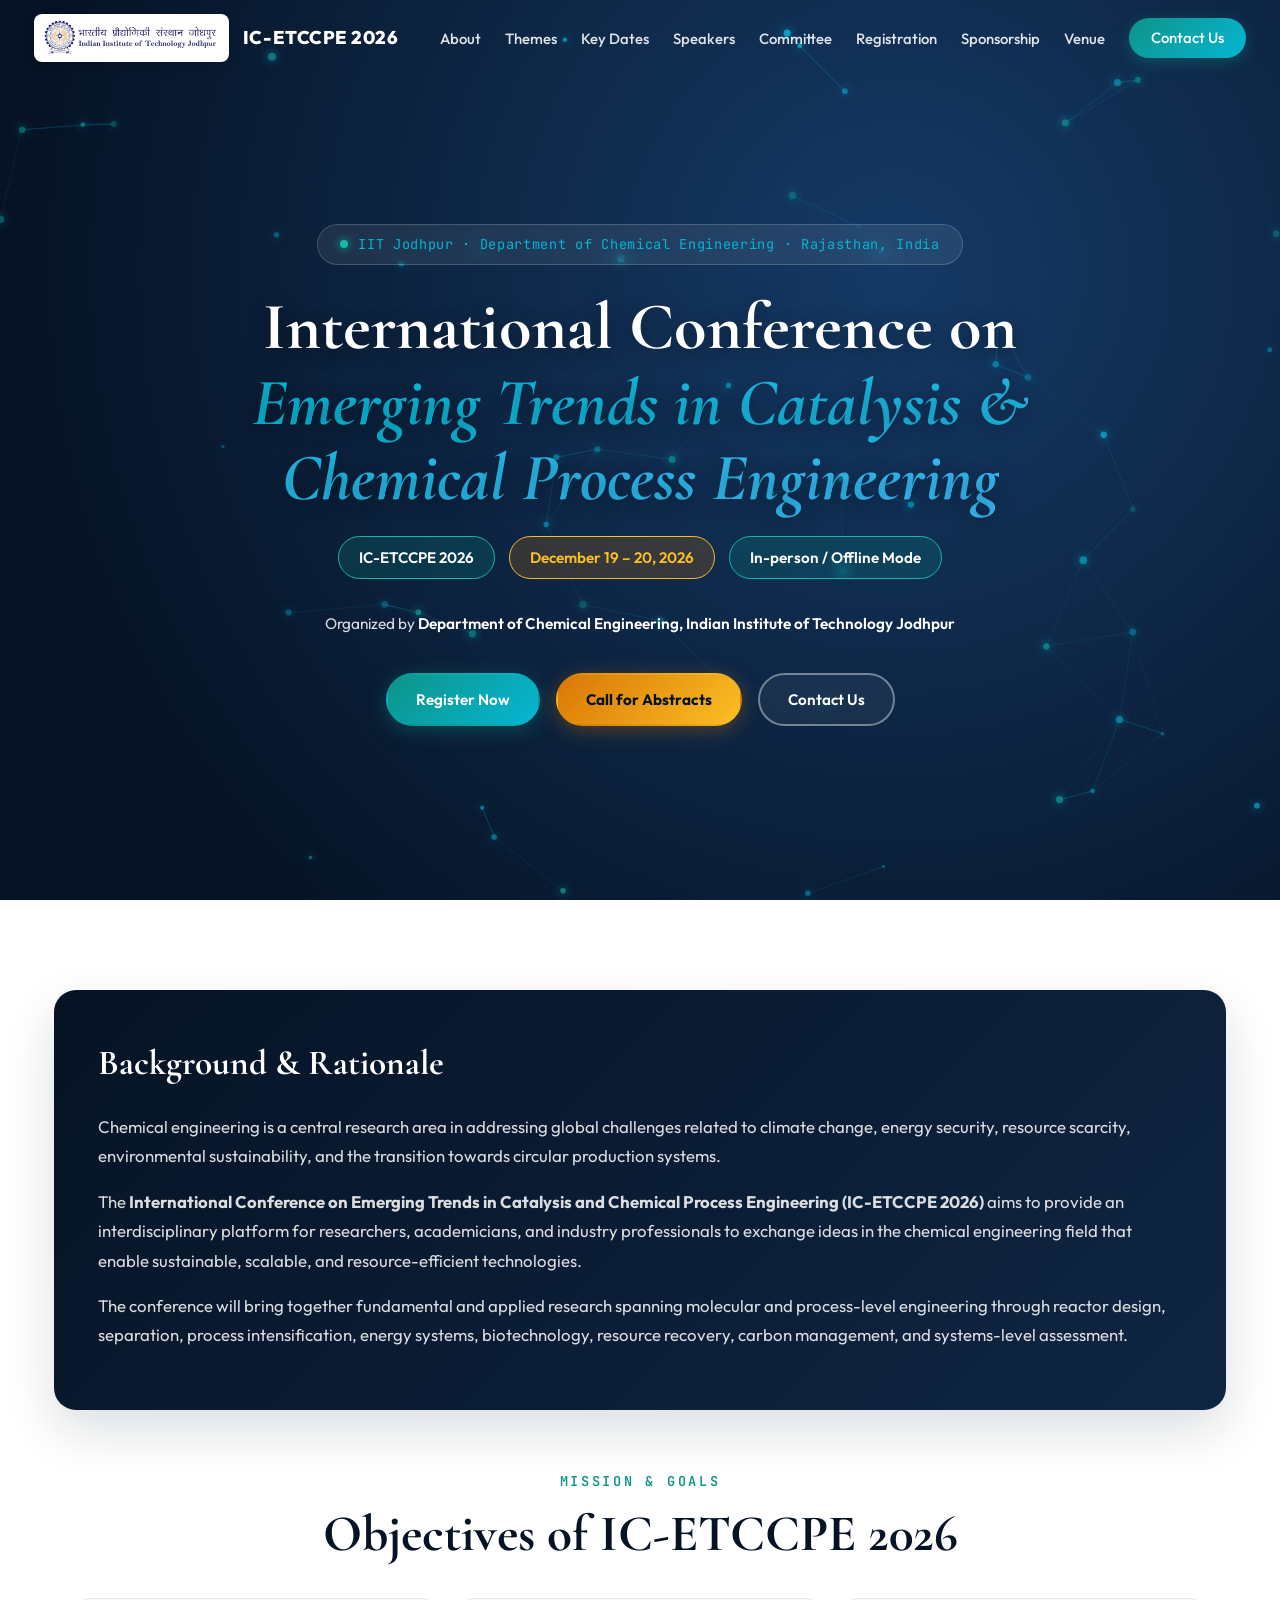
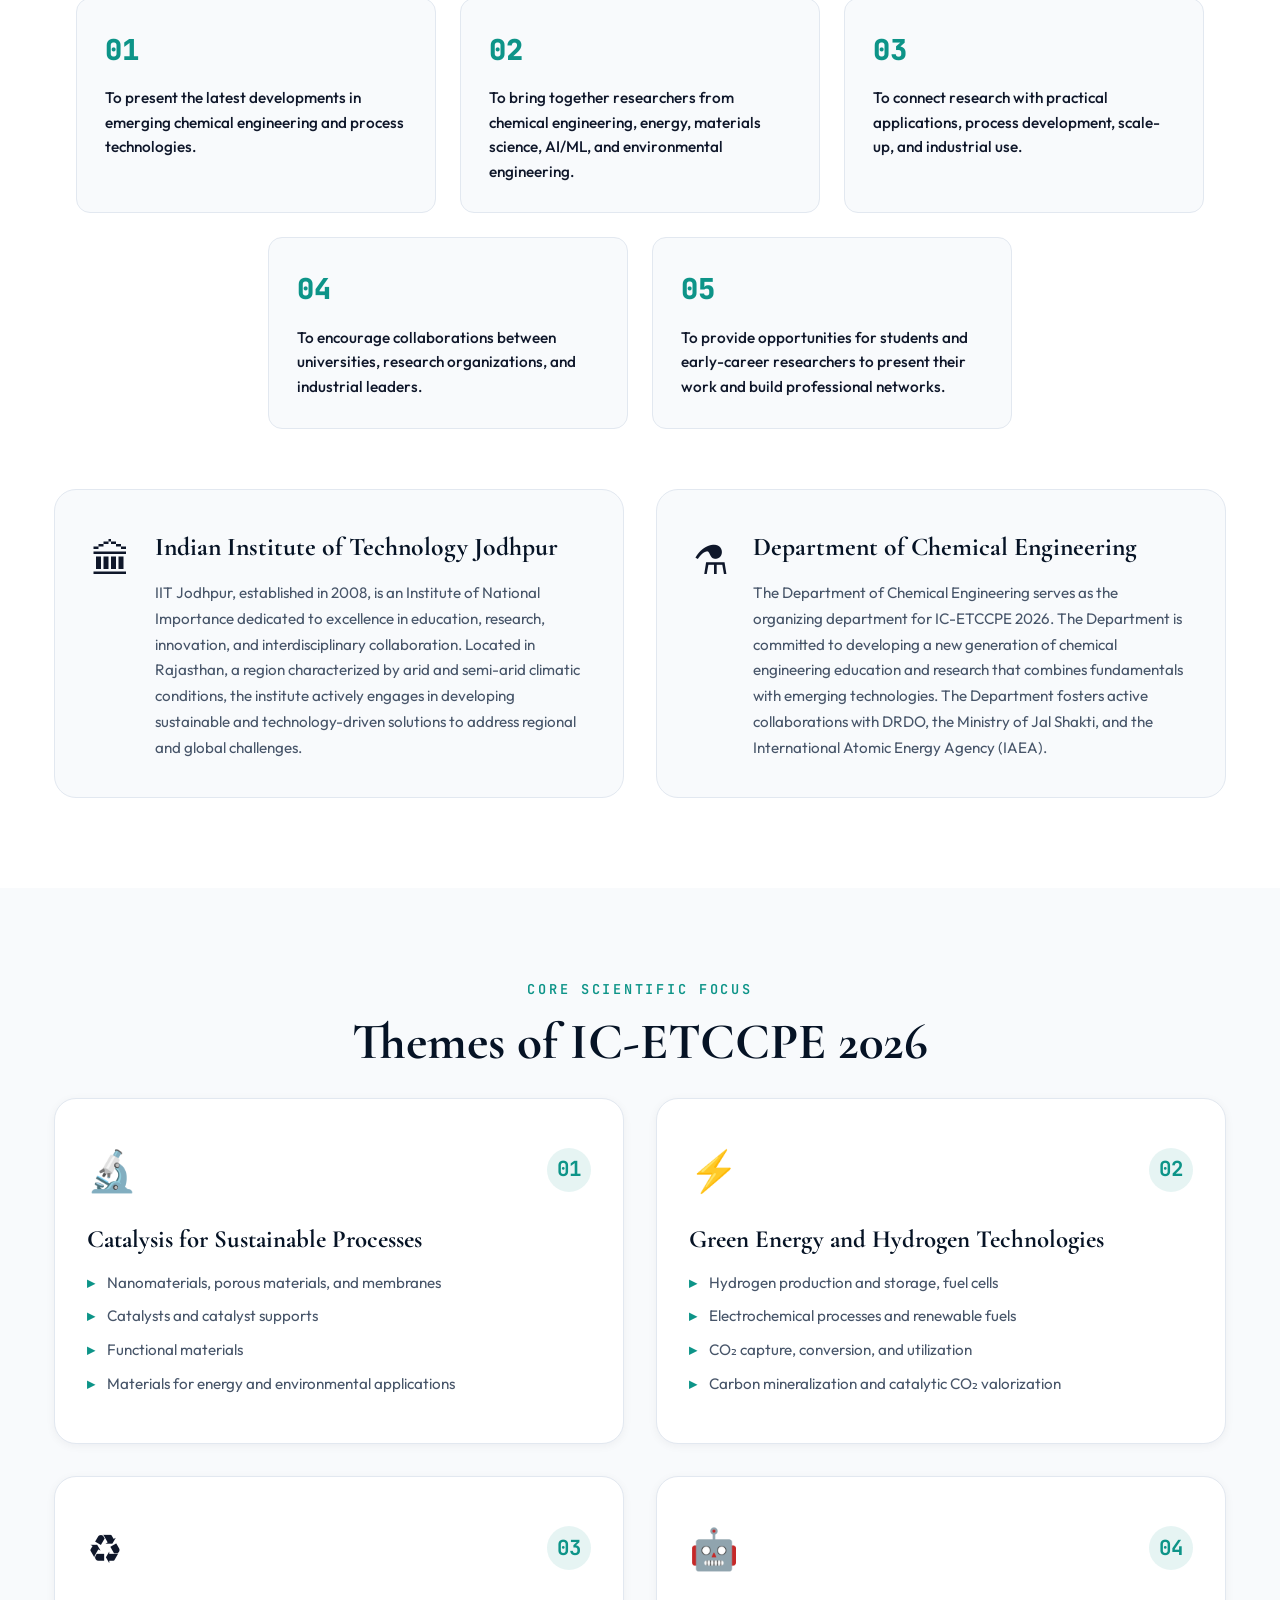
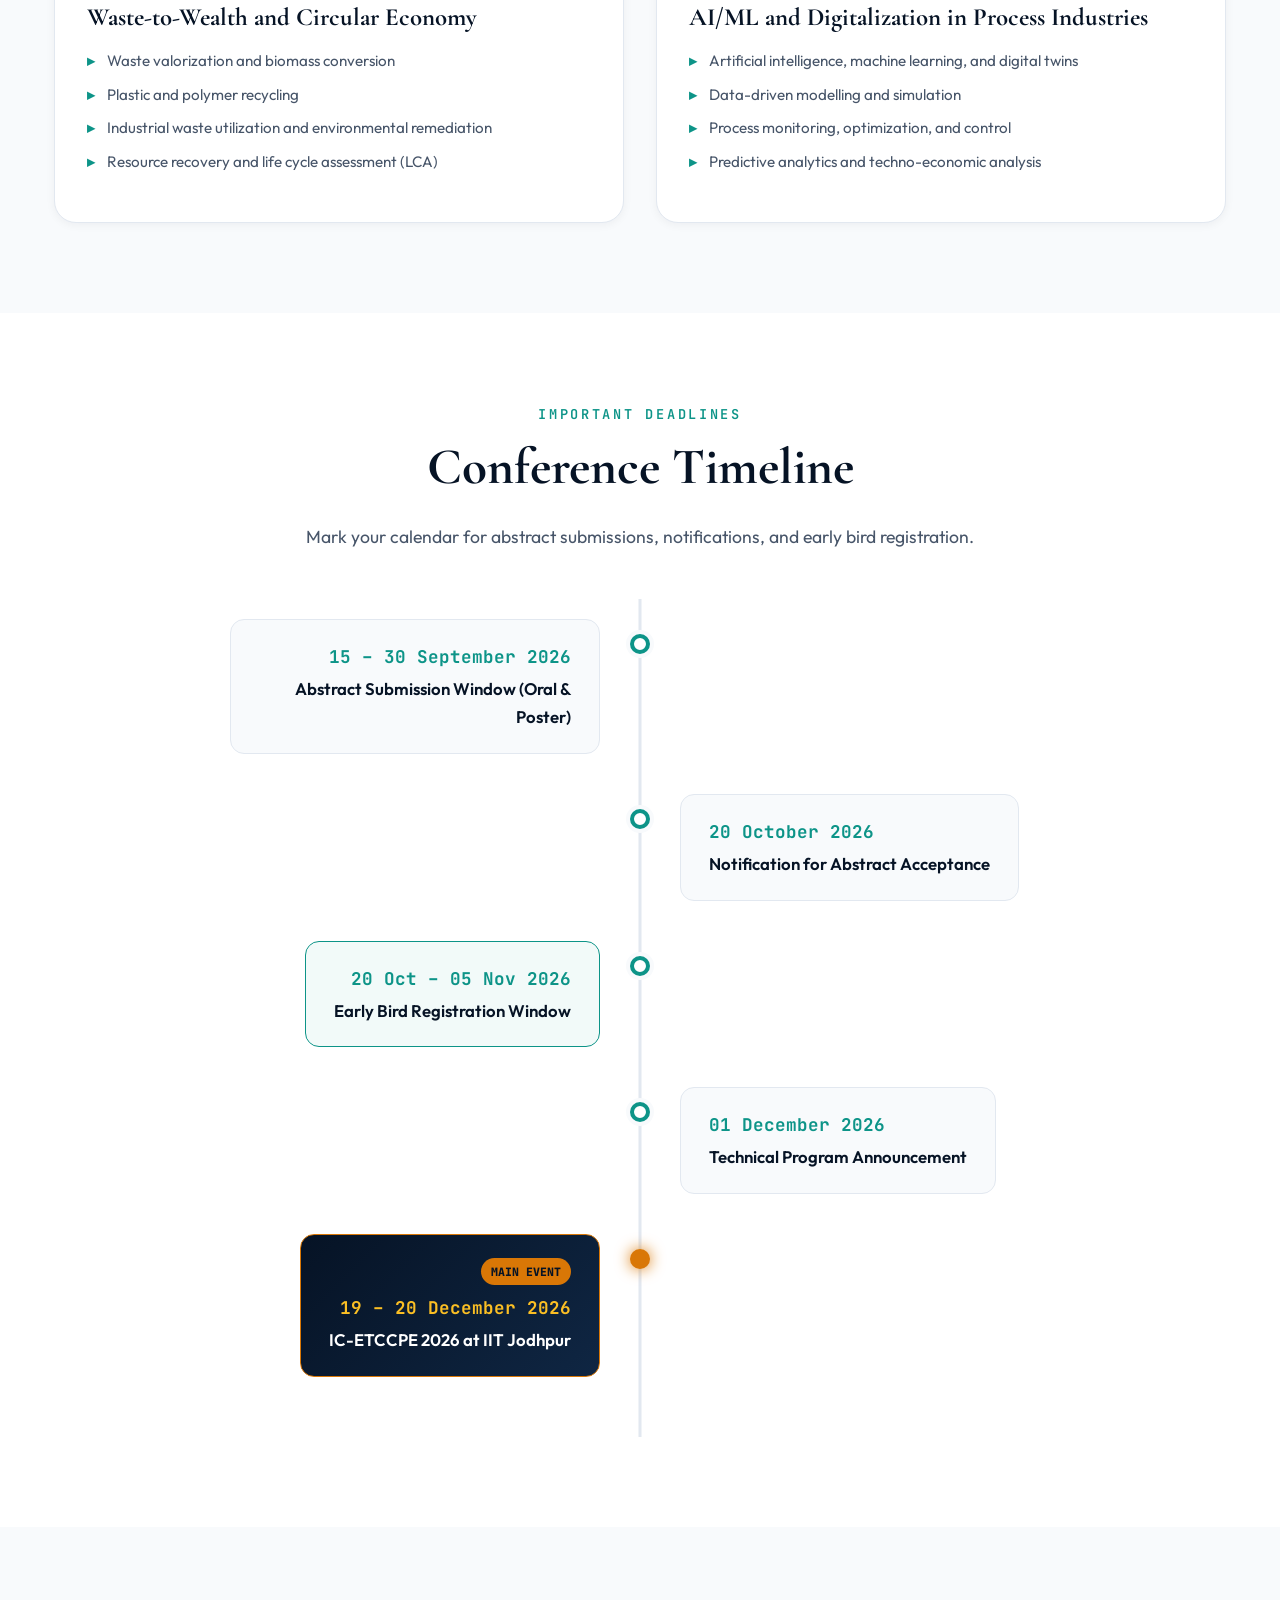
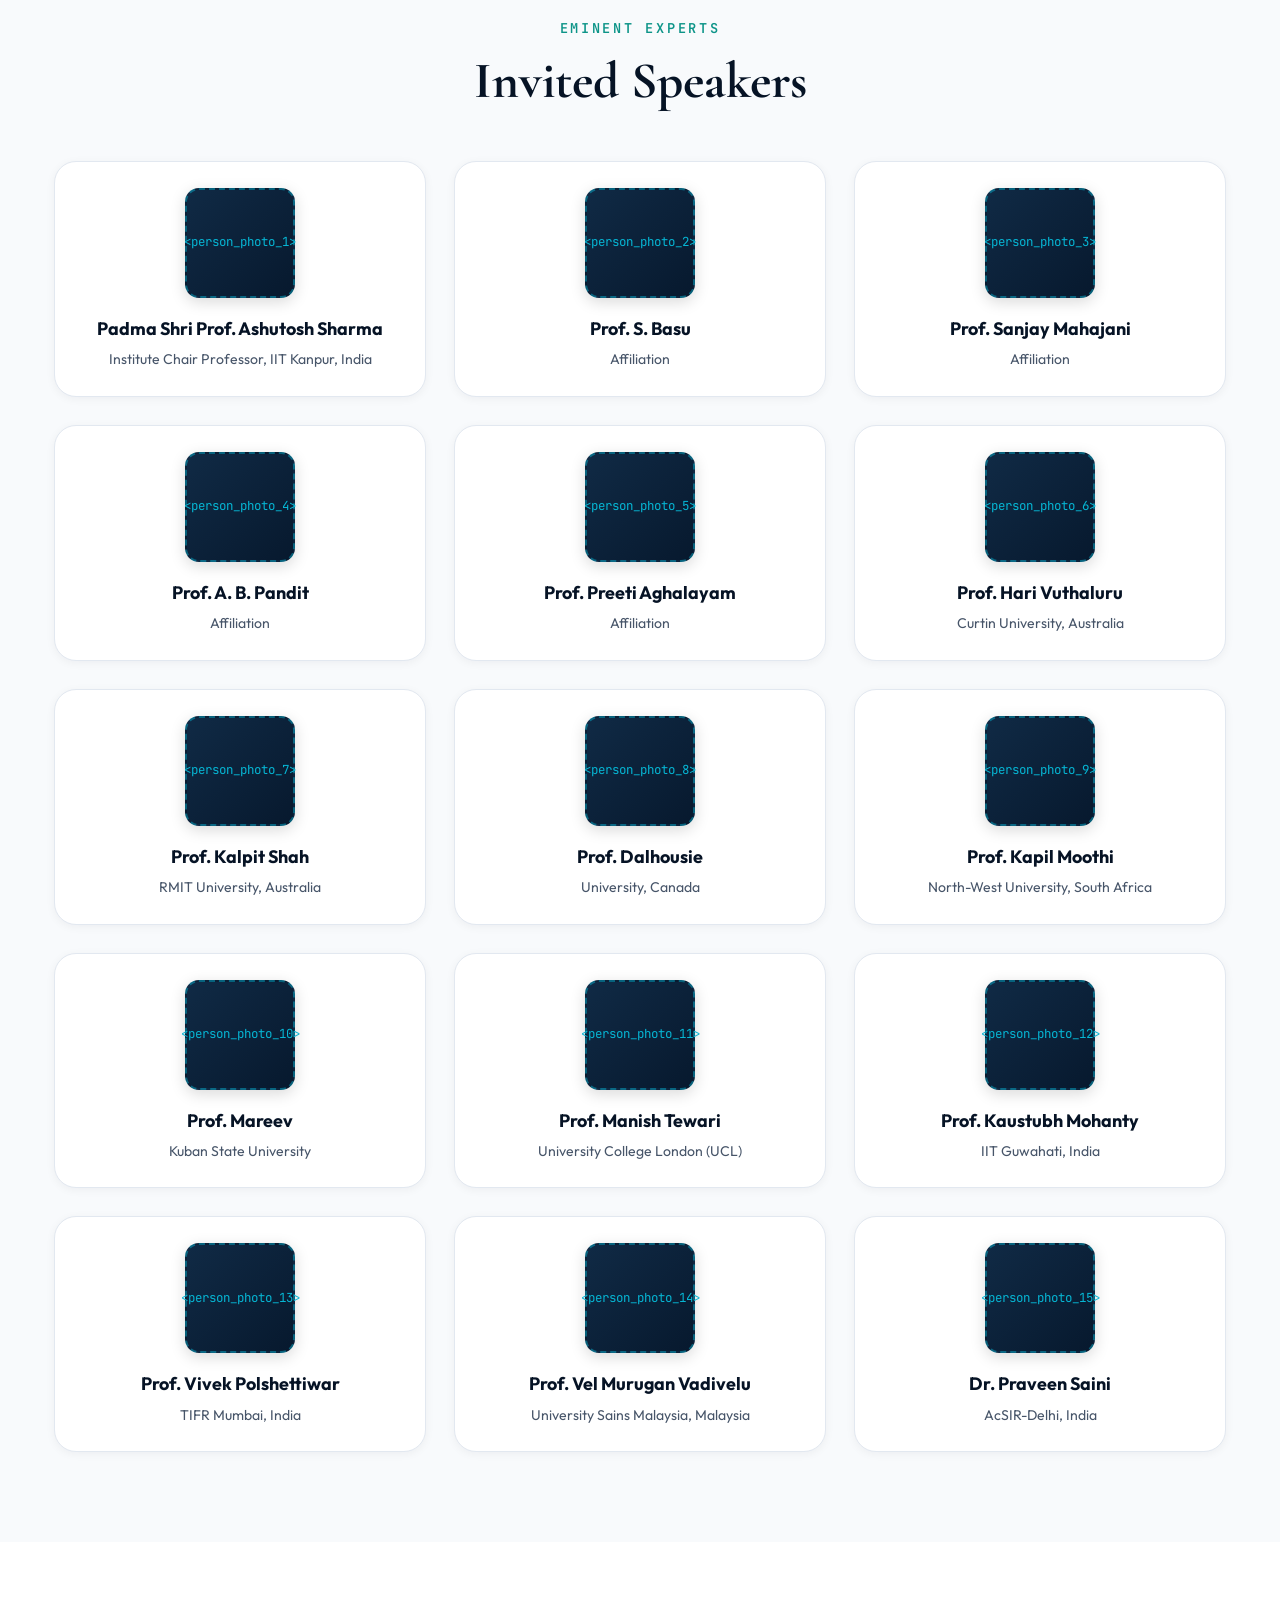
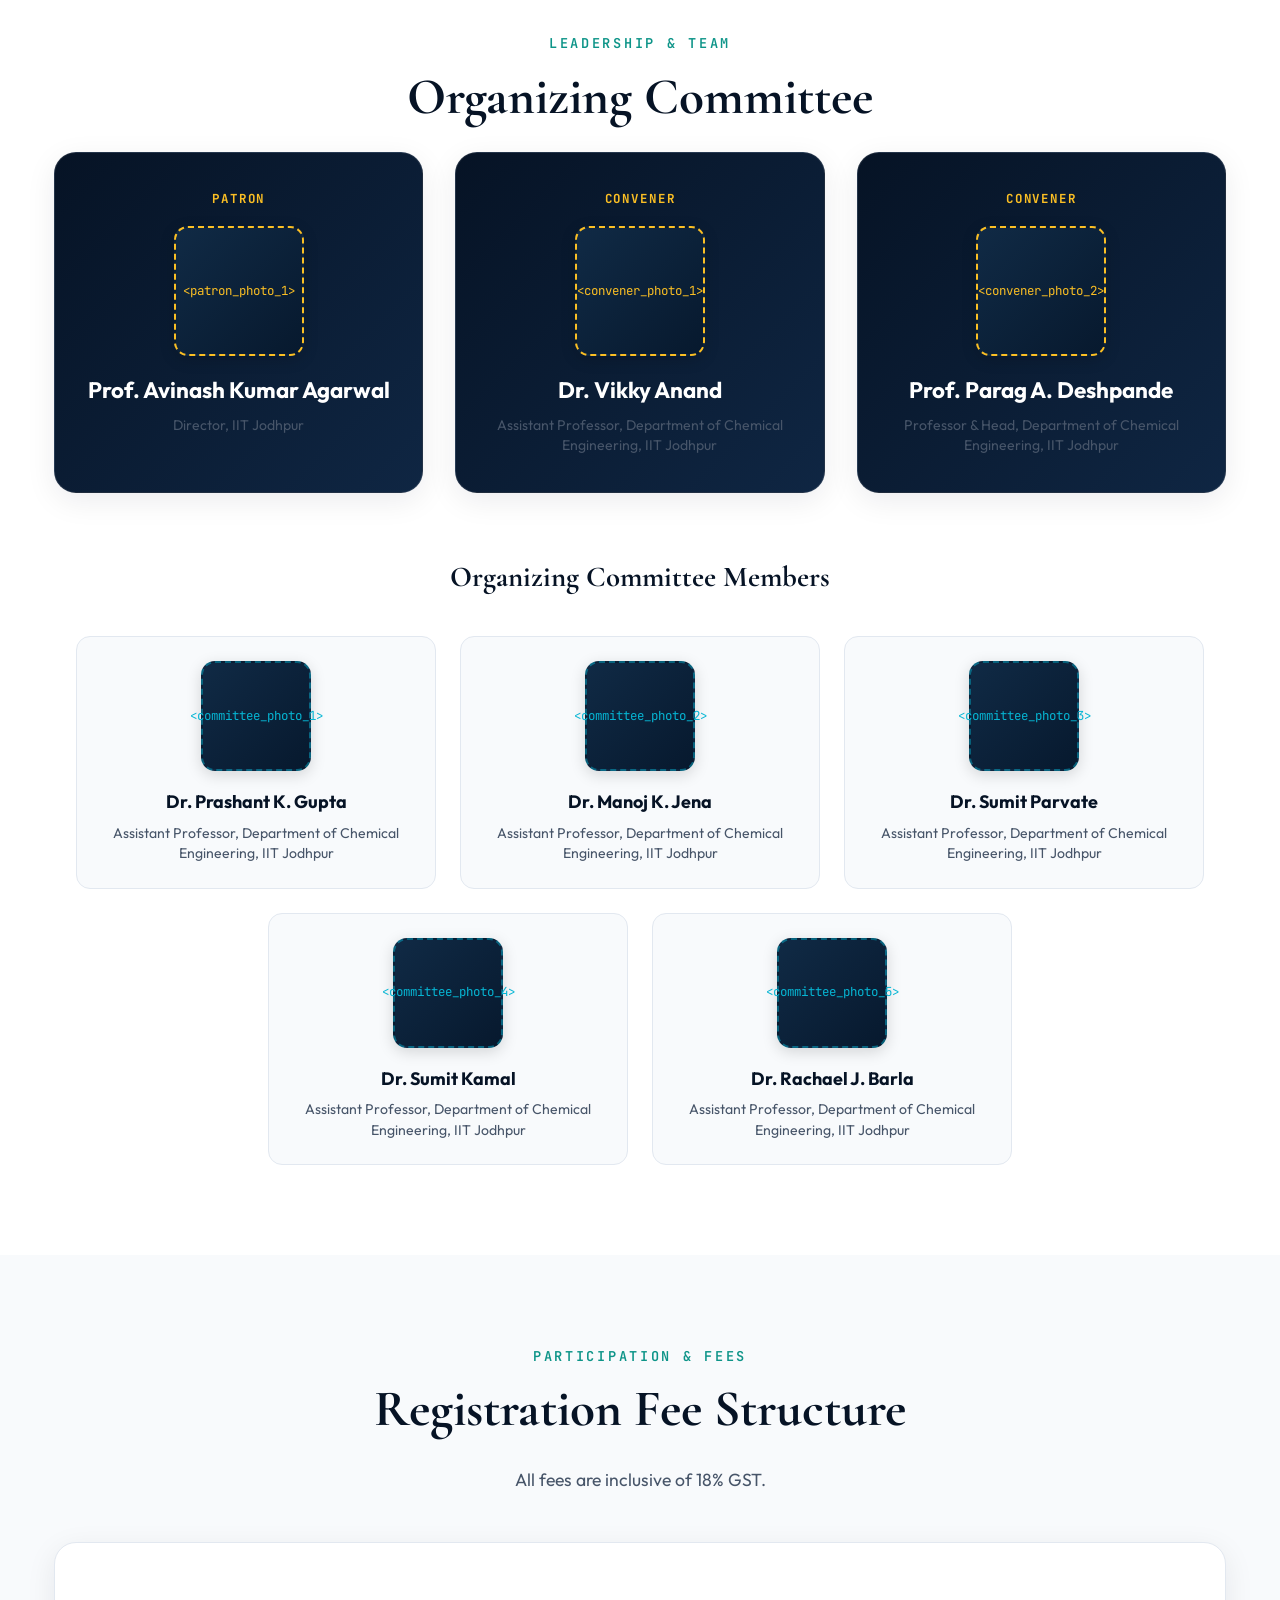
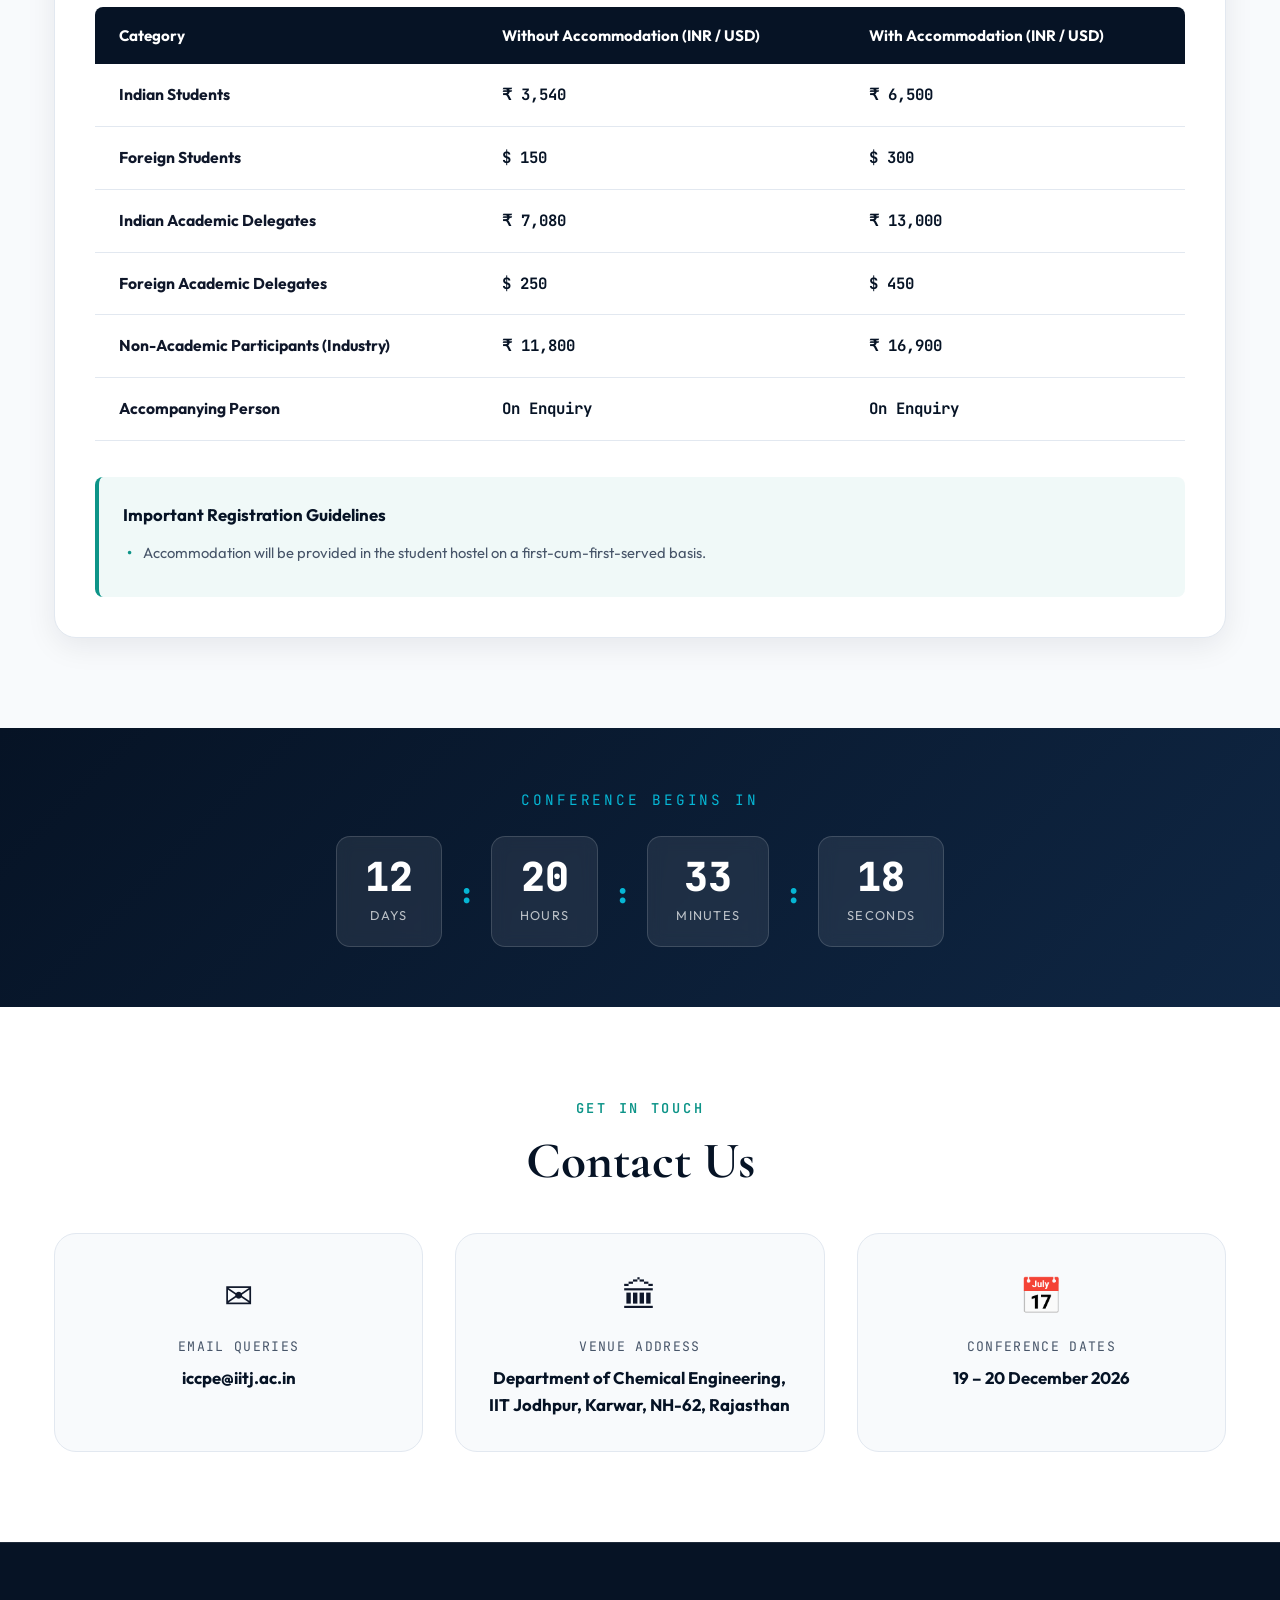
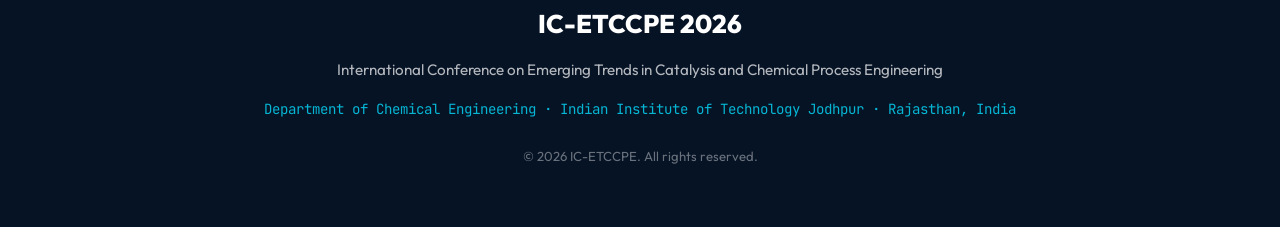
==== index_standalone.html @ 69dfcc2e "Add files via upload" ====
<!DOCTYPE html>
<html lang="en">
<head>
  <meta charset="UTF-8">
  <meta name="viewport" content="width=device-width, initial-scale=1.0">
  <meta name="description" content="International Conference on Emerging Trends in Catalysis and Chemical Process Engineering (IC-ETCCPE 2026) at IIT Jodhpur, December 19-20, 2026.">
  <title>IC-ETCCPE 2026 — International Conference on Emerging Trends in Catalysis and Chemical Process Engineering</title>
  
  <!-- Styling and Fonts -->
  <style>
/* =============================================
   IC-ETCCPE 2026 — Official Conference Styles
   Department of Chemical Engineering, IIT Jodhpur
   ============================================= */

@import url('https://fonts.googleapis.com/css2?family=Cormorant+Garamond:ital,wght@0,500;0,600;0,700;1,600&family=Outfit:wght@300;400;500;600;700&family=JetBrains+Mono:wght@400;500;600&display=swap');

:root {
  /* Color System */
  --navy-deep:   #061325;
  --navy-mid:    #0f2643;
  --navy-light:  #1a3a60;
  --teal-primary:#0d9488;
  --teal-light:  #14b8a6;
  --cyan-accent: #06b6d4;
  --amber-gold:  #d97706;
  --amber-light: #fbbf24;
  --sand-bg:     #f8fafc;
  --white:       #ffffff;
  --text-dark:   #0f172a;
  --text-muted:  #475569;
  --text-light:  #94a3b8;
  --border-light:#e2e8f0;

  /* Fonts */
  --font-serif:  'Cormorant Garamond', Georgia, serif;
  --font-sans:   'Outfit', -apple-system, BlinkMacSystemFont, sans-serif;
  --font-mono:   'JetBrains Mono', monospace;

  /* Visual Tokens */
  --radius-sm:   8px;
  --radius-md:   14px;
  --radius-lg:   22px;
  --shadow-sm:   0 2px 10px rgba(6, 19, 37, 0.05);
  --shadow-md:   0 8px 30px rgba(6, 19, 37, 0.08);
  --shadow-lg:   0 20px 50px rgba(6, 19, 37, 0.14);
  --glass-bg:    rgba(15, 38, 67, 0.88);
  --transition:  all 0.3s cubic-bezier(0.16, 1, 0.3, 1);
}

/* RESET */
*, *::before, *::after {
  box-sizing: border-box;
  margin: 0;
  padding: 0;
}

html {
  scroll-behavior: smooth;
  scroll-padding-top: 90px;
}

body {
  font-family: var(--font-sans);
  color: var(--text-dark);
  background-color: var(--sand-bg);
  line-height: 1.65;
  overflow-x: hidden;
  -webkit-font-smoothing: antialiased;
}

a {
  color: inherit;
  text-decoration: none;
}

ul {
  list-style: none;
}

img {
  max-width: 100%;
  height: auto;
  display: block;
}

/* UTILITIES & CONTAINERS */
.container {
  max-width: 1220px;
  margin: 0 auto;
  padding: 0 24px;
}

.section {
  padding: 90px 0;
}

.section-label {
  font-family: var(--font-mono);
  font-size: 0.85rem;
  letter-spacing: 0.2em;
  text-transform: uppercase;
  color: var(--teal-primary);
  font-weight: 600;
  margin-bottom: 12px;
  display: inline-block;
}

.section-label.center {
  display: block;
  text-align: center;
}

.section-heading {
  font-family: var(--font-serif);
  font-size: clamp(2.2rem, 4vw, 3.2rem);
  font-weight: 700;
  color: var(--navy-deep);
  line-height: 1.2;
  margin-bottom: 24px;
  white-space: nowrap;
}

.section-heading.center {
  text-align: center;
}

.section-desc {
  font-size: 1.1rem;
  color: var(--text-muted);
  max-width: 780px;
  margin: 0 auto 48px auto;
  text-align: center;
}

.hidden {
  display: none !important;
}

/* BUTTONS */
.btn {
  display: inline-flex;
  align-items: center;
  justify-content: center;
  gap: 8px;
  padding: 12px 28px;
  border-radius: 99px;
  font-size: 0.95rem;
  font-weight: 600;
  cursor: pointer;
  transition: var(--transition);
  text-align: center;
  border: 2px solid transparent;
  white-space: nowrap;
}

.btn-primary {
  background: linear-gradient(135deg, var(--teal-primary), var(--cyan-accent));
  color: var(--white);
  box-shadow: 0 4px 20px rgba(13, 148, 136, 0.35);
}

.btn-primary:hover {
  transform: translateY(-2px);
  box-shadow: 0 8px 25px rgba(13, 148, 136, 0.45);
}

.btn-amber {
  background: linear-gradient(135deg, var(--amber-gold), var(--amber-light));
  color: var(--navy-deep);
  font-weight: 700;
  box-shadow: 0 4px 20px rgba(217, 119, 6, 0.35);
}

.btn-amber:hover {
  transform: translateY(-2px);
  box-shadow: 0 8px 25px rgba(217, 119, 6, 0.45);
}

.btn-outline {
  border-color: rgba(255, 255, 255, 0.4);
  color: var(--white);
  background: rgba(255, 255, 255, 0.05);
  backdrop-filter: blur(8px);
}

.btn-outline:hover {
  background: rgba(255, 255, 255, 0.15);
  border-color: var(--white);
}

/* NAVIGATION */
.nav {
  position: fixed;
  top: 0;
  left: 0;
  right: 0;
  z-index: 1000;
  transition: var(--transition);
  padding: 14px 0;
}

.nav.scrolled {
  background: var(--glass-bg);
  backdrop-filter: blur(16px);
  padding: 10px 0;
  box-shadow: 0 4px 30px rgba(0, 0, 0, 0.25);
  border-bottom: 1px solid rgba(255, 255, 255, 0.12);
}

.nav-inner {
  display: flex;
  align-items: center;
  justify-content: space-between;
  max-width: 1260px;
  margin: 0 auto;
  padding: 0 24px;
}

.nav-brand {
  display: flex;
  align-items: center;
  gap: 14px;
  white-space: nowrap;
}

/* REQUIREMENT 1: RECTANGULAR CLEAN IIT JODHPUR LOGO */
.nav-iitj-logo {
  height: 48px;
  width: auto;
  object-fit: contain;
  border-radius: var(--radius-sm);
  background: var(--white);
  padding: 4px 8px;
  border: 1px solid rgba(255, 255, 255, 0.6);
  box-shadow: 0 2px 10px rgba(0, 0, 0, 0.2);
}

.nav-conf-badge {
  display: flex;
  flex-direction: column;
}

.nav-acronym {
  font-family: var(--font-sans);
  font-size: 1.15rem;
  font-weight: 800;
  color: var(--white);
  letter-spacing: 0.03em;
  line-height: 1;
}

.nav-sub-tag {
  font-family: var(--font-mono);
  font-size: 0.68rem;
  color: var(--cyan-accent);
  letter-spacing: 0.1em;
  margin-top: 3px;
}

.nav-links {
  display: flex;
  align-items: center;
  gap: 24px;
}

.nav-links a {
  font-size: 0.93rem;
  font-weight: 500;
  color: rgba(255, 255, 255, 0.88);
  transition: var(--transition);
  position: relative;
  white-space: nowrap;
}

.nav-links a:hover {
  color: var(--cyan-accent);
}

/* REQUIREMENT 8: CONTACT US BUTTON IN 1 LINE */
.nav-cta {
  background: linear-gradient(135deg, var(--teal-primary), var(--cyan-accent));
  color: var(--white) !important;
  padding: 8px 22px;
  border-radius: 99px;
  font-weight: 600;
  box-shadow: 0 4px 15px rgba(13, 148, 136, 0.35);
  white-space: nowrap !important;
  display: inline-flex;
  align-items: center;
}

.nav-cta:hover {
  transform: translateY(-2px);
  box-shadow: 0 6px 20px rgba(13, 148, 136, 0.5);
}

/* HAMBURGER */
.hamburger {
  display: none;
  flex-direction: column;
  gap: 5px;
  background: none;
  border: none;
  cursor: pointer;
  padding: 8px;
}

.hamburger span {
  width: 26px;
  height: 2px;
  background: var(--white);
  border-radius: 2px;
  transition: var(--transition);
}

/* HERO SECTION */
.hero {
  position: relative;
  min-height: 100vh;
  background: radial-gradient(circle at 70% 30%, #153a66 0%, #061325 80%);
  display: flex;
  align-items: center;
  justify-content: center;
  padding: 130px 24px 80px 24px;
  overflow: hidden;
  color: var(--white);
}

#hero-canvas {
  position: absolute;
  top: 0;
  left: 0;
  width: 100%;
  height: 100%;
  z-index: 1;
  pointer-events: none;
}

.hero-content {
  position: relative;
  z-index: 2;
  max-width: 960px;
  text-align: center;
}

.hero-eyebrow {
  display: inline-flex;
  align-items: center;
  gap: 10px;
  padding: 8px 22px;
  border-radius: 99px;
  background: rgba(255, 255, 255, 0.08);
  border: 1px solid rgba(255, 255, 255, 0.18);
  backdrop-filter: blur(10px);
  font-family: var(--font-mono);
  font-size: 0.85rem;
  color: var(--cyan-accent);
  margin-bottom: 24px;
  letter-spacing: 0.05em;
}

.hero-eyebrow-dot {
  width: 8px;
  height: 8px;
  border-radius: 50%;
  background: var(--teal-light);
  box-shadow: 0 0 10px var(--teal-light);
}

.hero-title {
  font-family: var(--font-serif);
  font-size: clamp(2.4rem, 5.2vw, 4.2rem);
  font-weight: 700;
  line-height: 1.14;
  margin-bottom: 20px;
  color: #ffffff;
  text-shadow: 0 4px 20px rgba(0, 0, 0, 0.4);
}

.hero-title em {
  font-style: italic;
  color: var(--cyan-accent);
  background: linear-gradient(135deg, #06b6d4, #38bdf8);
  -webkit-background-clip: text;
  -webkit-text-fill-color: transparent;
}

.hero-subtitle {
  font-size: clamp(1.1rem, 2vw, 1.3rem);
  color: rgba(255, 255, 255, 0.88);
  font-weight: 400;
  max-width: 800px;
  margin: 0 auto 32px auto;
  line-height: 1.5;
}

.hero-badge-wrap {
  display: flex;
  align-items: center;
  justify-content: center;
  gap: 14px;
  margin-bottom: 32px;
  flex-wrap: wrap;
}

.hero-pill {
  background: rgba(13, 148, 136, 0.2);
  border: 1px solid var(--teal-light);
  color: var(--white);
  padding: 8px 20px;
  border-radius: 99px;
  font-weight: 600;
  font-size: 0.95rem;
  backdrop-filter: blur(6px);
  white-space: nowrap;
}

.hero-pill.dates {
  background: rgba(217, 119, 6, 0.2);
  border-color: var(--amber-light);
  color: var(--amber-light);
}

.hero-organiser {
  margin-bottom: 36px;
  font-size: 0.96rem;
  color: rgba(255, 255, 255, 0.85);
}

.hero-organiser strong {
  color: var(--white);
  font-weight: 600;
}

.hero-actions {
  display: flex;
  align-items: center;
  justify-content: center;
  gap: 16px;
  flex-wrap: wrap;
}

/* ABOUT SECTION */
.about {
  background: var(--white);
}

.about-card-hero {
  background: linear-gradient(135deg, var(--navy-deep), var(--navy-mid));
  color: var(--white);
  border-radius: var(--radius-lg);
  padding: 44px;
  box-shadow: var(--shadow-lg);
  margin-bottom: 60px;
  position: relative;
  overflow: hidden;
}

.about-card-hero h3 {
  font-family: var(--font-serif);
  font-size: 2.2rem;
  color: var(--white);
  margin-bottom: 20px;
}

.about-card-hero p {
  color: rgba(255, 255, 255, 0.85);
  font-size: 1.05rem;
  line-height: 1.75;
  margin-bottom: 16px;
}

/* REQUIREMENT 2: OBJECTIVES GRID (3 in Row 1, 2 Centered in Row 2) */
.objectives-grid {
  display: flex;
  flex-wrap: wrap;
  justify-content: center;
  gap: 24px;
  margin-top: 32px;
}

.obj-card {
  flex: 1 1 calc(33.333% - 24px);
  min-width: 290px;
  max-width: 360px;
  background: var(--sand-bg);
  border: 1px solid var(--border-light);
  border-radius: var(--radius-md);
  padding: 28px;
  transition: var(--transition);
}

.obj-card:hover {
  transform: translateY(-5px);
  box-shadow: var(--shadow-md);
  border-color: var(--teal-light);
}

.obj-num {
  font-family: var(--font-mono);
  font-size: 1.8rem;
  font-weight: 800;
  color: var(--teal-primary);
  margin-bottom: 12px;
}

.obj-card p {
  color: var(--text-dark);
  font-size: 0.96rem;
  font-weight: 500;
  line-height: 1.6;
}

/* INSTITUTION CARDS */
.inst-grid {
  display: grid;
  grid-template-columns: repeat(auto-fit, minmax(480px, 1fr));
  gap: 32px;
  margin-top: 60px;
}

.inst-card {
  background: var(--sand-bg);
  border: 1px solid var(--border-light);
  border-radius: var(--radius-lg);
  padding: 36px;
  display: flex;
  gap: 24px;
  transition: var(--transition);
}

.inst-card:hover {
  box-shadow: var(--shadow-md);
  border-color: rgba(13, 148, 136, 0.4);
}

.inst-icon {
  font-size: 2.5rem;
  flex-shrink: 0;
}

.inst-card h3 {
  font-family: var(--font-serif);
  font-size: 1.6rem;
  color: var(--navy-deep);
  margin-bottom: 12px;
}

.inst-card p {
  color: var(--text-muted);
  font-size: 0.95rem;
  line-height: 1.7;
}

/* REQUIREMENT 3: THEMES GRID (Pairs of 2, 2x2 Grid) */
.themes {
  background: var(--sand-bg);
}

.themes-grid {
  display: grid;
  grid-template-columns: repeat(2, 1fr);
  gap: 32px;
}

.theme-card {
  background: var(--white);
  border-radius: var(--radius-lg);
  padding: 38px 32px;
  box-shadow: var(--shadow-sm);
  border: 1px solid var(--border-light);
  transition: var(--transition);
  display: flex;
  flex-direction: column;
}

.theme-card:hover {
  transform: translateY(-6px);
  box-shadow: var(--shadow-lg);
  border-color: var(--teal-primary);
}

.theme-top {
  display: flex;
  align-items: center;
  justify-content: space-between;
  margin-bottom: 20px;
}

.theme-icon {
  font-size: 2.5rem;
}

.theme-num {
  font-family: var(--font-mono);
  font-size: 1.3rem;
  font-weight: 700;
  color: var(--teal-primary);
  background: rgba(13, 148, 136, 0.1);
  width: 44px;
  height: 44px;
  border-radius: 50%;
  display: flex;
  align-items: center;
  justify-content: center;
}

.theme-card h3 {
  font-family: var(--font-serif);
  font-size: 1.55rem;
  color: var(--navy-deep);
  margin-bottom: 16px;
  line-height: 1.3;
}

.theme-card ul {
  margin-top: auto;
}

.theme-card li {
  position: relative;
  padding-left: 20px;
  margin-bottom: 10px;
  font-size: 0.95rem;
  color: var(--text-muted);
  line-height: 1.55;
}

.theme-card li::before {
  content: '▸';
  position: absolute;
  left: 0;
  color: var(--teal-primary);
  font-weight: bold;
}

/* DATES & TIMELINE */
.dates {
  background: var(--white);
}

.timeline {
  position: relative;
  max-width: 900px;
  margin: 40px auto 0 auto;
  padding: 20px 0;
}

.timeline::before {
  content: '';
  position: absolute;
  top: 0;
  bottom: 0;
  left: 50%;
  width: 3px;
  background: var(--border-light);
  transform: translateX(-50%);
}

.tl-item {
  position: relative;
  width: 50%;
  padding: 0 40px;
  margin-bottom: 40px;
}

.tl-item:nth-child(odd) {
  left: 0;
  text-align: right;
}

.tl-item:nth-child(even) {
  left: 50%;
  text-align: left;
}

.tl-dot {
  position: absolute;
  top: 15px;
  width: 20px;
  height: 20px;
  border-radius: 50%;
  background: var(--white);
  border: 4px solid var(--teal-primary);
  box-shadow: 0 0 0 4px var(--sand-bg);
  z-index: 2;
}

.tl-item:nth-child(odd) .tl-dot {
  right: -10px;
}

.tl-item:nth-child(even) .tl-dot {
  left: -10px;
}

.tl-dot.conference {
  border-color: var(--amber-gold);
  background: var(--amber-gold);
  box-shadow: 0 0 15px var(--amber-gold);
}

.tl-card {
  background: var(--sand-bg);
  border: 1px solid var(--border-light);
  border-radius: var(--radius-md);
  padding: 22px 28px;
  display: inline-block;
  max-width: 100%;
  transition: var(--transition);
}

.tl-card:hover {
  transform: scale(1.03);
  box-shadow: var(--shadow-md);
}

.tl-card.highlight {
  border-color: var(--teal-primary);
  background: rgba(13, 148, 136, 0.05);
}

.tl-card.conf-card {
  border-color: var(--amber-gold);
  background: linear-gradient(135deg, var(--navy-deep), var(--navy-mid));
  color: var(--white);
}

.tl-badge {
  display: inline-block;
  font-family: var(--font-mono);
  font-size: 0.72rem;
  text-transform: uppercase;
  padding: 4px 10px;
  border-radius: 99px;
  background: var(--teal-primary);
  color: var(--white);
  margin-bottom: 8px;
  font-weight: 600;
}

.tl-badge.conf-badge {
  background: var(--amber-gold);
  color: var(--navy-deep);
  font-weight: 800;
}

.tl-date {
  font-family: var(--font-mono);
  font-weight: 700;
  font-size: 1.1rem;
  color: var(--teal-primary);
  margin-bottom: 4px;
}

.conf-card .tl-date {
  color: var(--amber-light);
}

.tl-event {
  font-size: 1.05rem;
  font-weight: 600;
  color: var(--navy-deep);
}

.conf-card .tl-event {
  color: var(--white);
}

/* REQUIREMENT 4: STYLIZED PHOTO PLACEHOLDERS & REQUIREMENT 6: SINGLE LINE NAMES */
.photo-placeholder {
  width: 110px;
  height: 110px;
  border-radius: var(--radius-md);
  background: linear-gradient(135deg, #102a45, #07192e);
  border: 2px dashed rgba(6, 182, 212, 0.45);
  color: var(--cyan-accent);
  font-family: var(--font-mono);
  font-size: 0.78rem;
  display: flex;
  align-items: center;
  justify-content: center;
  margin: 0 auto 16px auto;
  text-align: center;
  padding: 6px;
  box-shadow: 0 4px 15px rgba(0, 0, 0, 0.15);
  transition: var(--transition);
}

.photo-placeholder.leader {
  width: 130px;
  height: 130px;
  border-color: var(--amber-light);
  color: var(--amber-light);
}

.speaker-card:hover .photo-placeholder, .comm-card:hover .photo-placeholder {
  border-color: var(--cyan-accent);
  transform: scale(1.05);
}

/* REQUIREMENT 5 & 6: SPEAKERS GRID & SINGLE LINE NAMES */
.speakers {
  background: var(--sand-bg);
}

.speakers-grid {
  display: grid;
  grid-template-columns: repeat(auto-fill, minmax(320px, 1fr));
  gap: 28px;
  margin-top: 48px;
}

.speaker-card {
  background: var(--white);
  border-radius: var(--radius-lg);
  overflow: hidden;
  box-shadow: var(--shadow-sm);
  border: 1px solid var(--border-light);
  transition: var(--transition);
  text-align: center;
  padding: 26px 20px;
}

.speaker-card:hover {
  transform: translateY(-6px);
  box-shadow: var(--shadow-lg);
  border-color: var(--teal-light);
}

/* REQUIREMENT 6: NAMES IN SINGLE LINE STRICTLY */
.speaker-name, .leader-name, .comm-name {
  font-family: var(--font-sans);
  font-size: 1.12rem;
  font-weight: 700;
  color: var(--navy-deep);
  margin-bottom: 6px;
  white-space: nowrap;
  overflow: hidden;
  text-overflow: ellipsis;
}

.leader-name {
  color: var(--white);
  font-size: 1.4rem;
}

.speaker-role, .leader-role, .comm-role {
  font-size: 0.88rem;
  color: var(--text-muted);
  line-height: 1.45;
}

.speaker-tag {
  display: inline-block;
  margin-top: 12px;
  font-family: var(--font-mono);
  font-size: 0.72rem;
  color: var(--teal-primary);
  background: rgba(13, 148, 136, 0.08);
  padding: 4px 12px;
  border-radius: 99px;
  font-weight: 600;
  white-space: nowrap;
}

/* COMMITTEE SECTION */
.committee {
  background: var(--white);
}

.committee-leadership {
  display: flex;
  justify-content: center;
  gap: 32px;
  flex-wrap: wrap;
  margin-bottom: 60px;
}

.leader-card {
  background: linear-gradient(135deg, var(--navy-deep), var(--navy-mid));
  color: var(--white);
  border-radius: var(--radius-lg);
  padding: 36px 28px;
  text-align: center;
  flex: 1 1 340px;
  max-width: 380px;
  box-shadow: var(--shadow-md);
  border: 1px solid rgba(255, 255, 255, 0.1);
  transition: var(--transition);
}

.leader-card:hover {
  transform: translateY(-6px);
  box-shadow: var(--shadow-lg);
}

.leader-badge {
  font-family: var(--font-mono);
  font-size: 0.78rem;
  text-transform: uppercase;
  color: var(--amber-light);
  letter-spacing: 0.15em;
  margin-bottom: 16px;
  font-weight: 700;
}

.comm-members-title {
  font-family: var(--font-serif);
  font-size: 1.8rem;
  color: var(--navy-deep);
  text-align: center;
  margin-bottom: 36px;
}

/* REQUIREMENT 7: ORGANIZING COMMITTEE (3 top, 2 centered bottom) */
.comm-grid {
  display: flex;
  flex-wrap: wrap;
  justify-content: center;
  gap: 24px;
}

.comm-card {
  flex: 1 1 calc(33.333% - 24px);
  min-width: 280px;
  max-width: 360px;
  background: var(--sand-bg);
  border-radius: var(--radius-md);
  padding: 24px 20px;
  text-align: center;
  border: 1px solid var(--border-light);
  transition: var(--transition);
}

.comm-card:hover {
  transform: translateY(-4px);
  box-shadow: var(--shadow-sm);
  border-color: var(--teal-primary);
}

/* REGISTRATION SECTION */
.registration {
  background: var(--sand-bg);
}

.reg-card-main {
  background: var(--white);
  border-radius: var(--radius-lg);
  padding: 40px;
  box-shadow: var(--shadow-md);
  border: 1px solid var(--border-light);
}

.reg-table-wrap {
  overflow-x: auto;
  margin-top: 24px;
}

.reg-table {
  width: 100%;
  border-collapse: collapse;
  text-align: left;
}

.reg-table th {
  background: var(--navy-deep);
  color: var(--white);
  font-family: var(--font-sans);
  font-size: 0.95rem;
  font-weight: 700;
  padding: 16px 24px;
  white-space: nowrap;
}

.reg-table th:first-child {
  border-top-left-radius: var(--radius-sm);
}

.reg-table th:last-child {
  border-top-right-radius: var(--radius-sm);
}

.reg-table td {
  padding: 18px 24px;
  border-bottom: 1px solid var(--border-light);
  font-size: 0.98rem;
  color: var(--text-dark);
  white-space: nowrap;
}

.reg-table tr:hover td {
  background: rgba(13, 148, 136, 0.04);
}

.reg-table .price-val {
  font-family: var(--font-mono);
  font-weight: 700;
  color: var(--navy-deep);
}

.reg-notes {
  margin-top: 36px;
  background: rgba(13, 148, 136, 0.06);
  border-left: 4px solid var(--teal-primary);
  border-radius: var(--radius-sm);
  padding: 24px;
}

.reg-notes h4 {
  font-size: 1.05rem;
  color: var(--navy-deep);
  margin-bottom: 12px;
}

.reg-notes ul li {
  position: relative;
  padding-left: 20px;
  margin-bottom: 8px;
  font-size: 0.92rem;
  color: var(--text-muted);
}

.reg-notes ul li::before {
  content: '•';
  position: absolute;
  left: 4px;
  color: var(--teal-primary);
  font-weight: bold;
}

/* SPONSORSHIP SECTION */
.sponsorship {
  background: var(--white);
}

.sponsor-grid {
  display: grid;
  grid-template-columns: repeat(auto-fit, minmax(260px, 1fr));
  gap: 28px;
  margin-top: 48px;
}

.sponsor-card {
  background: var(--sand-bg);
  border-radius: var(--radius-lg);
  padding: 36px 28px;
  border: 1px solid var(--border-light);
  transition: var(--transition);
  display: flex;
  flex-direction: column;
}

.sponsor-card:hover {
  transform: translateY(-8px);
  box-shadow: var(--shadow-lg);
}

.sponsor-card.platinum {
  border-top: 6px solid #94a3b8;
}

.sponsor-card.gold {
  border-top: 6px solid #f59e0b;
}

.sponsor-card.silver {
  border-top: 6px solid #64748b;
}

.sponsor-card.supporting {
  border-top: 6px solid var(--teal-primary);
}

.sponsor-tier-label {
  font-family: var(--font-mono);
  font-size: 0.85rem;
  text-transform: uppercase;
  font-weight: 700;
  letter-spacing: 0.1em;
  color: var(--navy-deep);
  margin-bottom: 8px;
}

.sponsor-amount {
  font-family: var(--font-mono);
  font-size: 1.8rem;
  font-weight: 800;
  color: var(--teal-primary);
  margin-bottom: 24px;
}

.sponsor-card ul li {
  position: relative;
  padding-left: 20px;
  margin-bottom: 12px;
  font-size: 0.92rem;
  color: var(--text-muted);
}

.sponsor-card ul li::before {
  content: '✓';
  position: absolute;
  left: 0;
  color: var(--teal-primary);
  font-weight: bold;
}

/* VENUE SECTION */
.venue {
  background: var(--sand-bg);
}

.venue-grid {
  display: grid;
  grid-template-columns: 1fr 1fr;
  gap: 40px;
}

.venue-info {
  background: var(--white);
  border-radius: var(--radius-lg);
  padding: 40px;
  box-shadow: var(--shadow-sm);
  border: 1px solid var(--border-light);
}

.transport-pills {
  display: flex;
  gap: 12px;
  flex-wrap: wrap;
  margin: 24px 0;
}

.pill {
  background: rgba(13, 148, 136, 0.1);
  color: var(--teal-primary);
  padding: 8px 16px;
  border-radius: 99px;
  font-size: 0.88rem;
  font-weight: 600;
  white-space: nowrap;
}

.hotel-list {
  display: flex;
  flex-wrap: wrap;
  gap: 10px;
  margin-top: 14px;
}

.hotel {
  background: var(--sand-bg);
  border: 1px solid var(--border-light);
  padding: 6px 14px;
  border-radius: 6px;
  font-size: 0.86rem;
  color: var(--text-dark);
}

.places-grid {
  display: grid;
  grid-template-columns: 1fr;
  gap: 18px;
}

.place-item {
  background: var(--white);
  border-radius: var(--radius-md);
  padding: 20px;
  display: flex;
  gap: 16px;
  border: 1px solid var(--border-light);
}

.place-icon {
  font-size: 1.8rem;
  flex-shrink: 0;
}

.place-item strong {
  color: var(--navy-deep);
  font-size: 1.05rem;
  display: block;
  margin-bottom: 4px;
}

.place-item p {
  font-size: 0.88rem;
  color: var(--text-muted);
  line-height: 1.5;
}

/* COUNTDOWN SECTION */
.countdown-section {
  background: linear-gradient(135deg, var(--navy-deep), var(--navy-mid));
  color: var(--white);
  padding: 60px 24px;
  text-align: center;
}

.countdown-label {
  font-family: var(--font-mono);
  font-size: 0.9rem;
  text-transform: uppercase;
  letter-spacing: 0.2em;
  color: var(--cyan-accent);
  margin-bottom: 24px;
}

.countdown-grid {
  display: flex;
  align-items: center;
  justify-content: center;
  gap: 20px;
}

.countdown-unit {
  background: rgba(255, 255, 255, 0.08);
  border: 1px solid rgba(255, 255, 255, 0.15);
  backdrop-filter: blur(8px);
  padding: 20px 28px;
  border-radius: var(--radius-md);
  min-width: 100px;
}

.countdown-num {
  font-family: var(--font-mono);
  font-size: 2.5rem;
  font-weight: 800;
  color: var(--white);
  line-height: 1;
}

.countdown-unit-label {
  font-size: 0.8rem;
  color: rgba(255, 255, 255, 0.7);
  text-transform: uppercase;
  margin-top: 8px;
  letter-spacing: 0.1em;
}

.countdown-sep {
  font-size: 2rem;
  font-weight: 700;
  color: var(--cyan-accent);
}

/* REQUIREMENT 8: CONTACT SECTION */
.contact {
  background: var(--white);
}

.contact-grid {
  display: grid;
  grid-template-columns: repeat(auto-fit, minmax(280px, 1fr));
  gap: 32px;
  margin-top: 40px;
}

.contact-block {
  background: var(--sand-bg);
  border-radius: var(--radius-lg);
  padding: 32px;
  text-align: center;
  border: 1px solid var(--border-light);
}

.contact-icon {
  font-size: 2.2rem;
  margin-bottom: 12px;
}

.contact-label {
  font-family: var(--font-mono);
  font-size: 0.82rem;
  text-transform: uppercase;
  color: var(--text-muted);
  letter-spacing: 0.1em;
  margin-bottom: 6px;
}

.contact-value {
  font-size: 1.05rem;
  font-weight: 700;
  color: var(--navy-deep);
  white-space: nowrap;
}

/* FOOTER */
.footer {
  background: var(--navy-deep);
  color: var(--white);
  padding: 60px 24px;
  text-align: center;
  border-top: 1px solid rgba(255, 255, 255, 0.1);
}

.footer-brand {
  font-size: 1.6rem;
  font-weight: 800;
  color: var(--white);
  margin-bottom: 12px;
}

.footer-tagline {
  color: rgba(255, 255, 255, 0.7);
  font-size: 0.95rem;
  margin-bottom: 16px;
}

.footer-meta {
  color: var(--cyan-accent);
  font-size: 0.88rem;
  font-family: var(--font-mono);
  margin-bottom: 24px;
}

.footer-copy {
  color: rgba(255, 255, 255, 0.4);
  font-size: 0.82rem;
}

/* SCROLL REVEAL ANIMATIONS */
.reveal {
  opacity: 0;
  transform: translateY(30px);
  transition: opacity 0.8s ease, transform 0.8s ease;
}

.reveal.visible {
  opacity: 1;
  transform: translateY(0);
}

/* RESPONSIVE MEDIA QUERIES */
@media (max-width: 992px) {
  .inst-grid, .venue-grid, .themes-grid {
    grid-template-columns: 1fr;
  }

  .timeline::before {
    left: 20px;
  }

  .tl-item {
    width: 100%;
    padding-left: 60px;
    padding-right: 0;
    text-align: left !important;
  }

  .tl-item:nth-child(even) {
    left: 0;
  }

  .tl-item:nth-child(odd) .tl-dot, .tl-item:nth-child(even) .tl-dot {
    left: 10px;
  }

  .obj-card, .comm-card {
    flex: 1 1 calc(50% - 24px);
  }
}

@media (max-width: 768px) {
  .nav-links {
    position: fixed;
    top: 70px;
    left: 0;
    right: 0;
    background: var(--navy-deep);
    flex-direction: column;
    padding: 30px;
    gap: 20px;
    display: none;
    box-shadow: 0 10px 30px rgba(0,0,0,0.4);
  }

  .nav-links.open {
    display: flex;
  }

  .hamburger {
    display: flex;
  }

  .hero-title {
    font-size: 2.1rem;
  }

  .countdown-grid {
    gap: 10px;
  }

  .countdown-unit {
    padding: 14px 18px;
    min-width: 70px;
  }

  .countdown-num {
    font-size: 1.8rem;
  }

  .countdown-sep {
    font-size: 1.4rem;
  }

  .obj-card, .comm-card {
    flex: 1 1 100%;
  }

  .section-heading {
    white-space: normal;
  }

  .speaker-name, .leader-name, .comm-name, .contact-value {
    white-space: normal;
  }
}

</style>
  <link rel="preconnect" href="https://fonts.googleapis.com">
  <link rel="preconnect" href="https://fonts.gstatic.com" crossorigin>
</head>
<body>

  <!-- STICKY NAVBAR -->
  <nav class="nav" id="nav">
    <div class="nav-inner">
      <!-- Left: IIT Jodhpur Rectangular Logo & Conf Brand -->
      <a href="#hero" class="nav-brand">
        <img src="[data-uri]" alt="IIT Jodhpur Logo" class="nav-iitj-logo">
        <div class="nav-conf-badge">
          <span class="nav-acronym">IC-ETCCPE 2026</span>
        </div>
      </a>

      <!-- Center: Navigation Links -->
      <ul class="nav-links">
        <li><a href="#about">About</a></li>
        <li><a href="#themes">Themes</a></li>
        <li><a href="#dates">Key Dates</a></li>
        <li><a href="#speakers">Speakers</a></li>
        <li><a href="#committee">Committee</a></li>
        <li><a href="#registration">Registration</a></li>
        <li><a href="#sponsorship">Sponsorship</a></li>
        <li><a href="#venue">Venue</a></li>
        <li><a href="#contact" class="nav-cta">Contact Us</a></li>
      </ul>

      <!-- Mobile Hamburger Button -->
      <button class="hamburger" id="hamburger" aria-label="Toggle navigation menu">
        <span></span><span></span><span></span>
      </button>
    </div>
  </nav>

  <!-- HERO SECTION -->
  <section class="hero" id="hero">
    <canvas id="hero-canvas"></canvas>
    
    <div class="hero-content">
      <div class="hero-eyebrow">
        <span class="hero-eyebrow-dot"></span>
        <span>IIT Jodhpur · Department of Chemical Engineering · Rajasthan, India</span>
      </div>

      <h1 class="hero-title">
        International Conference on<br>
        <em>Emerging Trends in Catalysis &amp;<br>Chemical Process Engineering</em>
      </h1>


      <div class="hero-badge-wrap">
        <span class="hero-pill">IC-ETCCPE 2026</span>
        <span class="hero-pill dates">December 19 – 20, 2026</span>
        <span class="hero-pill">In-person / Offline Mode</span>
      </div>

      <div class="hero-organiser">
        Organized by <strong>Department of Chemical Engineering, Indian Institute of Technology Jodhpur</strong>
      </div>

      <div class="hero-actions">
        <a href="#registration" class="btn btn-primary">Register Now</a>
        <a href="#about" class="btn btn-amber">Call for Abstracts</a>
        <a href="#contact" class="btn btn-outline">Contact Us</a>
      </div>
    </div>
  </section>

  <!-- ABOUT SECTION -->
  <section class="section about" id="about">
    <div class="container">

      <div class="about-card-hero reveal">
        <h3>Background &amp; Rationale</h3>
        <p>
          Chemical engineering is a central research area in addressing global challenges related to climate change, energy security, resource scarcity, environmental sustainability, and the transition towards circular production systems.
        </p>
        <p>
          The <strong>International Conference on Emerging Trends in Catalysis and Chemical Process Engineering (IC-ETCCPE 2026)</strong> aims to provide an interdisciplinary platform for researchers, academicians, and industry professionals to exchange ideas in the chemical engineering field that enable sustainable, scalable, and resource-efficient technologies.
        </p>
        <p>
          The conference will bring together fundamental and applied research spanning molecular and process-level engineering through reactor design, separation, process intensification, energy systems, biotechnology, resource recovery, carbon management, and systems-level assessment.
        </p>
      </div>

      <!-- OBJECTIVES (3 top, 2 centered bottom) -->
      <div class="about-objectives">
        <div class="section-label center">Mission &amp; Goals</div>
        <h2 class="section-heading center">Objectives of IC-ETCCPE 2026</h2>
        
        <div class="objectives-grid">
          <!-- Row 1: Item 1 -->
          <div class="obj-card reveal">
            <div class="obj-num">01</div>
            <p>To present the latest developments in emerging chemical engineering and process technologies.</p>
          </div>

          <!-- Row 1: Item 2 -->
          <div class="obj-card reveal">
            <div class="obj-num">02</div>
            <p>To bring together researchers from chemical engineering, energy, materials science, AI/ML, and environmental engineering.</p>
          </div>

          <!-- Row 1: Item 3 -->
          <div class="obj-card reveal">
            <div class="obj-num">03</div>
            <p>To connect research with practical applications, process development, scale-up, and industrial use.</p>
          </div>

          <!-- Row 2 (Centered): Item 4 -->
          <div class="obj-card reveal">
            <div class="obj-num">04</div>
            <p>To encourage collaborations between universities, research organizations, and industrial leaders.</p>
          </div>

          <!-- Row 2 (Centered): Item 5 -->
          <div class="obj-card reveal">
            <div class="obj-num">05</div>
            <p>To provide opportunities for students and early-career researchers to present their work and build professional networks.</p>
          </div>
        </div>
      </div>

      <!-- INSTITUTION DETAILS -->
      <div class="inst-grid">
        <div class="inst-card reveal">
          <div class="inst-icon">🏛</div>
          <div>
            <h3>Indian Institute of Technology Jodhpur</h3>
            <p>
              IIT Jodhpur, established in 2008, is an Institute of National Importance dedicated to excellence in education, research, innovation, and interdisciplinary collaboration. Located in Rajasthan, a region characterized by arid and semi-arid climatic conditions, the institute actively engages in developing sustainable and technology-driven solutions to address regional and global challenges.
            </p>
          </div>
        </div>

        <div class="inst-card reveal">
          <div class="inst-icon">⚗</div>
          <div>
            <h3>Department of Chemical Engineering</h3>
            <p>
              The Department of Chemical Engineering serves as the organizing department for IC-ETCCPE 2026. The Department is committed to developing a new generation of chemical engineering education and research that combines fundamentals with emerging technologies. The Department fosters active collaborations with DRDO, the Ministry of Jal Shakti, and the International Atomic Energy Agency (IAEA).
            </p>
          </div>
        </div>
      </div>

    </div>
  </section>

  <!-- THEMES SECTION (Pair of 2, 2x2 Grid) -->
  <section class="section themes" id="themes">
    <div class="container">
      <div class="section-label center">Core Scientific Focus</div>
      <h2 class="section-heading center">Themes of IC-ETCCPE 2026</h2>
      <div class="themes-grid">
        <!-- Pair 1: Theme 1 -->
        <div class="theme-card reveal">
          <div class="theme-top">
            <div class="theme-icon">🔬</div>
            <div class="theme-num">01</div>
          </div>
          <h3>Catalysis for Sustainable Processes</h3>
          <ul>
            <li>Nanomaterials, porous materials, and membranes</li>
            <li>Catalysts and catalyst supports</li>
            <li>Functional materials</li>
            <li>Materials for energy and environmental applications</li>
          </ul>
        </div>

        <!-- Pair 1: Theme 2 -->
        <div class="theme-card reveal">
          <div class="theme-top">
            <div class="theme-icon">⚡</div>
            <div class="theme-num">02</div>
          </div>
          <h3>Green Energy and Hydrogen Technologies</h3>
          <ul>
            <li>Hydrogen production and storage, fuel cells</li>
            <li>Electrochemical processes and renewable fuels</li>
            <li>CO₂ capture, conversion, and utilization</li>
            <li>Carbon mineralization and catalytic CO₂ valorization</li>
          </ul>
        </div>

        <!-- Pair 2: Theme 3 -->
        <div class="theme-card reveal">
          <div class="theme-top">
            <div class="theme-icon">♻</div>
            <div class="theme-num">03</div>
          </div>
          <h3>Waste-to-Wealth and Circular Economy</h3>
          <ul>
            <li>Waste valorization and biomass conversion</li>
            <li>Plastic and polymer recycling</li>
            <li>Industrial waste utilization and environmental remediation</li>
            <li>Resource recovery and life cycle assessment (LCA)</li>
          </ul>
        </div>

        <!-- Pair 2: Theme 4 -->
        <div class="theme-card reveal">
          <div class="theme-top">
            <div class="theme-icon">🤖</div>
            <div class="theme-num">04</div>
          </div>
          <h3>AI/ML and Digitalization in Process Industries</h3>
          <ul>
            <li>Artificial intelligence, machine learning, and digital twins</li>
            <li>Data-driven modelling and simulation</li>
            <li>Process monitoring, optimization, and control</li>
            <li>Predictive analytics and techno-economic analysis</li>
          </ul>
        </div>
      </div>

    </div>
  </section>

  <!-- KEY DATES & TIMELINE -->
  <section class="section dates" id="dates">
    <div class="container">
      <div class="section-label center">Important Deadlines</div>
      <h2 class="section-heading center">Conference Timeline</h2>
      <p class="section-desc">Mark your calendar for abstract submissions, notifications, and early bird registration.</p>

      <div class="timeline">
        <div class="tl-item reveal">
          <div class="tl-dot"></div>
          <div class="tl-card">
            <div class="tl-date">15 – 30 September 2026</div>
            <div class="tl-event">Abstract Submission Window (Oral &amp; Poster)</div>
          </div>
        </div>

        <div class="tl-item reveal">
          <div class="tl-dot"></div>
          <div class="tl-card">
            <div class="tl-date">20 October 2026</div>
            <div class="tl-event">Notification for Abstract Acceptance</div>
          </div>
        </div>

        <div class="tl-item reveal">
          <div class="tl-dot"></div>
          <div class="tl-card highlight">
            <div class="tl-date">20 Oct – 05 Nov 2026</div>
            <div class="tl-event">Early Bird Registration Window</div>
          </div>
        </div>

        <div class="tl-item reveal">
          <div class="tl-dot"></div>
          <div class="tl-card">
            <div class="tl-date">01 December 2026</div>
            <div class="tl-event">Technical Program Announcement</div>
          </div>
        </div>

        <div class="tl-item reveal">
          <div class="tl-dot conference"></div>
          <div class="tl-card conf-card">
            <div class="tl-badge conf-badge">Main Event</div>
            <div class="tl-date">19 – 20 December 2026</div>
            <div class="tl-event">IC-ETCCPE 2026 at IIT Jodhpur</div>
          </div>
        </div>
      </div>

    </div>
  </section>

  <!-- SPEAKERS SECTION (15 Speakers from Conference Note Document) -->
  <section class="section speakers" id="speakers">
    <div class="container">
      <div class="section-label center">Eminent Experts</div>
      <h2 class="section-heading center">Invited Speakers</h2>

      <div class="speakers-grid">
        <!-- Speaker 1 -->
        <div class="speaker-card reveal">
          <div class="photo-placeholder">&lt;person_photo_1&gt;</div>
          <div class="speaker-name">Padma Shri Prof. Ashutosh Sharma</div>
          <div class="speaker-role">Institute Chair Professor, IIT Kanpur, India</div>
        </div>

        <!-- Speaker 2 -->
        <div class="speaker-card reveal">
          <div class="photo-placeholder">&lt;person_photo_2&gt;</div>
          <div class="speaker-name">Prof. S. Basu</div>
          <div class="speaker-role">Affiliation</div>
        </div>

        <!-- Speaker 3 -->
        <div class="speaker-card reveal">
          <div class="photo-placeholder">&lt;person_photo_3&gt;</div>
          <div class="speaker-name">Prof. Sanjay Mahajani</div>
          <div class="speaker-role">Affiliation</div>
        </div>

        <!-- Speaker 4 -->
        <div class="speaker-card reveal">
          <div class="photo-placeholder">&lt;person_photo_4&gt;</div>
          <div class="speaker-name">Prof. A. B. Pandit</div>
          <div class="speaker-role">Affiliation</div>
        </div>

        <!-- Speaker 5 -->
        <div class="speaker-card reveal">
          <div class="photo-placeholder">&lt;person_photo_5&gt;</div>
          <div class="speaker-name">Prof. Preeti Aghalayam</div>
          <div class="speaker-role">Affiliation</div>
        </div>

        <!-- Speaker 6 -->
        <div class="speaker-card reveal">
          <div class="photo-placeholder">&lt;person_photo_6&gt;</div>
          <div class="speaker-name">Prof. Hari Vuthaluru</div>
          <div class="speaker-role">Curtin University, Australia</div>
        </div>

        <!-- Speaker 7 -->
        <div class="speaker-card reveal">
          <div class="photo-placeholder">&lt;person_photo_7&gt;</div>
          <div class="speaker-name">Prof. Kalpit Shah</div>
          <div class="speaker-role">RMIT University, Australia</div>
        </div>

        <!-- Speaker 8 -->
        <div class="speaker-card reveal">
          <div class="photo-placeholder">&lt;person_photo_8&gt;</div>
          <div class="speaker-name">Prof. Dalhousie</div>
          <div class="speaker-role">University, Canada</div>
        </div>

        <!-- Speaker 9 -->
        <div class="speaker-card reveal">
          <div class="photo-placeholder">&lt;person_photo_9&gt;</div>
          <div class="speaker-name">Prof. Kapil Moothi</div>
          <div class="speaker-role">North-West University, South Africa</div>
        </div>

        <!-- Speaker 10 -->
        <div class="speaker-card reveal">
          <div class="photo-placeholder">&lt;person_photo_10&gt;</div>
          <div class="speaker-name">Prof. Mareev</div>
          <div class="speaker-role">Kuban State University</div>
        </div>

        <!-- Speaker 11 -->
        <div class="speaker-card reveal">
          <div class="photo-placeholder">&lt;person_photo_11&gt;</div>
          <div class="speaker-name">Prof. Manish Tewari</div>
          <div class="speaker-role">University College London (UCL)</div>
        </div>

        <!-- Speaker 12 -->
        <div class="speaker-card reveal">
          <div class="photo-placeholder">&lt;person_photo_12&gt;</div>
          <div class="speaker-name">Prof. Kaustubh Mohanty</div>
          <div class="speaker-role">IIT Guwahati, India</div>
        </div>

        <!-- Speaker 13 -->
        <div class="speaker-card reveal">
          <div class="photo-placeholder">&lt;person_photo_13&gt;</div>
          <div class="speaker-name">Prof. Vivek Polshettiwar</div>
          <div class="speaker-role">TIFR Mumbai, India</div>
        </div>

        <!-- Speaker 14 -->
        <div class="speaker-card reveal">
          <div class="photo-placeholder">&lt;person_photo_14&gt;</div>
          <div class="speaker-name">Prof. Vel Murugan Vadivelu</div>
          <div class="speaker-role">University Sains Malaysia, Malaysia</div>
        </div>

        <!-- Speaker 15 -->
        <div class="speaker-card reveal">
          <div class="photo-placeholder">&lt;person_photo_15&gt;</div>
          <div class="speaker-name">Dr. Praveen Saini</div>
          <div class="speaker-role">AcSIR-Delhi, India</div>
        </div>
      </div>

    </div>
  </section>

  <!-- COMMITTEE SECTION -->
  <section class="section committee" id="committee">
    <div class="container">
      <div class="section-label center">Leadership &amp; Team</div>
      <h2 class="section-heading center">Organizing Committee</h2>

      <!-- LEADERSHIP CARDS -->
      <div class="committee-leadership">
        <!-- PATRON -->
        <div class="leader-card reveal">
          <div class="leader-badge">Patron</div>
          <div class="photo-placeholder leader">&lt;patron_photo_1&gt;</div>
          <div class="leader-name">Prof. Avinash Kumar Agarwal</div>
          <div class="leader-role">Director, IIT Jodhpur</div>
        </div>

        <!-- CONVENER 1 -->
        <div class="leader-card reveal">
          <div class="leader-badge">Convener</div>
          <div class="photo-placeholder leader">&lt;convener_photo_1&gt;</div>
          <div class="leader-name">Dr. Vikky Anand</div>
          <div class="leader-role">Assistant Professor, Department of Chemical Engineering, IIT Jodhpur</div>
        </div>

        <!-- CONVENER 2 -->
        <div class="leader-card reveal">
          <div class="leader-badge">Convener</div>
          <div class="photo-placeholder leader">&lt;convener_photo_2&gt;</div>
          <div class="leader-name">Prof. Parag A. Deshpande</div>
          <div class="leader-role">Professor &amp; Head, Department of Chemical Engineering, IIT Jodhpur</div>
        </div>
      </div>

      <!-- COMMITTEE MEMBERS GRID (3 in Row 1, 2 Centered in Row 2) -->
      <h3 class="comm-members-title">Organizing Committee Members</h3>
      <div class="comm-grid">
        <!-- Row 1: Member 1 -->
        <div class="comm-card reveal">
          <div class="photo-placeholder">&lt;committee_photo_1&gt;</div>
          <div class="comm-name">Dr. Prashant K. Gupta</div>
          <div class="comm-role">Assistant Professor, Department of Chemical Engineering, IIT Jodhpur</div>
        </div>

        <!-- Row 1: Member 2 -->
        <div class="comm-card reveal">
          <div class="photo-placeholder">&lt;committee_photo_2&gt;</div>
          <div class="comm-name">Dr. Manoj K. Jena</div>
          <div class="comm-role">Assistant Professor, Department of Chemical Engineering, IIT Jodhpur</div>
        </div>

        <!-- Row 1: Member 3 -->
        <div class="comm-card reveal">
          <div class="photo-placeholder">&lt;committee_photo_3&gt;</div>
          <div class="comm-name">Dr. Sumit Parvate</div>
          <div class="comm-role">Assistant Professor, Department of Chemical Engineering, IIT Jodhpur</div>
        </div>

        <!-- Row 2 (Centered): Member 4 -->
        <div class="comm-card reveal">
          <div class="photo-placeholder">&lt;committee_photo_4&gt;</div>
          <div class="comm-name">Dr. Sumit Kamal</div>
          <div class="comm-role">Assistant Professor, Department of Chemical Engineering, IIT Jodhpur</div>
        </div>

        <!-- Row 2 (Centered): Member 5 -->
        <div class="comm-card reveal">
          <div class="photo-placeholder">&lt;committee_photo_5&gt;</div>
          <div class="comm-name">Dr. Rachael J. Barla</div>
          <div class="comm-role">Assistant Professor, Department of Chemical Engineering, IIT Jodhpur</div>
        </div>
      </div>

    </div>
  </section>

  <!-- REGISTRATION SECTION -->
  <section class="section registration" id="registration">
    <div class="container">
      <div class="section-label center">Participation &amp; Fees</div>
      <h2 class="section-heading center">Registration Fee Structure</h2>
      <p class="section-desc">All fees are inclusive of 18% GST.</p>

      <div class="reg-card-main reveal">
        <div class="reg-table-wrap">
          <table class="reg-table">
            <thead>
              <tr>
                <th>Category</th>
                <th>Without Accommodation (INR / USD)</th>
                <th>With Accommodation (INR / USD)</th>
              </tr>
            </thead>
            <tbody>
              <tr>
                <td><strong>Indian Students</strong></td>
                <td class="price-val">₹ 3,540</td>
                <td class="price-val">₹ 6,500</td>
              </tr>
              <tr>
                <td><strong>Foreign Students</strong></td>
                <td class="price-val">$ 150</td>
                <td class="price-val">$ 300</td>
              </tr>
              <tr>
                <td><strong>Indian Academic Delegates</strong></td>
                <td class="price-val">₹ 7,080</td>
                <td class="price-val">₹ 13,000</td>
              </tr>
              <tr>
                <td><strong>Foreign Academic Delegates</strong></td>
                <td class="price-val">$ 250</td>
                <td class="price-val">$ 450</td>
              </tr>
              <tr>
                <td><strong>Non-Academic Participants (Industry)</strong></td>
                <td class="price-val">₹ 11,800</td>
                <td class="price-val">₹ 16,900</td>
              </tr>
              <tr>
                <td><strong>Accompanying Person</strong></td>
                <td class="price-val">On Enquiry</td>
                <td class="price-val">On Enquiry</td>
              </tr>
            </tbody>
          </table>
        </div>

        <div class="reg-notes">
          <h4>Important Registration Guidelines</h4>
          <ul>
            <li>Accommodation will be provided in the student hostel on a first-cum-first-served basis.</li>
          </ul>
        </div>
      </div>

    </div>
  </section>


  <!-- COUNTDOWN TIMER -->
  <section class="countdown-section">
    <div class="countdown-label">Conference Begins In</div>
    <div class="countdown-grid">
      <div class="countdown-unit">
        <div class="countdown-num" id="cd-days">00</div>
        <div class="countdown-unit-label">Days</div>
      </div>
      <div class="countdown-sep">:</div>
      <div class="countdown-unit">
        <div class="countdown-num" id="cd-hours">00</div>
        <div class="countdown-unit-label">Hours</div>
      </div>
      <div class="countdown-sep">:</div>
      <div class="countdown-unit">
        <div class="countdown-num" id="cd-mins">00</div>
        <div class="countdown-unit-label">Minutes</div>
      </div>
      <div class="countdown-sep">:</div>
      <div class="countdown-unit">
        <div class="countdown-num" id="cd-secs">00</div>
        <div class="countdown-unit-label">Seconds</div>
      </div>
    </div>
  </section>

  <!-- CONTACT SECTION (Requirement 8: Clean single-line title & alignment) -->
  <section class="section contact" id="contact">
    <div class="container">
      <div class="section-label center">Get In Touch</div>
      <h2 class="section-heading center">Contact Us</h2>

      <div class="contact-grid">
        <div class="contact-block reveal">
          <div class="contact-icon">✉</div>
          <div class="contact-label">Email Queries</div>
          <div class="contact-value"><a href="mailto:iccpe@iitj.ac.in">iccpe@iitj.ac.in</a></div>
        </div>

        <div class="contact-block reveal">
          <div class="contact-icon">🏛</div>
          <div class="contact-label">Venue Address</div>
          <div class="contact-value">Department of Chemical Engineering,<br>IIT Jodhpur, Karwar, NH-62, Rajasthan</div>
        </div>

        <div class="contact-block reveal">
          <div class="contact-icon">📅</div>
          <div class="contact-label">Conference Dates</div>
          <div class="contact-value">19 – 20 December 2026</div>
        </div>
      </div>

    </div>
  </section>

  <!-- FOOTER -->
  <footer class="footer">
    <div class="footer-brand">IC-ETCCPE 2026</div>
    <p class="footer-tagline">
      International Conference on Emerging Trends in Catalysis and Chemical Process Engineering
    </p>
    <p class="footer-meta">
      Department of Chemical Engineering · Indian Institute of Technology Jodhpur · Rajasthan, India
    </p>
    <p class="footer-copy">
      © 2026 IC-ETCCPE. All rights reserved.
    </p>
  </footer>

  <!-- Scripts -->
  <script>
/* =============================================
   IC-ETCCPE 2026 — Interactive Scripts
   Department of Chemical Engineering, IIT Jodhpur
   ============================================= */

document.addEventListener('DOMContentLoaded', () => {
  // 1. Sticky Navigation Bar
  const nav = document.getElementById('nav');
  window.addEventListener('scroll', () => {
    if (window.scrollY > 50) {
      nav.classList.add('scrolled');
    } else {
      nav.classList.remove('scrolled');
    }
  });

  // 2. Mobile Drawer Toggle
  const hamburger = document.getElementById('hamburger');
  const navLinks = document.querySelector('.nav-links');
  if (hamburger && navLinks) {
    hamburger.addEventListener('click', () => {
      navLinks.classList.toggle('open');
      hamburger.classList.toggle('active');
    });

    // Close menu when link clicked
    navLinks.querySelectorAll('a').forEach(link => {
      link.addEventListener('click', () => {
        navLinks.classList.remove('open');
        hamburger.classList.remove('active');
      });
    });
  }

  // 3. Scroll Reveal Animations (Intersection Observer)
  const observerOptions = {
    threshold: 0.1,
    rootMargin: '0px 0px -50px 0px'
  };

  const revealObserver = new IntersectionObserver((entries, observer) => {
    entries.forEach(entry => {
      if (entry.isIntersecting) {
        entry.target.classList.add('visible');
        observer.unobserve(entry.target);
      }
    });
  }, observerOptions);

  document.querySelectorAll('.reveal').forEach(el => {
    revealObserver.observe(el);
  });

  // 4. Live Countdown Timer to December 19, 2026
  const conferenceDate = new Date('2026-12-19T09:00:00+05:30').getTime();

  function pad(n) {
    return String(n).padStart(2, '0');
  }

  function updateCountdown() {
    const now = new Date().getTime();
    const distance = conferenceDate - now;

    const daysEl = document.getElementById('cd-days');
    const hoursEl = document.getElementById('cd-hours');
    const minsEl = document.getElementById('cd-mins');
    const secsEl = document.getElementById('cd-secs');

    if (!daysEl || !hoursEl || !minsEl || !secsEl) return;

    if (distance <= 0) {
      daysEl.textContent = '00';
      hoursEl.textContent = '00';
      minsEl.textContent = '00';
      secsEl.textContent = '00';
      const label = document.querySelector('.countdown-label');
      if (label) label.textContent = '🎉 IC-ETCCPE 2026 is Live Now!';
      return;
    }

    const days = Math.floor(distance / (1000 * 60 * 60 * 24));
    const hours = Math.floor((distance % (1000 * 60 * 60 * 24)) / (1000 * 60 * 60));
    const minutes = Math.floor((distance % (1000 * 60 * 60)) / (1000 * 60));
    const seconds = Math.floor((distance % (1000 * 60)) / 1000);

    daysEl.textContent = pad(days);
    hoursEl.textContent = pad(hours);
    minsEl.textContent = pad(minutes);
    secsEl.textContent = pad(seconds);
  }

  updateCountdown();
  setInterval(updateCountdown, 1000);

  // 5. Hero Particle Canvas Animation (Molecular Nodes & Connections)
  const canvas = document.getElementById('hero-canvas');
  if (canvas) {
    const ctx = canvas.getContext('2d');
    let width = canvas.width = window.innerWidth;
    let height = canvas.height = window.innerHeight;

    window.addEventListener('resize', () => {
      width = canvas.width = window.innerWidth;
      height = canvas.height = window.innerHeight;
    });

    const particles = [];
    const particleCount = Math.min(Math.floor(width / 22), 65);

    class Particle {
      constructor() {
        this.x = Math.random() * width;
        this.y = Math.random() * height;
        this.vx = (Math.random() - 0.5) * 0.8;
        this.vy = (Math.random() - 0.5) * 0.8;
        this.radius = Math.random() * 2.5 + 1.5;
        this.color = Math.random() > 0.4 ? 'rgba(6, 182, 212, ' : 'rgba(13, 148, 136, ';
        this.alpha = Math.random() * 0.5 + 0.3;
      }

      update() {
        this.x += this.vx;
        this.y += this.vy;

        if (this.x < 0 || this.x > width) this.vx *= -1;
        if (this.y < 0 || this.y > height) this.vy *= -1;
      }

      draw() {
        ctx.beginPath();
        ctx.arc(this.x, this.y, this.radius, 0, Math.PI * 2);
        ctx.fillStyle = this.color + this.alpha + ')';
        ctx.shadowBlur = 10;
        ctx.shadowColor = '#06b6d4';
        ctx.fill();
        ctx.shadowBlur = 0;
      }
    }

    for (let i = 0; i < particleCount; i++) {
      particles.push(new Particle());
    }

    function animate() {
      ctx.clearRect(0, 0, width, height);

      // Connect near particles with chemical bond lines
      for (let i = 0; i < particles.length; i++) {
        particles[i].update();
        particles[i].draw();

        for (let j = i + 1; j < particles.length; j++) {
          const dx = particles[i].x - particles[j].x;
          const dy = particles[i].y - particles[j].y;
          const dist = Math.sqrt(dx * dx + dy * dy);

          if (dist < 130) {
            ctx.beginPath();
            ctx.moveTo(particles[i].x, particles[i].y);
            ctx.lineTo(particles[j].x, particles[j].y);
            ctx.strokeStyle = `rgba(6, 182, 212, ${0.35 * (1 - dist / 130)})`;
            ctx.lineWidth = 1;
            ctx.stroke();
          }
        }
      }
      requestAnimationFrame(animate);
    }
    animate();
  }
});

</script>
</body>
</html>
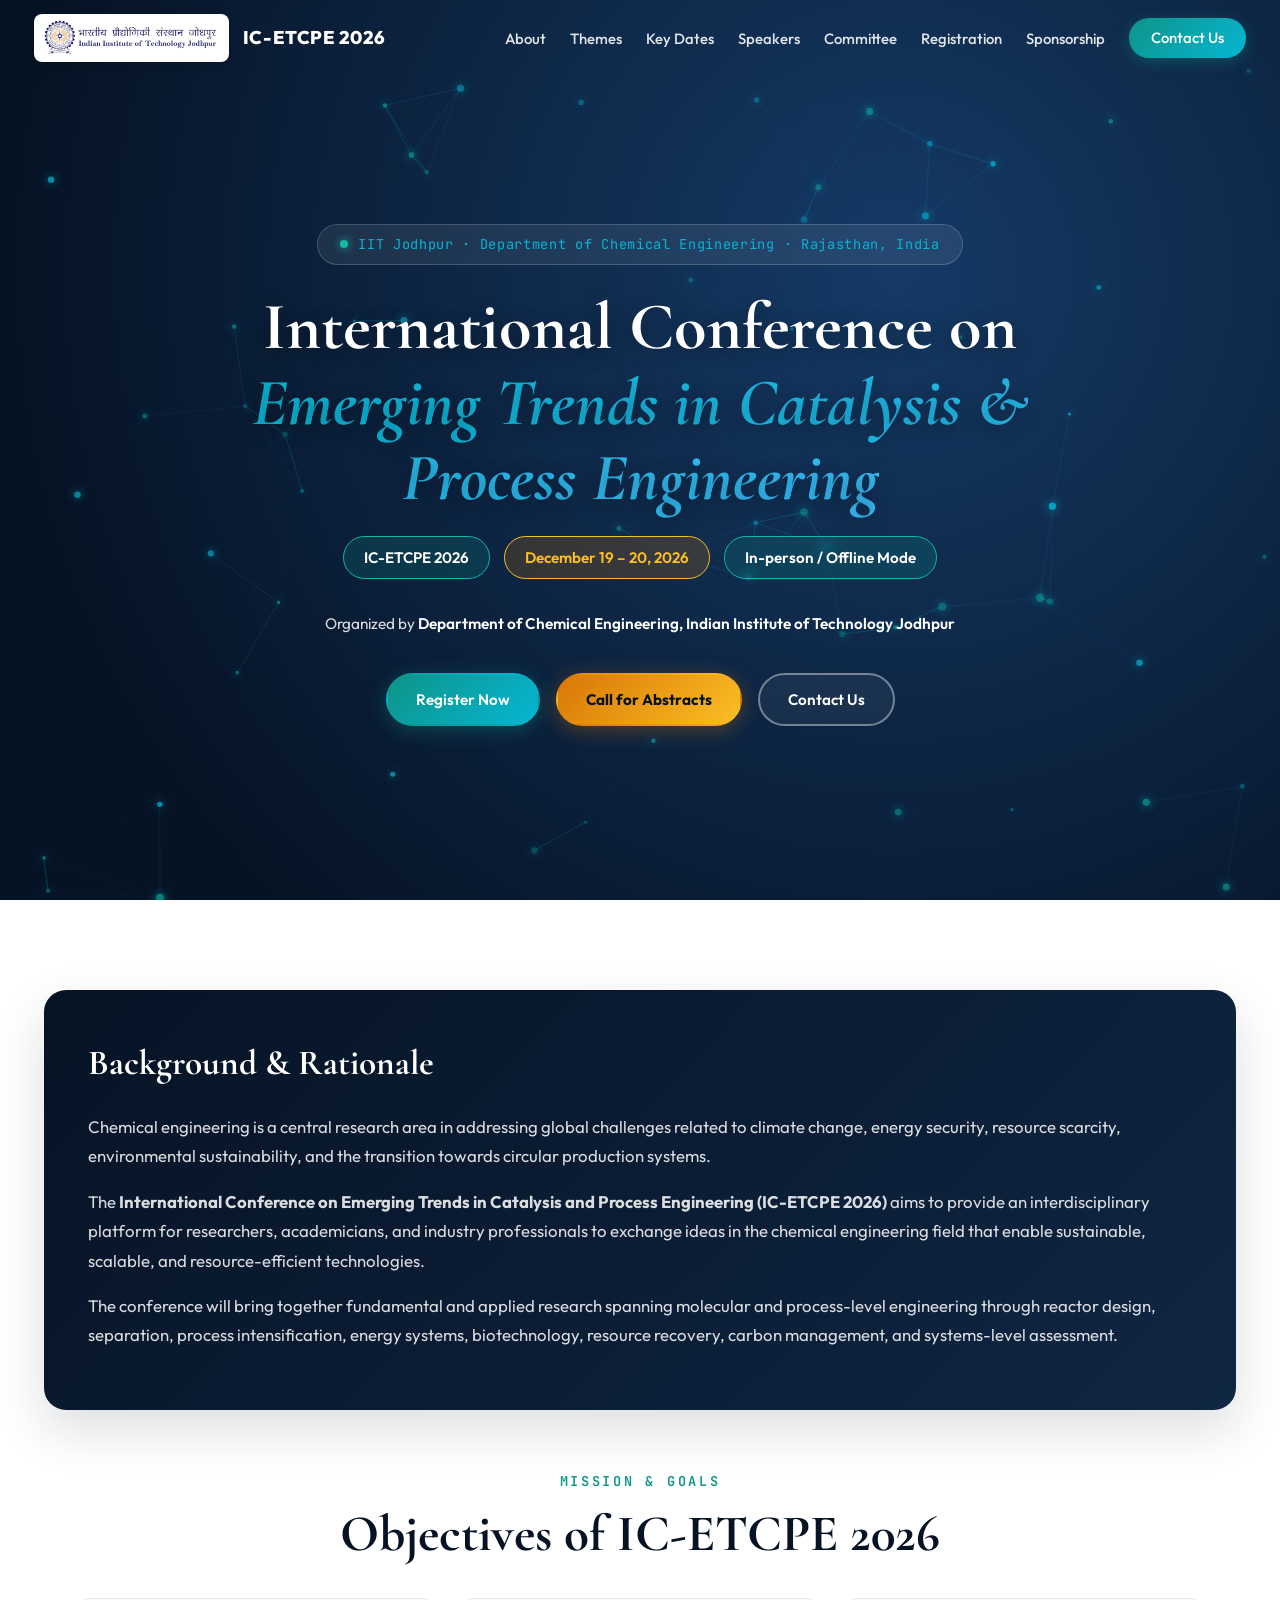
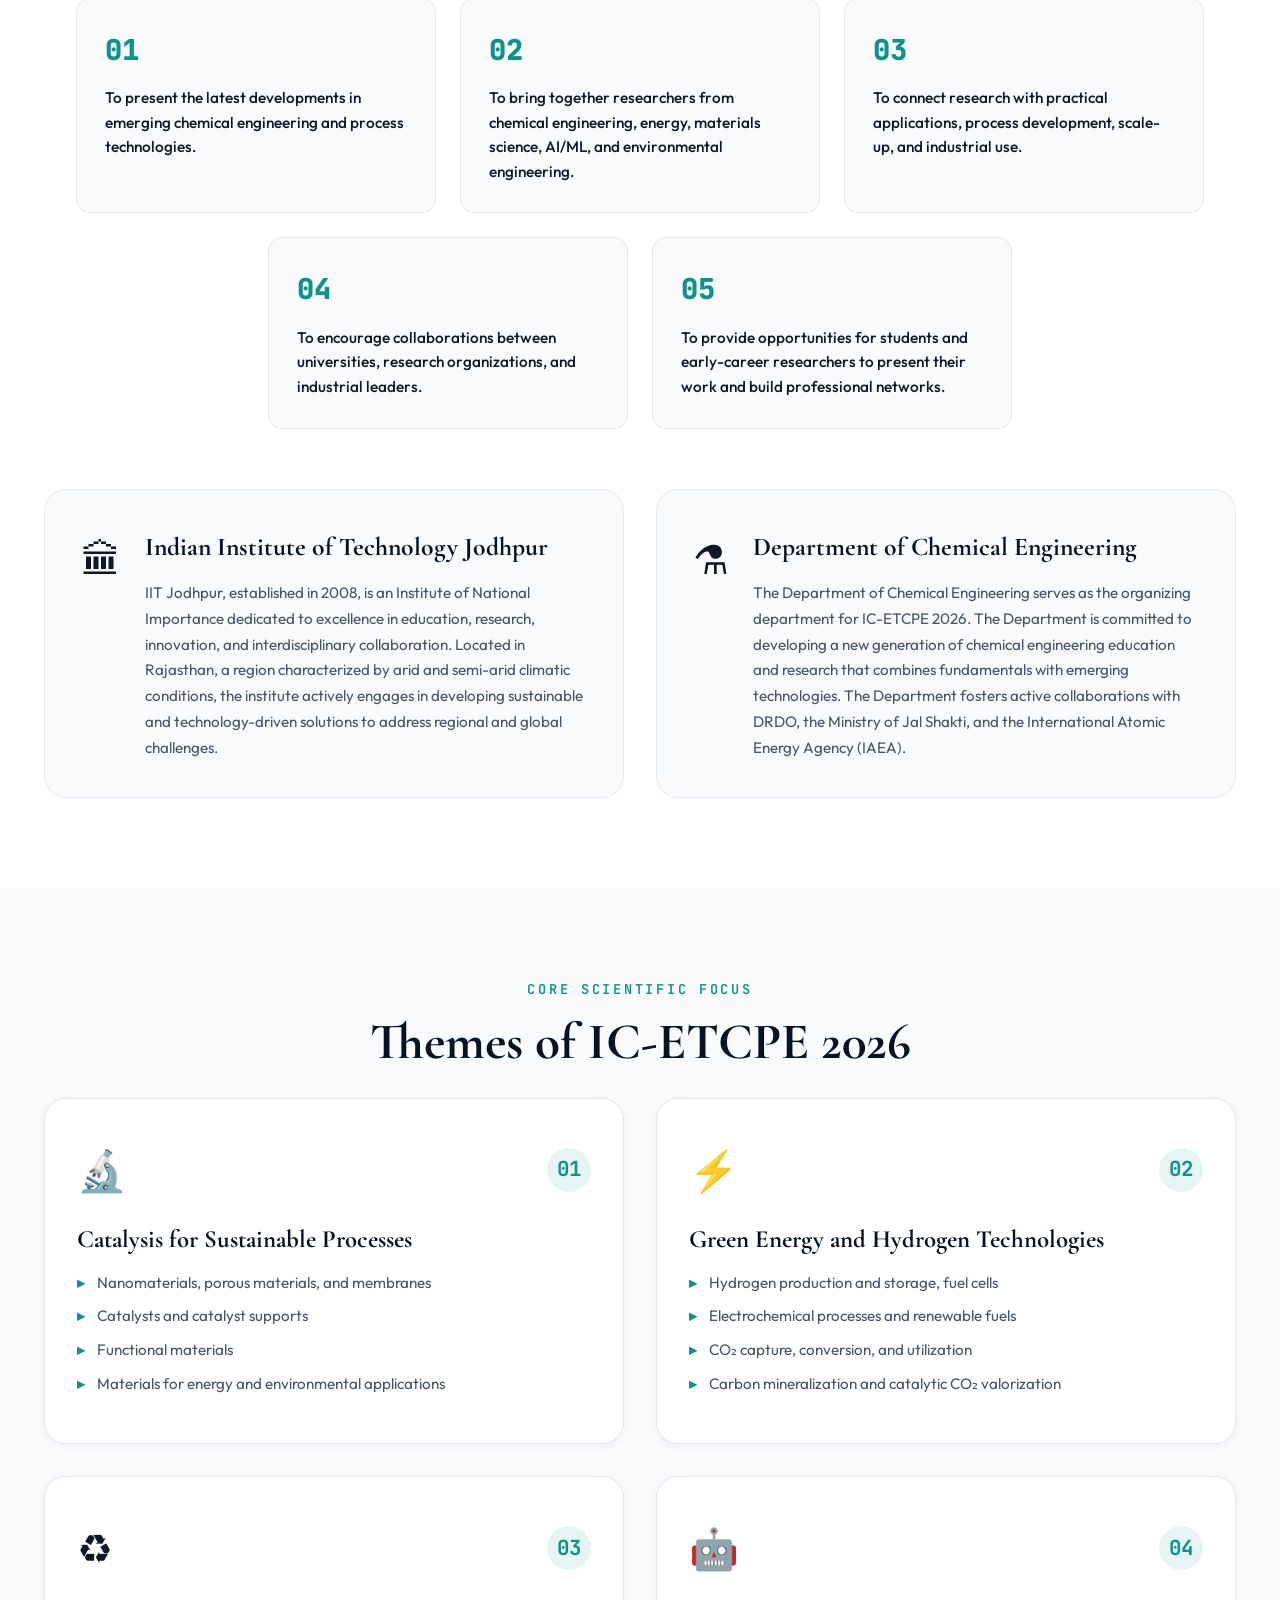
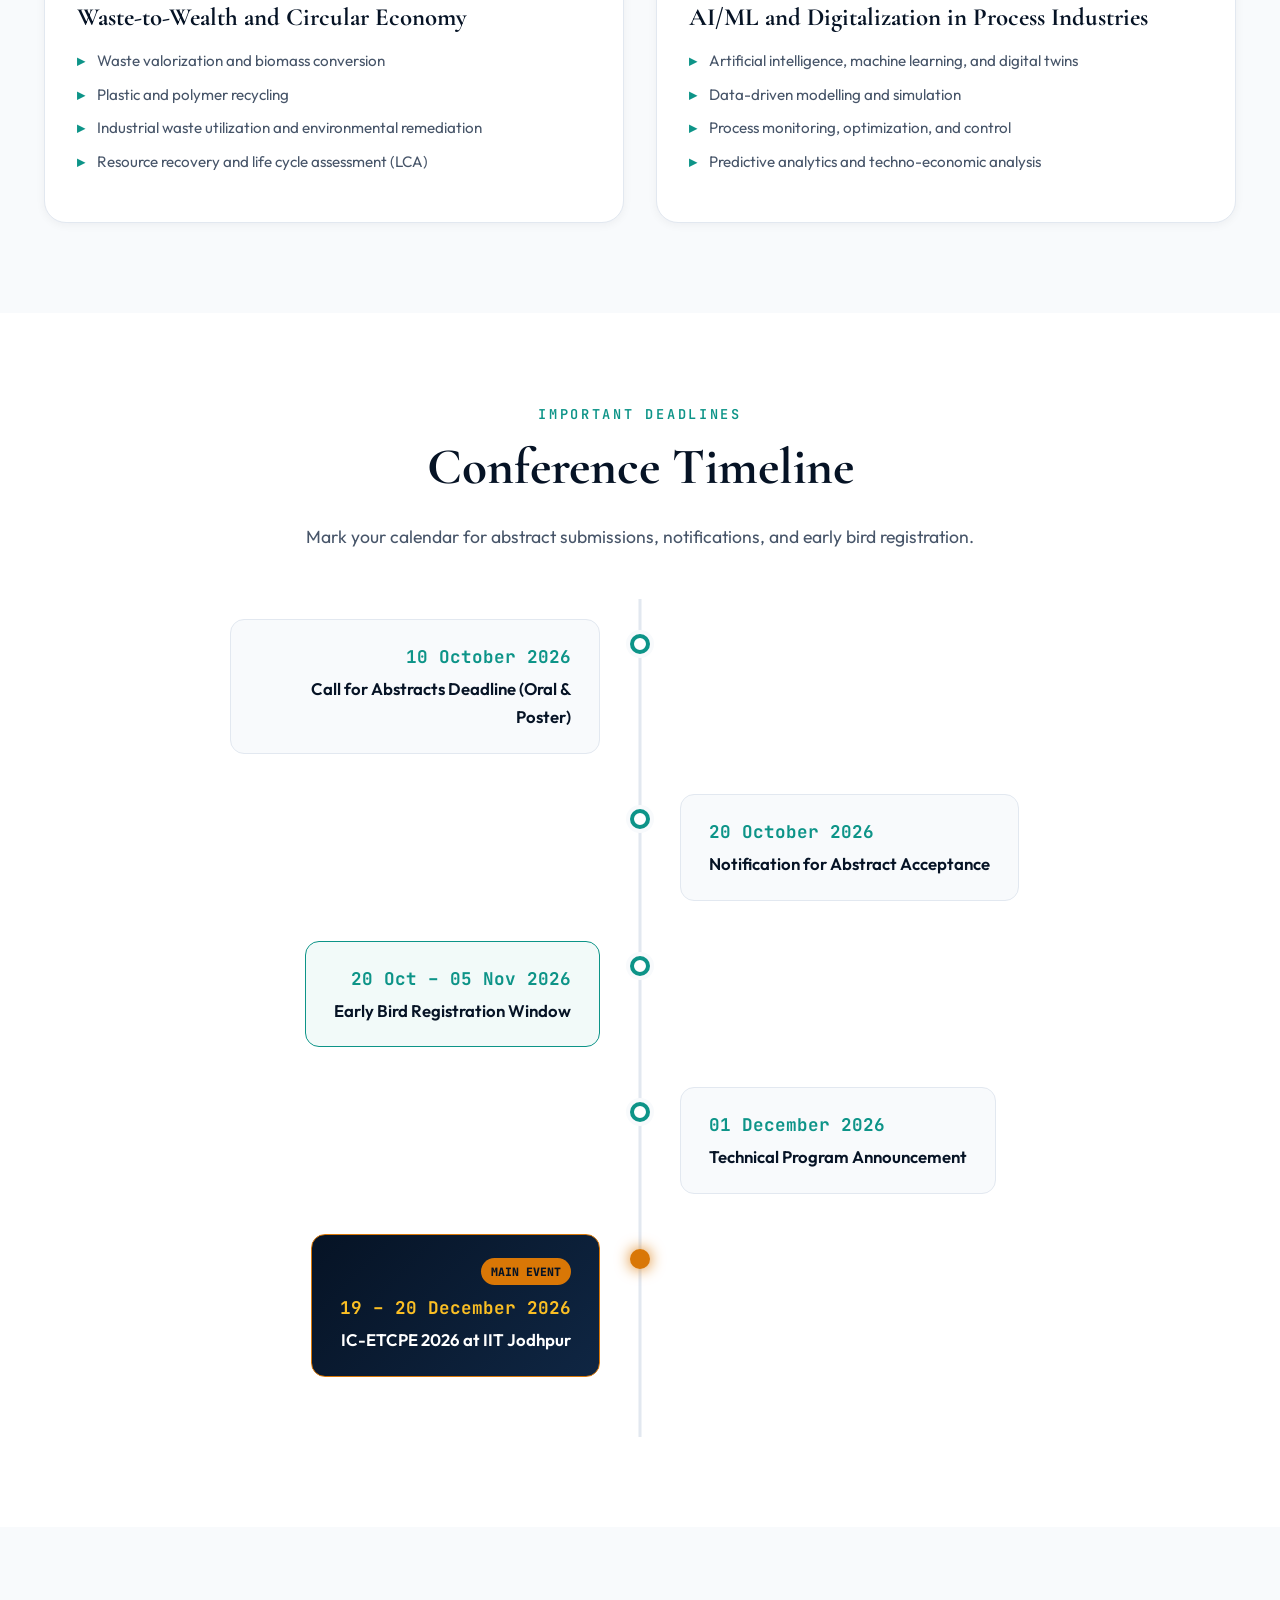
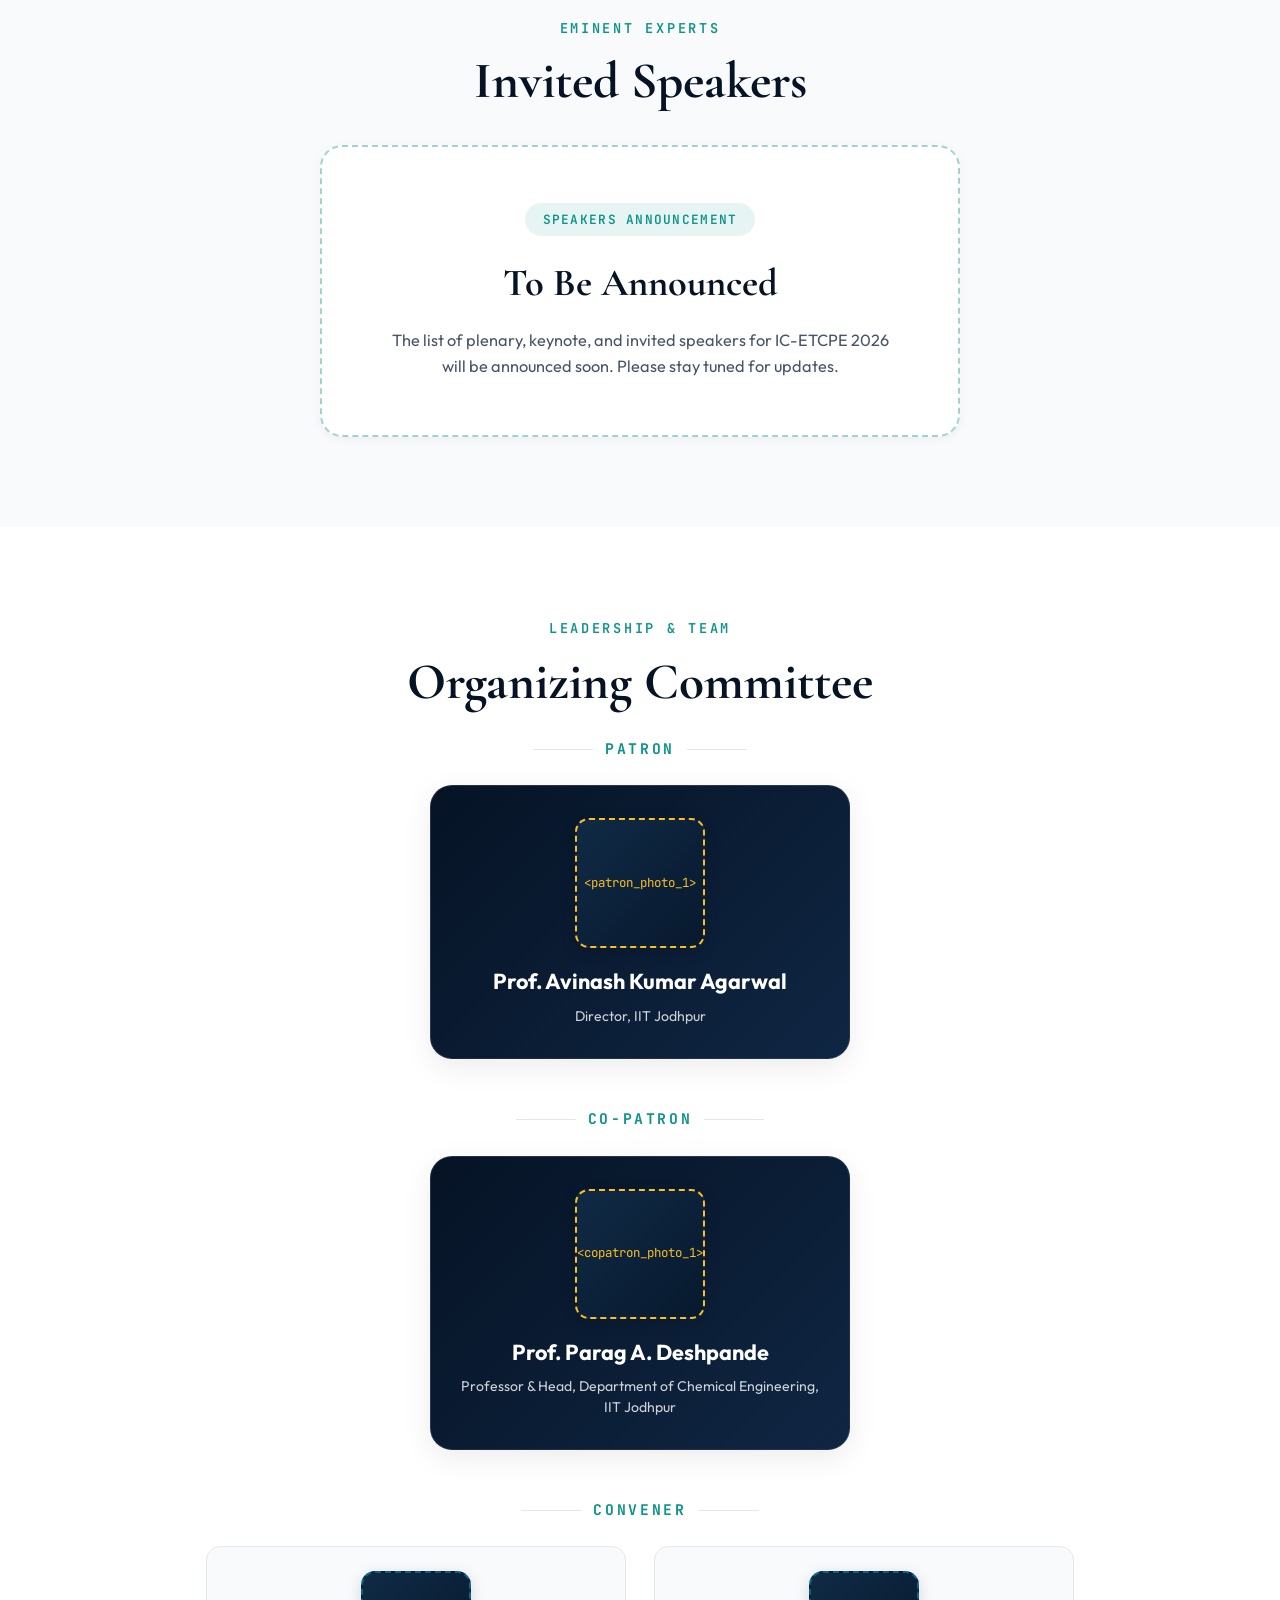
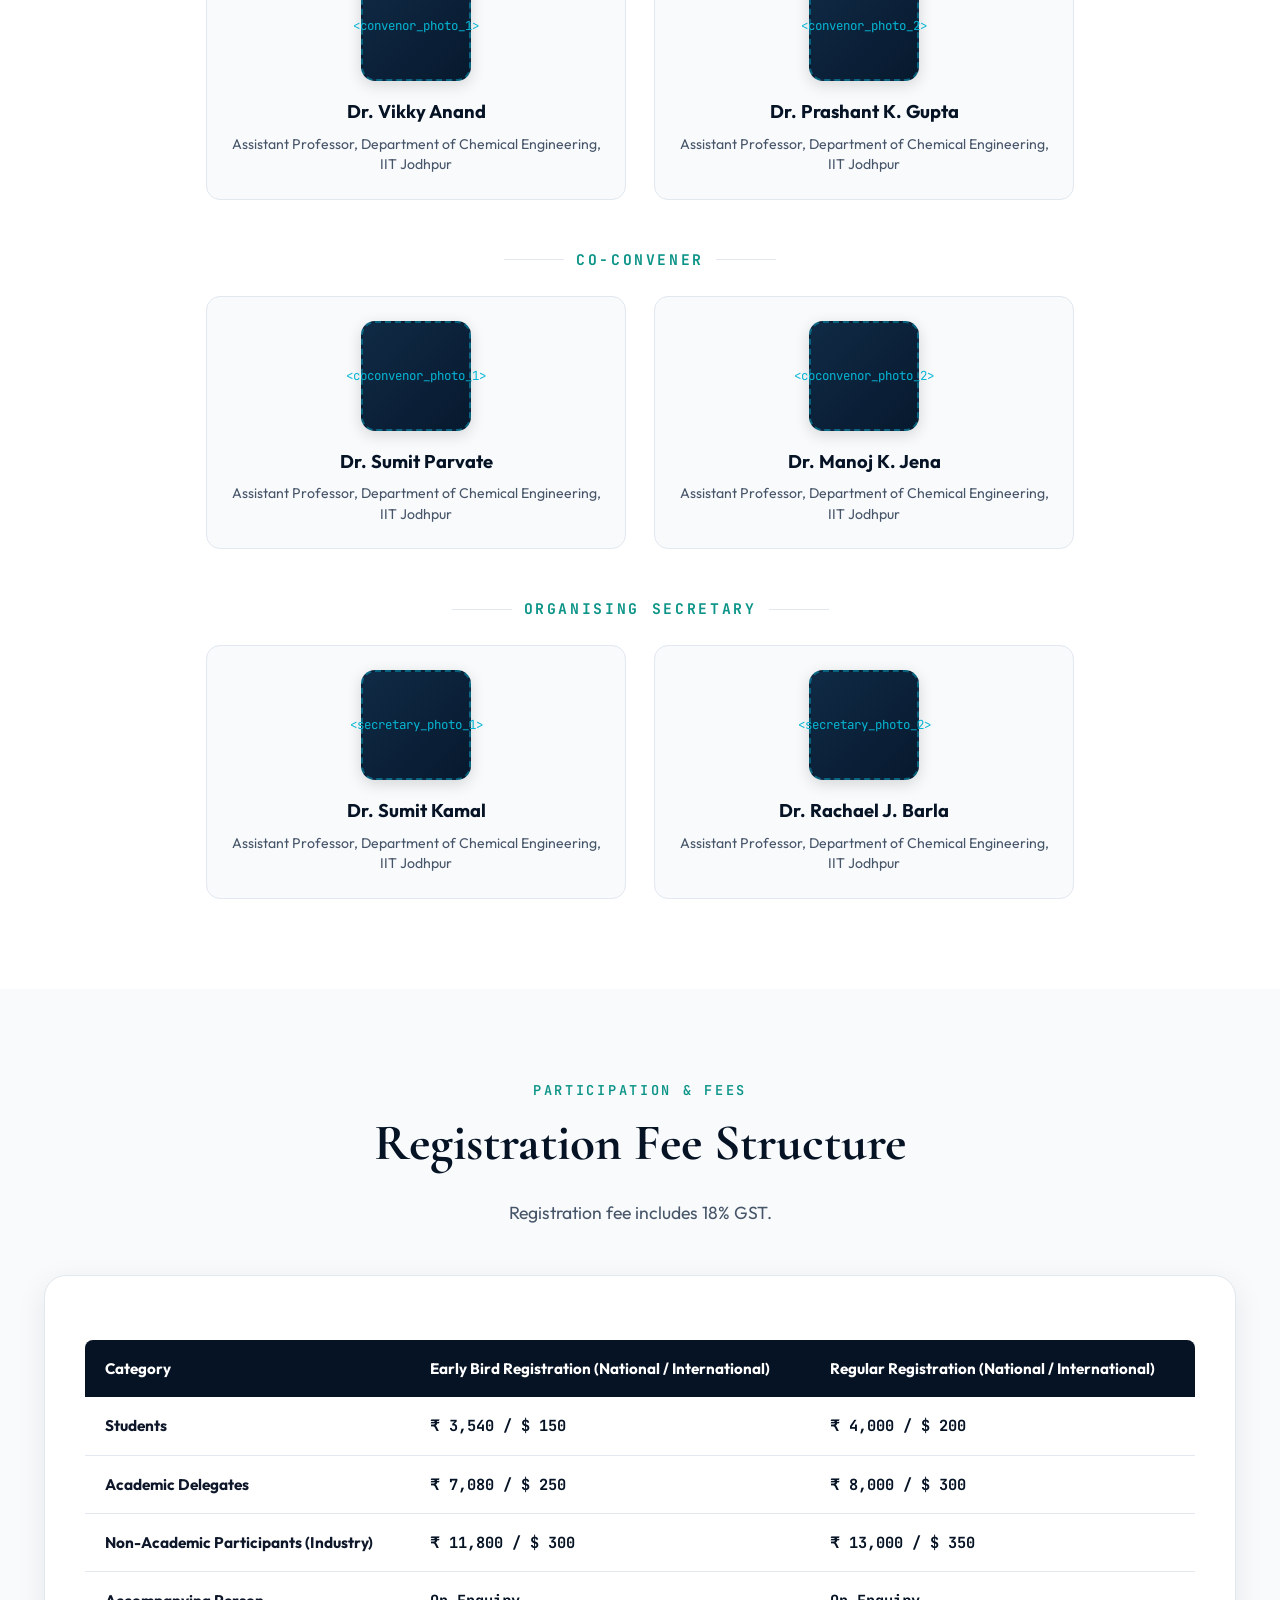
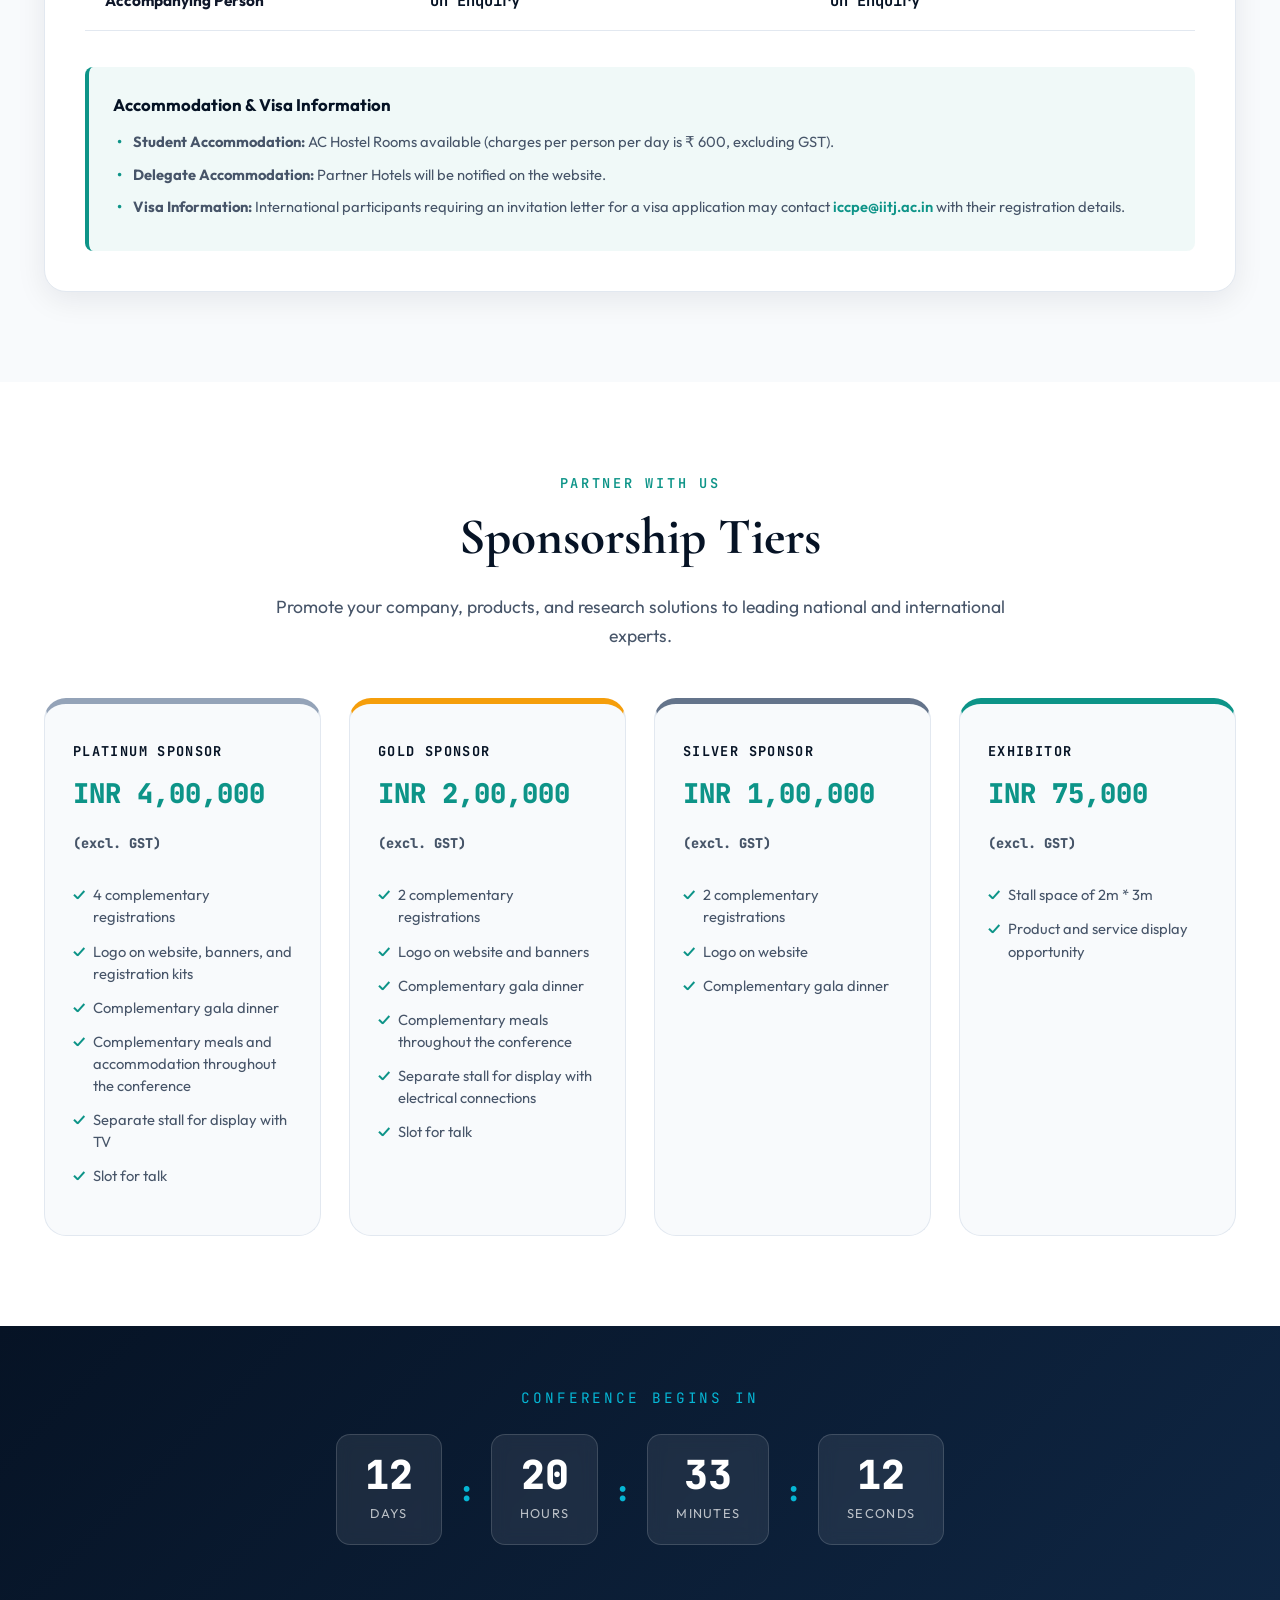
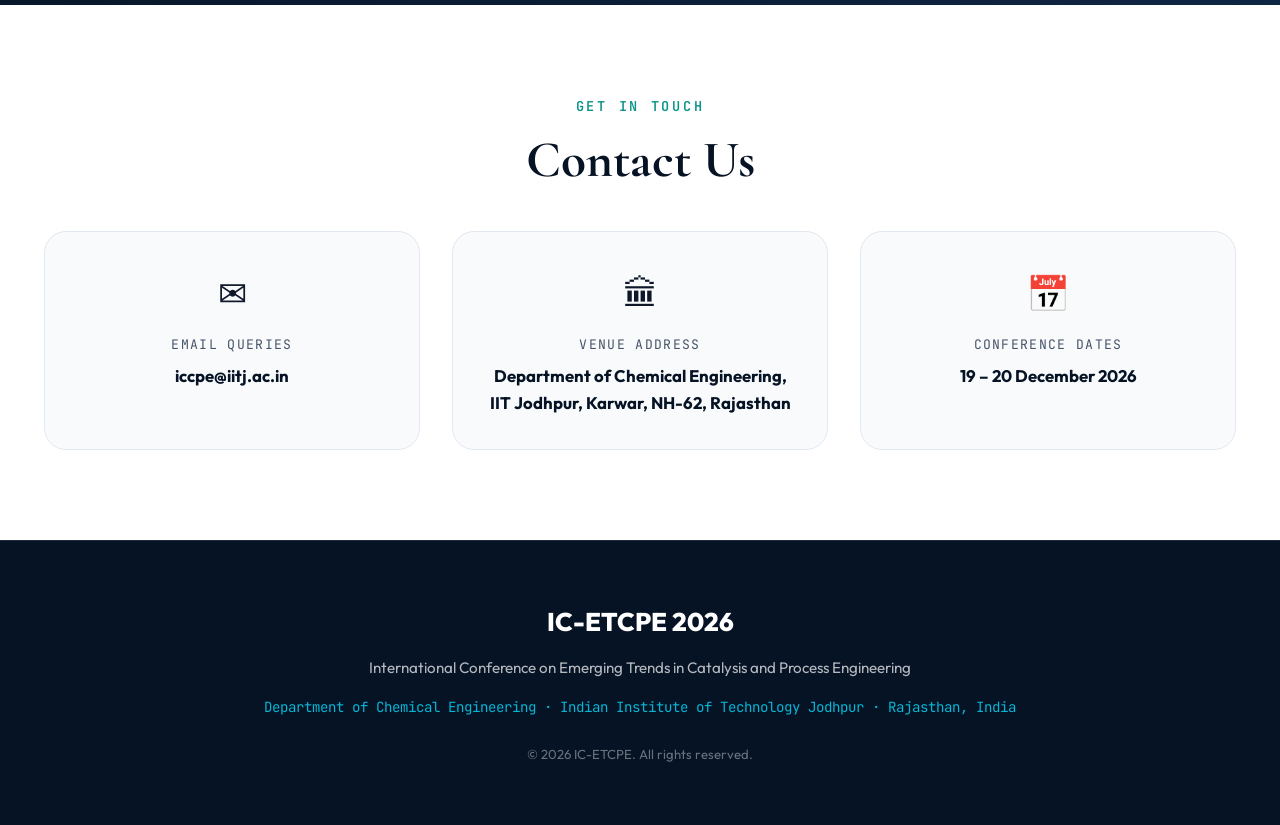
==== commit bd196979: "Add files via upload" ====
--- a/index_standalone.html
+++ b/index_standalone.html
@@ -3,13 +3,13 @@
 <head>
   <meta charset="UTF-8">
   <meta name="viewport" content="width=device-width, initial-scale=1.0">
-  <meta name="description" content="International Conference on Emerging Trends in Catalysis and Chemical Process Engineering (IC-ETCCPE 2026) at IIT Jodhpur, December 19-20, 2026.">
-  <title>IC-ETCCPE 2026 — International Conference on Emerging Trends in Catalysis and Chemical Process Engineering</title>
+  <meta name="description" content="International Conference on Emerging Trends in Catalysis and Process Engineering (IC-ETCPE 2026) at IIT Jodhpur, December 19-20, 2026.">
+  <title>IC-ETCPE 2026 — International Conference on Emerging Trends in Catalysis and Process Engineering</title>
   
   <!-- Styling and Fonts -->
   <style>
 /* =============================================
-   IC-ETCCPE 2026 — Official Conference Styles
+   IC-ETCPE 2026 — Official Conference Styles
    Department of Chemical Engineering, IIT Jodhpur
    ============================================= */
 
@@ -86,7 +86,7 @@
 
 /* UTILITIES & CONTAINERS */
 .container {
-  max-width: 1220px;
+  max-width: 1240px;
   margin: 0 auto;
   padding: 0 24px;
 }
@@ -118,7 +118,6 @@
   color: var(--navy-deep);
   line-height: 1.2;
   margin-bottom: 24px;
-  white-space: nowrap;
 }
 
 .section-heading.center {
@@ -224,7 +223,6 @@
   white-space: nowrap;
 }
 
-/* REQUIREMENT 1: RECTANGULAR CLEAN IIT JODHPUR LOGO */
 .nav-iitj-logo {
   height: 48px;
   width: auto;
@@ -277,7 +275,6 @@
   color: var(--cyan-accent);
 }
 
-/* REQUIREMENT 8: CONTACT US BUTTON IN 1 LINE */
 .nav-cta {
   background: linear-gradient(135deg, var(--teal-primary), var(--cyan-accent));
   color: var(--white) !important;
@@ -471,7 +468,7 @@
   margin-bottom: 16px;
 }
 
-/* REQUIREMENT 2: OBJECTIVES GRID (3 in Row 1, 2 Centered in Row 2) */
+/* OBJECTIVES GRID (3 in Row 1, 2 Centered in Row 2) */
 .objectives-grid {
   display: flex;
   flex-wrap: wrap;
@@ -553,7 +550,7 @@
   line-height: 1.7;
 }
 
-/* REQUIREMENT 3: THEMES GRID (Pairs of 2, 2x2 Grid) */
+/* THEMES GRID (Pairs of 2, 2x2 Grid) */
 .themes {
   background: var(--sand-bg);
 }
@@ -768,7 +765,60 @@
   color: var(--white);
 }
 
-/* REQUIREMENT 4: STYLIZED PHOTO PLACEHOLDERS & REQUIREMENT 6: SINGLE LINE NAMES */
+/* REQUIREMENT 1: TO BE ANNOUNCED CARD FOR SPEAKERS */
+.speakers {
+  background: var(--sand-bg);
+}
+
+.tba-card {
+  background: var(--white);
+  border-radius: var(--radius-lg);
+  padding: 56px 36px;
+  text-align: center;
+  border: 2px dashed rgba(13, 148, 136, 0.4);
+  box-shadow: var(--shadow-sm);
+  max-width: 640px;
+  margin: 32px auto 0 auto;
+  transition: var(--transition);
+}
+
+.tba-card:hover {
+  border-color: var(--cyan-accent);
+  box-shadow: var(--shadow-md);
+  transform: translateY(-4px);
+}
+
+.tba-badge {
+  display: inline-block;
+  font-family: var(--font-mono);
+  font-size: 0.8rem;
+  text-transform: uppercase;
+  color: var(--teal-primary);
+  background: rgba(13, 148, 136, 0.1);
+  padding: 6px 18px;
+  border-radius: 99px;
+  font-weight: 600;
+  margin-bottom: 16px;
+  letter-spacing: 0.1em;
+}
+
+.tba-title {
+  font-family: var(--font-serif);
+  font-size: 2.4rem;
+  color: var(--navy-deep);
+  font-weight: 700;
+  margin-bottom: 12px;
+}
+
+.tba-desc {
+  font-size: 1.02rem;
+  color: var(--text-muted);
+  max-width: 500px;
+  margin: 0 auto;
+  line-height: 1.6;
+}
+
+/* STYLIZED PHOTO PLACEHOLDERS */
 .photo-placeholder {
   width: 110px;
   height: 110px;
@@ -795,44 +845,93 @@
   color: var(--amber-light);
 }
 
-.speaker-card:hover .photo-placeholder, .comm-card:hover .photo-placeholder {
-  border-color: var(--cyan-accent);
-  transform: scale(1.05);
-}
-
-/* REQUIREMENT 5 & 6: SPEAKERS GRID & SINGLE LINE NAMES */
-.speakers {
-  background: var(--sand-bg);
-}
-
-.speakers-grid {
-  display: grid;
-  grid-template-columns: repeat(auto-fill, minmax(320px, 1fr));
+/* REQUIREMENT 2: ORGANIZING COMMITTEE SUB-SECTIONS (PATRON, CO-PATRON, CONVENER, CO-CONVENER, SECRETARY) */
+.committee {
+  background: var(--white);
+}
+
+.comm-subsection {
+  margin-bottom: 48px;
+}
+
+.comm-subsection:last-child {
+  margin-bottom: 0;
+}
+
+.comm-sub-title {
+  font-family: var(--font-mono);
+  font-size: 0.92rem;
+  text-transform: uppercase;
+  letter-spacing: 0.18em;
+  color: var(--teal-primary);
+  text-align: center;
+  margin-bottom: 24px;
+  font-weight: 700;
+  display: flex;
+  align-items: center;
+  justify-content: center;
+  gap: 12px;
+}
+
+.comm-sub-title::before, .comm-sub-title::after {
+  content: '';
+  height: 1px;
+  width: 60px;
+  background: var(--border-light);
+}
+
+.comm-row-1 {
+  display: flex;
+  justify-content: center;
+}
+
+.comm-row-1 .leader-card, .comm-row-1 .comm-card {
+  max-width: 420px;
+  width: 100%;
+}
+
+.comm-row-2 {
+  display: flex;
+  justify-content: center;
   gap: 28px;
-  margin-top: 48px;
-}
-
-.speaker-card {
-  background: var(--white);
+  flex-wrap: wrap;
+}
+
+.comm-row-2 .leader-card, .comm-row-2 .comm-card {
+  flex: 1 1 calc(50% - 28px);
+  max-width: 420px;
+  min-width: 280px;
+}
+
+.leader-card {
+  background: linear-gradient(135deg, var(--navy-deep), var(--navy-mid));
+  color: var(--white);
   border-radius: var(--radius-lg);
-  overflow: hidden;
-  box-shadow: var(--shadow-sm);
-  border: 1px solid var(--border-light);
+  padding: 32px 28px;
+  text-align: center;
+  box-shadow: var(--shadow-md);
+  border: 1px solid rgba(255, 255, 255, 0.1);
   transition: var(--transition);
-  text-align: center;
-  padding: 26px 20px;
-}
-
-.speaker-card:hover {
+}
+
+.leader-card:hover {
   transform: translateY(-6px);
   box-shadow: var(--shadow-lg);
-  border-color: var(--teal-light);
-}
-
-/* REQUIREMENT 6: NAMES IN SINGLE LINE STRICTLY */
-.speaker-name, .leader-name, .comm-name {
+}
+
+.leader-badge {
+  font-family: var(--font-mono);
+  font-size: 0.78rem;
+  text-transform: uppercase;
+  color: var(--amber-light);
+  letter-spacing: 0.15em;
+  margin-bottom: 14px;
+  font-weight: 700;
+}
+
+.leader-name, .comm-name {
   font-family: var(--font-sans);
-  font-size: 1.12rem;
+  font-size: 1.15rem;
   font-weight: 700;
   color: var(--navy-deep);
   margin-bottom: 6px;
@@ -843,89 +942,20 @@
 
 .leader-name {
   color: var(--white);
-  font-size: 1.4rem;
-}
-
-.speaker-role, .leader-role, .comm-role {
+  font-size: 1.35rem;
+}
+
+.leader-role, .comm-role {
   font-size: 0.88rem;
   color: var(--text-muted);
   line-height: 1.45;
 }
 
-.speaker-tag {
-  display: inline-block;
-  margin-top: 12px;
-  font-family: var(--font-mono);
-  font-size: 0.72rem;
-  color: var(--teal-primary);
-  background: rgba(13, 148, 136, 0.08);
-  padding: 4px 12px;
-  border-radius: 99px;
-  font-weight: 600;
-  white-space: nowrap;
-}
-
-/* COMMITTEE SECTION */
-.committee {
-  background: var(--white);
-}
-
-.committee-leadership {
-  display: flex;
-  justify-content: center;
-  gap: 32px;
-  flex-wrap: wrap;
-  margin-bottom: 60px;
-}
-
-.leader-card {
-  background: linear-gradient(135deg, var(--navy-deep), var(--navy-mid));
-  color: var(--white);
-  border-radius: var(--radius-lg);
-  padding: 36px 28px;
-  text-align: center;
-  flex: 1 1 340px;
-  max-width: 380px;
-  box-shadow: var(--shadow-md);
-  border: 1px solid rgba(255, 255, 255, 0.1);
-  transition: var(--transition);
-}
-
-.leader-card:hover {
-  transform: translateY(-6px);
-  box-shadow: var(--shadow-lg);
-}
-
-.leader-badge {
-  font-family: var(--font-mono);
-  font-size: 0.78rem;
-  text-transform: uppercase;
-  color: var(--amber-light);
-  letter-spacing: 0.15em;
-  margin-bottom: 16px;
-  font-weight: 700;
-}
-
-.comm-members-title {
-  font-family: var(--font-serif);
-  font-size: 1.8rem;
-  color: var(--navy-deep);
-  text-align: center;
-  margin-bottom: 36px;
-}
-
-/* REQUIREMENT 7: ORGANIZING COMMITTEE (3 top, 2 centered bottom) */
-.comm-grid {
-  display: flex;
-  flex-wrap: wrap;
-  justify-content: center;
-  gap: 24px;
+.leader-role {
+  color: rgba(255, 255, 255, 0.8);
 }
 
 .comm-card {
-  flex: 1 1 calc(33.333% - 24px);
-  min-width: 280px;
-  max-width: 360px;
   background: var(--sand-bg);
   border-radius: var(--radius-md);
   padding: 24px 20px;
@@ -970,7 +1000,7 @@
   font-family: var(--font-sans);
   font-size: 0.95rem;
   font-weight: 700;
-  padding: 16px 24px;
+  padding: 16px 20px;
   white-space: nowrap;
 }
 
@@ -983,9 +1013,9 @@
 }
 
 .reg-table td {
-  padding: 18px 24px;
+  padding: 16px 20px;
   border-bottom: 1px solid var(--border-light);
-  font-size: 0.98rem;
+  font-size: 0.96rem;
   color: var(--text-dark);
   white-space: nowrap;
 }
@@ -1030,7 +1060,7 @@
   font-weight: bold;
 }
 
-/* SPONSORSHIP SECTION */
+/* SPONSORSHIP SECTION (Draft 4 Pricing & Benefits) */
 .sponsorship {
   background: var(--white);
 }
@@ -1069,7 +1099,7 @@
   border-top: 6px solid #64748b;
 }
 
-.sponsor-card.supporting {
+.sponsor-card.exhibitor {
   border-top: 6px solid var(--teal-primary);
 }
 
@@ -1085,7 +1115,7 @@
 
 .sponsor-amount {
   font-family: var(--font-mono);
-  font-size: 1.8rem;
+  font-size: 1.7rem;
   font-weight: 800;
   color: var(--teal-primary);
   margin-bottom: 24px;
@@ -1097,6 +1127,7 @@
   margin-bottom: 12px;
   font-size: 0.92rem;
   color: var(--text-muted);
+  line-height: 1.5;
 }
 
 .sponsor-card ul li::before {
@@ -1105,91 +1136,6 @@
   left: 0;
   color: var(--teal-primary);
   font-weight: bold;
-}
-
-/* VENUE SECTION */
-.venue {
-  background: var(--sand-bg);
-}
-
-.venue-grid {
-  display: grid;
-  grid-template-columns: 1fr 1fr;
-  gap: 40px;
-}
-
-.venue-info {
-  background: var(--white);
-  border-radius: var(--radius-lg);
-  padding: 40px;
-  box-shadow: var(--shadow-sm);
-  border: 1px solid var(--border-light);
-}
-
-.transport-pills {
-  display: flex;
-  gap: 12px;
-  flex-wrap: wrap;
-  margin: 24px 0;
-}
-
-.pill {
-  background: rgba(13, 148, 136, 0.1);
-  color: var(--teal-primary);
-  padding: 8px 16px;
-  border-radius: 99px;
-  font-size: 0.88rem;
-  font-weight: 600;
-  white-space: nowrap;
-}
-
-.hotel-list {
-  display: flex;
-  flex-wrap: wrap;
-  gap: 10px;
-  margin-top: 14px;
-}
-
-.hotel {
-  background: var(--sand-bg);
-  border: 1px solid var(--border-light);
-  padding: 6px 14px;
-  border-radius: 6px;
-  font-size: 0.86rem;
-  color: var(--text-dark);
-}
-
-.places-grid {
-  display: grid;
-  grid-template-columns: 1fr;
-  gap: 18px;
-}
-
-.place-item {
-  background: var(--white);
-  border-radius: var(--radius-md);
-  padding: 20px;
-  display: flex;
-  gap: 16px;
-  border: 1px solid var(--border-light);
-}
-
-.place-icon {
-  font-size: 1.8rem;
-  flex-shrink: 0;
-}
-
-.place-item strong {
-  color: var(--navy-deep);
-  font-size: 1.05rem;
-  display: block;
-  margin-bottom: 4px;
-}
-
-.place-item p {
-  font-size: 0.88rem;
-  color: var(--text-muted);
-  line-height: 1.5;
 }
 
 /* COUNTDOWN SECTION */
@@ -1247,7 +1193,7 @@
   color: var(--cyan-accent);
 }
 
-/* REQUIREMENT 8: CONTACT SECTION */
+/* CONTACT SECTION */
 .contact {
   background: var(--white);
 }
@@ -1336,7 +1282,7 @@
 
 /* RESPONSIVE MEDIA QUERIES */
 @media (max-width: 992px) {
-  .inst-grid, .venue-grid, .themes-grid {
+  .themes-grid {
     grid-template-columns: 1fr;
   }
 
@@ -1359,8 +1305,8 @@
     left: 10px;
   }
 
-  .obj-card, .comm-card {
-    flex: 1 1 calc(50% - 24px);
+  .obj-card, .comm-row-2 .leader-card, .comm-row-2 .comm-card {
+    flex: 1 1 100%;
   }
 }
 
@@ -1407,7 +1353,7 @@
     font-size: 1.4rem;
   }
 
-  .obj-card, .comm-card {
+  .obj-card, .comm-row-1 .leader-card, .comm-row-2 .leader-card, .comm-row-2 .comm-card {
     flex: 1 1 100%;
   }
 
@@ -1433,7 +1379,7 @@
       <a href="#hero" class="nav-brand">
         <img src="[data-uri]" alt="IIT Jodhpur Logo" class="nav-iitj-logo">
         <div class="nav-conf-badge">
-          <span class="nav-acronym">IC-ETCCPE 2026</span>
+          <span class="nav-acronym">IC-ETCPE 2026</span>
         </div>
       </a>
 
@@ -1446,7 +1392,6 @@
         <li><a href="#committee">Committee</a></li>
         <li><a href="#registration">Registration</a></li>
         <li><a href="#sponsorship">Sponsorship</a></li>
-        <li><a href="#venue">Venue</a></li>
         <li><a href="#contact" class="nav-cta">Contact Us</a></li>
       </ul>
 
@@ -1469,12 +1414,11 @@
 
       <h1 class="hero-title">
         International Conference on<br>
-        <em>Emerging Trends in Catalysis &amp;<br>Chemical Process Engineering</em>
+        <em>Emerging Trends in Catalysis &amp;<br>Process Engineering</em>
       </h1>
 
-
       <div class="hero-badge-wrap">
-        <span class="hero-pill">IC-ETCCPE 2026</span>
+        <span class="hero-pill">IC-ETCPE 2026</span>
         <span class="hero-pill dates">December 19 – 20, 2026</span>
         <span class="hero-pill">In-person / Offline Mode</span>
       </div>
@@ -1501,7 +1445,7 @@
           Chemical engineering is a central research area in addressing global challenges related to climate change, energy security, resource scarcity, environmental sustainability, and the transition towards circular production systems.
         </p>
         <p>
-          The <strong>International Conference on Emerging Trends in Catalysis and Chemical Process Engineering (IC-ETCCPE 2026)</strong> aims to provide an interdisciplinary platform for researchers, academicians, and industry professionals to exchange ideas in the chemical engineering field that enable sustainable, scalable, and resource-efficient technologies.
+          The <strong>International Conference on Emerging Trends in Catalysis and Process Engineering (IC-ETCPE 2026)</strong> aims to provide an interdisciplinary platform for researchers, academicians, and industry professionals to exchange ideas in the chemical engineering field that enable sustainable, scalable, and resource-efficient technologies.
         </p>
         <p>
           The conference will bring together fundamental and applied research spanning molecular and process-level engineering through reactor design, separation, process intensification, energy systems, biotechnology, resource recovery, carbon management, and systems-level assessment.
@@ -1511,7 +1455,7 @@
       <!-- OBJECTIVES (3 top, 2 centered bottom) -->
       <div class="about-objectives">
         <div class="section-label center">Mission &amp; Goals</div>
-        <h2 class="section-heading center">Objectives of IC-ETCCPE 2026</h2>
+        <h2 class="section-heading center">Objectives of IC-ETCPE 2026</h2>
         
         <div class="objectives-grid">
           <!-- Row 1: Item 1 -->
@@ -1563,7 +1507,7 @@
           <div>
             <h3>Department of Chemical Engineering</h3>
             <p>
-              The Department of Chemical Engineering serves as the organizing department for IC-ETCCPE 2026. The Department is committed to developing a new generation of chemical engineering education and research that combines fundamentals with emerging technologies. The Department fosters active collaborations with DRDO, the Ministry of Jal Shakti, and the International Atomic Energy Agency (IAEA).
+              The Department of Chemical Engineering serves as the organizing department for IC-ETCPE 2026. The Department is committed to developing a new generation of chemical engineering education and research that combines fundamentals with emerging technologies. The Department fosters active collaborations with DRDO, the Ministry of Jal Shakti, and the International Atomic Energy Agency (IAEA).
             </p>
           </div>
         </div>
@@ -1576,7 +1520,7 @@
   <section class="section themes" id="themes">
     <div class="container">
       <div class="section-label center">Core Scientific Focus</div>
-      <h2 class="section-heading center">Themes of IC-ETCCPE 2026</h2>
+      <h2 class="section-heading center">Themes of IC-ETCPE 2026</h2>
       <div class="themes-grid">
         <!-- Pair 1: Theme 1 -->
         <div class="theme-card reveal">
@@ -1642,7 +1586,7 @@
     </div>
   </section>
 
-  <!-- KEY DATES & TIMELINE -->
+  <!-- KEY DATES & TIMELINE (Draft 4 Deadlines) -->
   <section class="section dates" id="dates">
     <div class="container">
       <div class="section-label center">Important Deadlines</div>
@@ -1653,8 +1597,8 @@
         <div class="tl-item reveal">
           <div class="tl-dot"></div>
           <div class="tl-card">
-            <div class="tl-date">15 – 30 September 2026</div>
-            <div class="tl-event">Abstract Submission Window (Oral &amp; Poster)</div>
+            <div class="tl-date">10 October 2026</div>
+            <div class="tl-event">Call for Abstracts Deadline (Oral &amp; Poster)</div>
           </div>
         </div>
 
@@ -1687,7 +1631,7 @@
           <div class="tl-card conf-card">
             <div class="tl-badge conf-badge">Main Event</div>
             <div class="tl-date">19 – 20 December 2026</div>
-            <div class="tl-event">IC-ETCCPE 2026 at IIT Jodhpur</div>
+            <div class="tl-event">IC-ETCPE 2026 at IIT Jodhpur</div>
           </div>
         </div>
       </div>
@@ -1695,203 +1639,113 @@
     </div>
   </section>
 
-  <!-- SPEAKERS SECTION (15 Speakers from Conference Note Document) -->
+  <!-- SPEAKERS SECTION (Requirement 1: To Be Announced Banner) -->
   <section class="section speakers" id="speakers">
     <div class="container">
       <div class="section-label center">Eminent Experts</div>
       <h2 class="section-heading center">Invited Speakers</h2>
 
-      <div class="speakers-grid">
-        <!-- Speaker 1 -->
-        <div class="speaker-card reveal">
-          <div class="photo-placeholder">&lt;person_photo_1&gt;</div>
-          <div class="speaker-name">Padma Shri Prof. Ashutosh Sharma</div>
-          <div class="speaker-role">Institute Chair Professor, IIT Kanpur, India</div>
-        </div>
-
-        <!-- Speaker 2 -->
-        <div class="speaker-card reveal">
-          <div class="photo-placeholder">&lt;person_photo_2&gt;</div>
-          <div class="speaker-name">Prof. S. Basu</div>
-          <div class="speaker-role">Affiliation</div>
-        </div>
-
-        <!-- Speaker 3 -->
-        <div class="speaker-card reveal">
-          <div class="photo-placeholder">&lt;person_photo_3&gt;</div>
-          <div class="speaker-name">Prof. Sanjay Mahajani</div>
-          <div class="speaker-role">Affiliation</div>
-        </div>
-
-        <!-- Speaker 4 -->
-        <div class="speaker-card reveal">
-          <div class="photo-placeholder">&lt;person_photo_4&gt;</div>
-          <div class="speaker-name">Prof. A. B. Pandit</div>
-          <div class="speaker-role">Affiliation</div>
-        </div>
-
-        <!-- Speaker 5 -->
-        <div class="speaker-card reveal">
-          <div class="photo-placeholder">&lt;person_photo_5&gt;</div>
-          <div class="speaker-name">Prof. Preeti Aghalayam</div>
-          <div class="speaker-role">Affiliation</div>
-        </div>
-
-        <!-- Speaker 6 -->
-        <div class="speaker-card reveal">
-          <div class="photo-placeholder">&lt;person_photo_6&gt;</div>
-          <div class="speaker-name">Prof. Hari Vuthaluru</div>
-          <div class="speaker-role">Curtin University, Australia</div>
-        </div>
-
-        <!-- Speaker 7 -->
-        <div class="speaker-card reveal">
-          <div class="photo-placeholder">&lt;person_photo_7&gt;</div>
-          <div class="speaker-name">Prof. Kalpit Shah</div>
-          <div class="speaker-role">RMIT University, Australia</div>
-        </div>
-
-        <!-- Speaker 8 -->
-        <div class="speaker-card reveal">
-          <div class="photo-placeholder">&lt;person_photo_8&gt;</div>
-          <div class="speaker-name">Prof. Dalhousie</div>
-          <div class="speaker-role">University, Canada</div>
-        </div>
-
-        <!-- Speaker 9 -->
-        <div class="speaker-card reveal">
-          <div class="photo-placeholder">&lt;person_photo_9&gt;</div>
-          <div class="speaker-name">Prof. Kapil Moothi</div>
-          <div class="speaker-role">North-West University, South Africa</div>
-        </div>
-
-        <!-- Speaker 10 -->
-        <div class="speaker-card reveal">
-          <div class="photo-placeholder">&lt;person_photo_10&gt;</div>
-          <div class="speaker-name">Prof. Mareev</div>
-          <div class="speaker-role">Kuban State University</div>
-        </div>
-
-        <!-- Speaker 11 -->
-        <div class="speaker-card reveal">
-          <div class="photo-placeholder">&lt;person_photo_11&gt;</div>
-          <div class="speaker-name">Prof. Manish Tewari</div>
-          <div class="speaker-role">University College London (UCL)</div>
-        </div>
-
-        <!-- Speaker 12 -->
-        <div class="speaker-card reveal">
-          <div class="photo-placeholder">&lt;person_photo_12&gt;</div>
-          <div class="speaker-name">Prof. Kaustubh Mohanty</div>
-          <div class="speaker-role">IIT Guwahati, India</div>
-        </div>
-
-        <!-- Speaker 13 -->
-        <div class="speaker-card reveal">
-          <div class="photo-placeholder">&lt;person_photo_13&gt;</div>
-          <div class="speaker-name">Prof. Vivek Polshettiwar</div>
-          <div class="speaker-role">TIFR Mumbai, India</div>
-        </div>
-
-        <!-- Speaker 14 -->
-        <div class="speaker-card reveal">
-          <div class="photo-placeholder">&lt;person_photo_14&gt;</div>
-          <div class="speaker-name">Prof. Vel Murugan Vadivelu</div>
-          <div class="speaker-role">University Sains Malaysia, Malaysia</div>
-        </div>
-
-        <!-- Speaker 15 -->
-        <div class="speaker-card reveal">
-          <div class="photo-placeholder">&lt;person_photo_15&gt;</div>
-          <div class="speaker-name">Dr. Praveen Saini</div>
-          <div class="speaker-role">AcSIR-Delhi, India</div>
-        </div>
+      <div class="tba-card reveal">
+        <span class="tba-badge">Speakers Announcement</span>
+        <h3 class="tba-title">To Be Announced</h3>
+        <p class="tba-desc">
+          The list of plenary, keynote, and invited speakers for IC-ETCPE 2026 will be announced soon. Please stay tuned for updates.
+        </p>
       </div>
 
     </div>
   </section>
 
-  <!-- COMMITTEE SECTION -->
+  <!-- COMMITTEE SECTION (Requirement 2: Sub-sections for PATRON, CO-PATRON, CONVENER, CO-CONVENER, ORGANISING SECRETARY) -->
   <section class="section committee" id="committee">
     <div class="container">
       <div class="section-label center">Leadership &amp; Team</div>
       <h2 class="section-heading center">Organizing Committee</h2>
 
-      <!-- LEADERSHIP CARDS -->
-      <div class="committee-leadership">
-        <!-- PATRON -->
-        <div class="leader-card reveal">
-          <div class="leader-badge">Patron</div>
-          <div class="photo-placeholder leader">&lt;patron_photo_1&gt;</div>
-          <div class="leader-name">Prof. Avinash Kumar Agarwal</div>
-          <div class="leader-role">Director, IIT Jodhpur</div>
-        </div>
-
-        <!-- CONVENER 1 -->
-        <div class="leader-card reveal">
-          <div class="leader-badge">Convener</div>
-          <div class="photo-placeholder leader">&lt;convener_photo_1&gt;</div>
-          <div class="leader-name">Dr. Vikky Anand</div>
-          <div class="leader-role">Assistant Professor, Department of Chemical Engineering, IIT Jodhpur</div>
-        </div>
-
-        <!-- CONVENER 2 -->
-        <div class="leader-card reveal">
-          <div class="leader-badge">Convener</div>
-          <div class="photo-placeholder leader">&lt;convener_photo_2&gt;</div>
-          <div class="leader-name">Prof. Parag A. Deshpande</div>
-          <div class="leader-role">Professor &amp; Head, Department of Chemical Engineering, IIT Jodhpur</div>
+      <!-- 1. PATRON (1 container, centered) -->
+      <div class="comm-subsection reveal">
+        <div class="comm-sub-title">Patron</div>
+        <div class="comm-row-1">
+          <div class="leader-card">
+            <div class="photo-placeholder leader">&lt;patron_photo_1&gt;</div>
+            <div class="leader-name">Prof. Avinash Kumar Agarwal</div>
+            <div class="leader-role">Director, IIT Jodhpur</div>
+          </div>
         </div>
       </div>
 
-      <!-- COMMITTEE MEMBERS GRID (3 in Row 1, 2 Centered in Row 2) -->
-      <h3 class="comm-members-title">Organizing Committee Members</h3>
-      <div class="comm-grid">
-        <!-- Row 1: Member 1 -->
-        <div class="comm-card reveal">
-          <div class="photo-placeholder">&lt;committee_photo_1&gt;</div>
-          <div class="comm-name">Dr. Prashant K. Gupta</div>
-          <div class="comm-role">Assistant Professor, Department of Chemical Engineering, IIT Jodhpur</div>
-        </div>
-
-        <!-- Row 1: Member 2 -->
-        <div class="comm-card reveal">
-          <div class="photo-placeholder">&lt;committee_photo_2&gt;</div>
-          <div class="comm-name">Dr. Manoj K. Jena</div>
-          <div class="comm-role">Assistant Professor, Department of Chemical Engineering, IIT Jodhpur</div>
-        </div>
-
-        <!-- Row 1: Member 3 -->
-        <div class="comm-card reveal">
-          <div class="photo-placeholder">&lt;committee_photo_3&gt;</div>
-          <div class="comm-name">Dr. Sumit Parvate</div>
-          <div class="comm-role">Assistant Professor, Department of Chemical Engineering, IIT Jodhpur</div>
-        </div>
-
-        <!-- Row 2 (Centered): Member 4 -->
-        <div class="comm-card reveal">
-          <div class="photo-placeholder">&lt;committee_photo_4&gt;</div>
-          <div class="comm-name">Dr. Sumit Kamal</div>
-          <div class="comm-role">Assistant Professor, Department of Chemical Engineering, IIT Jodhpur</div>
-        </div>
-
-        <!-- Row 2 (Centered): Member 5 -->
-        <div class="comm-card reveal">
-          <div class="photo-placeholder">&lt;committee_photo_5&gt;</div>
-          <div class="comm-name">Dr. Rachael J. Barla</div>
-          <div class="comm-role">Assistant Professor, Department of Chemical Engineering, IIT Jodhpur</div>
+      <!-- 2. CO-PATRON (1 container, centered) -->
+      <div class="comm-subsection reveal">
+        <div class="comm-sub-title">Co-Patron</div>
+        <div class="comm-row-1">
+          <div class="leader-card">
+            <div class="photo-placeholder leader">&lt;copatron_photo_1&gt;</div>
+            <div class="leader-name">Prof. Parag A. Deshpande</div>
+            <div class="leader-role">Professor &amp; Head, Department of Chemical Engineering, IIT Jodhpur</div>
+          </div>
+        </div>
+      </div>
+
+      <!-- 3. CONVENER (2 containers, horizontal row, centered) -->
+      <div class="comm-subsection reveal">
+        <div class="comm-sub-title">Convener</div>
+        <div class="comm-row-2">
+          <div class="comm-card">
+            <div class="photo-placeholder">&lt;convenor_photo_1&gt;</div>
+            <div class="comm-name">Dr. Vikky Anand</div>
+            <div class="comm-role">Assistant Professor, Department of Chemical Engineering, IIT Jodhpur</div>
+          </div>
+          <div class="comm-card">
+            <div class="photo-placeholder">&lt;convenor_photo_2&gt;</div>
+            <div class="comm-name">Dr. Prashant K. Gupta</div>
+            <div class="comm-role">Assistant Professor, Department of Chemical Engineering, IIT Jodhpur</div>
+          </div>
+        </div>
+      </div>
+
+      <!-- 4. CO-CONVENER (2 containers, horizontal row, centered) -->
+      <div class="comm-subsection reveal">
+        <div class="comm-sub-title">Co-Convener</div>
+        <div class="comm-row-2">
+          <div class="comm-card">
+            <div class="photo-placeholder">&lt;coconvenor_photo_1&gt;</div>
+            <div class="comm-name">Dr. Sumit Parvate</div>
+            <div class="comm-role">Assistant Professor, Department of Chemical Engineering, IIT Jodhpur</div>
+          </div>
+          <div class="comm-card">
+            <div class="photo-placeholder">&lt;coconvenor_photo_2&gt;</div>
+            <div class="comm-name">Dr. Manoj K. Jena</div>
+            <div class="comm-role">Assistant Professor, Department of Chemical Engineering, IIT Jodhpur</div>
+          </div>
+        </div>
+      </div>
+
+      <!-- 5. ORGANISING SECRETARY (2 containers, horizontal row, centered) -->
+      <div class="comm-subsection reveal">
+        <div class="comm-sub-title">Organising Secretary</div>
+        <div class="comm-row-2">
+          <div class="comm-card">
+            <div class="photo-placeholder">&lt;secretary_photo_1&gt;</div>
+            <div class="comm-name">Dr. Sumit Kamal</div>
+            <div class="comm-role">Assistant Professor, Department of Chemical Engineering, IIT Jodhpur</div>
+          </div>
+          <div class="comm-card">
+            <div class="photo-placeholder">&lt;secretary_photo_2&gt;</div>
+            <div class="comm-name">Dr. Rachael J. Barla</div>
+            <div class="comm-role">Assistant Professor, Department of Chemical Engineering, IIT Jodhpur</div>
+          </div>
         </div>
       </div>
 
     </div>
   </section>
 
-  <!-- REGISTRATION SECTION -->
+  <!-- REGISTRATION SECTION (Draft 4 Table Rates) -->
   <section class="section registration" id="registration">
     <div class="container">
       <div class="section-label center">Participation &amp; Fees</div>
       <h2 class="section-heading center">Registration Fee Structure</h2>
-      <p class="section-desc">All fees are inclusive of 18% GST.</p>
+      <p class="section-desc">Registration fee includes 18% GST.</p>
 
       <div class="reg-card-main reveal">
         <div class="reg-table-wrap">
@@ -1899,35 +1753,25 @@
             <thead>
               <tr>
                 <th>Category</th>
-                <th>Without Accommodation (INR / USD)</th>
-                <th>With Accommodation (INR / USD)</th>
+                <th>Early Bird Registration (National / International)</th>
+                <th>Regular Registration (National / International)</th>
               </tr>
             </thead>
             <tbody>
               <tr>
-                <td><strong>Indian Students</strong></td>
-                <td class="price-val">₹ 3,540</td>
-                <td class="price-val">₹ 6,500</td>
+                <td><strong>Students</strong></td>
+                <td class="price-val">₹ 3,540 / $ 150</td>
+                <td class="price-val">₹ 4,000 / $ 200</td>
               </tr>
               <tr>
-                <td><strong>Foreign Students</strong></td>
-                <td class="price-val">$ 150</td>
-                <td class="price-val">$ 300</td>
-              </tr>
-              <tr>
-                <td><strong>Indian Academic Delegates</strong></td>
-                <td class="price-val">₹ 7,080</td>
-                <td class="price-val">₹ 13,000</td>
-              </tr>
-              <tr>
-                <td><strong>Foreign Academic Delegates</strong></td>
-                <td class="price-val">$ 250</td>
-                <td class="price-val">$ 450</td>
+                <td><strong>Academic Delegates</strong></td>
+                <td class="price-val">₹ 7,080 / $ 250</td>
+                <td class="price-val">₹ 8,000 / $ 300</td>
               </tr>
               <tr>
                 <td><strong>Non-Academic Participants (Industry)</strong></td>
-                <td class="price-val">₹ 11,800</td>
-                <td class="price-val">₹ 16,900</td>
+                <td class="price-val">₹ 11,800 / $ 300</td>
+                <td class="price-val">₹ 13,000 / $ 350</td>
               </tr>
               <tr>
                 <td><strong>Accompanying Person</strong></td>
@@ -1939,9 +1783,11 @@
         </div>
 
         <div class="reg-notes">
-          <h4>Important Registration Guidelines</h4>
+          <h4>Accommodation &amp; Visa Information</h4>
           <ul>
-            <li>Accommodation will be provided in the student hostel on a first-cum-first-served basis.</li>
+            <li><strong>Student Accommodation:</strong> AC Hostel Rooms available (charges per person per day is ₹ 600, excluding GST).</li>
+            <li><strong>Delegate Accommodation:</strong> Partner Hotels will be notified on the website.</li>
+            <li><strong>Visa Information:</strong> International participants requiring an invitation letter for a visa application may contact <a href="mailto:iccpe@iitj.ac.in" style="color: var(--teal-primary); font-weight: 600;">iccpe@iitj.ac.in</a> with their registration details.</li>
           </ul>
         </div>
       </div>
@@ -1949,6 +1795,66 @@
     </div>
   </section>
 
+  <!-- SPONSORSHIP SECTION (Added from Draft 4) -->
+  <section class="section sponsorship" id="sponsorship">
+    <div class="container">
+      <div class="section-label center">Partner With Us</div>
+      <h2 class="section-heading center">Sponsorship Tiers</h2>
+      <p class="section-desc">Promote your company, products, and research solutions to leading national and international experts.</p>
+
+      <div class="sponsor-grid">
+        <!-- Platinum -->
+        <div class="sponsor-card platinum reveal">
+          <div class="sponsor-tier-label">Platinum Sponsor</div>
+          <div class="sponsor-amount">INR 4,00,000 <span style="font-size: 0.85rem; color: var(--text-muted);">(excl. GST)</span></div>
+          <ul>
+            <li>4 complementary registrations</li>
+            <li>Logo on website, banners, and registration kits</li>
+            <li>Complementary gala dinner</li>
+            <li>Complementary meals and accommodation throughout the conference</li>
+            <li>Separate stall for display with TV</li>
+            <li>Slot for talk</li>
+          </ul>
+        </div>
+
+        <!-- Gold -->
+        <div class="sponsor-card gold reveal">
+          <div class="sponsor-tier-label">Gold Sponsor</div>
+          <div class="sponsor-amount">INR 2,00,000 <span style="font-size: 0.85rem; color: var(--text-muted);">(excl. GST)</span></div>
+          <ul>
+            <li>2 complementary registrations</li>
+            <li>Logo on website and banners</li>
+            <li>Complementary gala dinner</li>
+            <li>Complementary meals throughout the conference</li>
+            <li>Separate stall for display with electrical connections</li>
+            <li>Slot for talk</li>
+          </ul>
+        </div>
+
+        <!-- Silver -->
+        <div class="sponsor-card silver reveal">
+          <div class="sponsor-tier-label">Silver Sponsor</div>
+          <div class="sponsor-amount">INR 1,00,000 <span style="font-size: 0.85rem; color: var(--text-muted);">(excl. GST)</span></div>
+          <ul>
+            <li>2 complementary registrations</li>
+            <li>Logo on website</li>
+            <li>Complementary gala dinner</li>
+          </ul>
+        </div>
+
+        <!-- Exhibitor -->
+        <div class="sponsor-card exhibitor reveal">
+          <div class="sponsor-tier-label">Exhibitor</div>
+          <div class="sponsor-amount">INR 75,000 <span style="font-size: 0.85rem; color: var(--text-muted);">(excl. GST)</span></div>
+          <ul>
+            <li>Stall space of 2m * 3m</li>
+            <li>Product and service display opportunity</li>
+          </ul>
+        </div>
+      </div>
+
+    </div>
+  </section>
 
   <!-- COUNTDOWN TIMER -->
   <section class="countdown-section">
@@ -1976,7 +1882,7 @@
     </div>
   </section>
 
-  <!-- CONTACT SECTION (Requirement 8: Clean single-line title & alignment) -->
+  <!-- CONTACT SECTION -->
   <section class="section contact" id="contact">
     <div class="container">
       <div class="section-label center">Get In Touch</div>
@@ -2007,15 +1913,15 @@
 
   <!-- FOOTER -->
   <footer class="footer">
-    <div class="footer-brand">IC-ETCCPE 2026</div>
+    <div class="footer-brand">IC-ETCPE 2026</div>
     <p class="footer-tagline">
-      International Conference on Emerging Trends in Catalysis and Chemical Process Engineering
+      International Conference on Emerging Trends in Catalysis and Process Engineering
     </p>
     <p class="footer-meta">
       Department of Chemical Engineering · Indian Institute of Technology Jodhpur · Rajasthan, India
     </p>
     <p class="footer-copy">
-      © 2026 IC-ETCCPE. All rights reserved.
+      © 2026 IC-ETCPE. All rights reserved.
     </p>
   </footer>
 
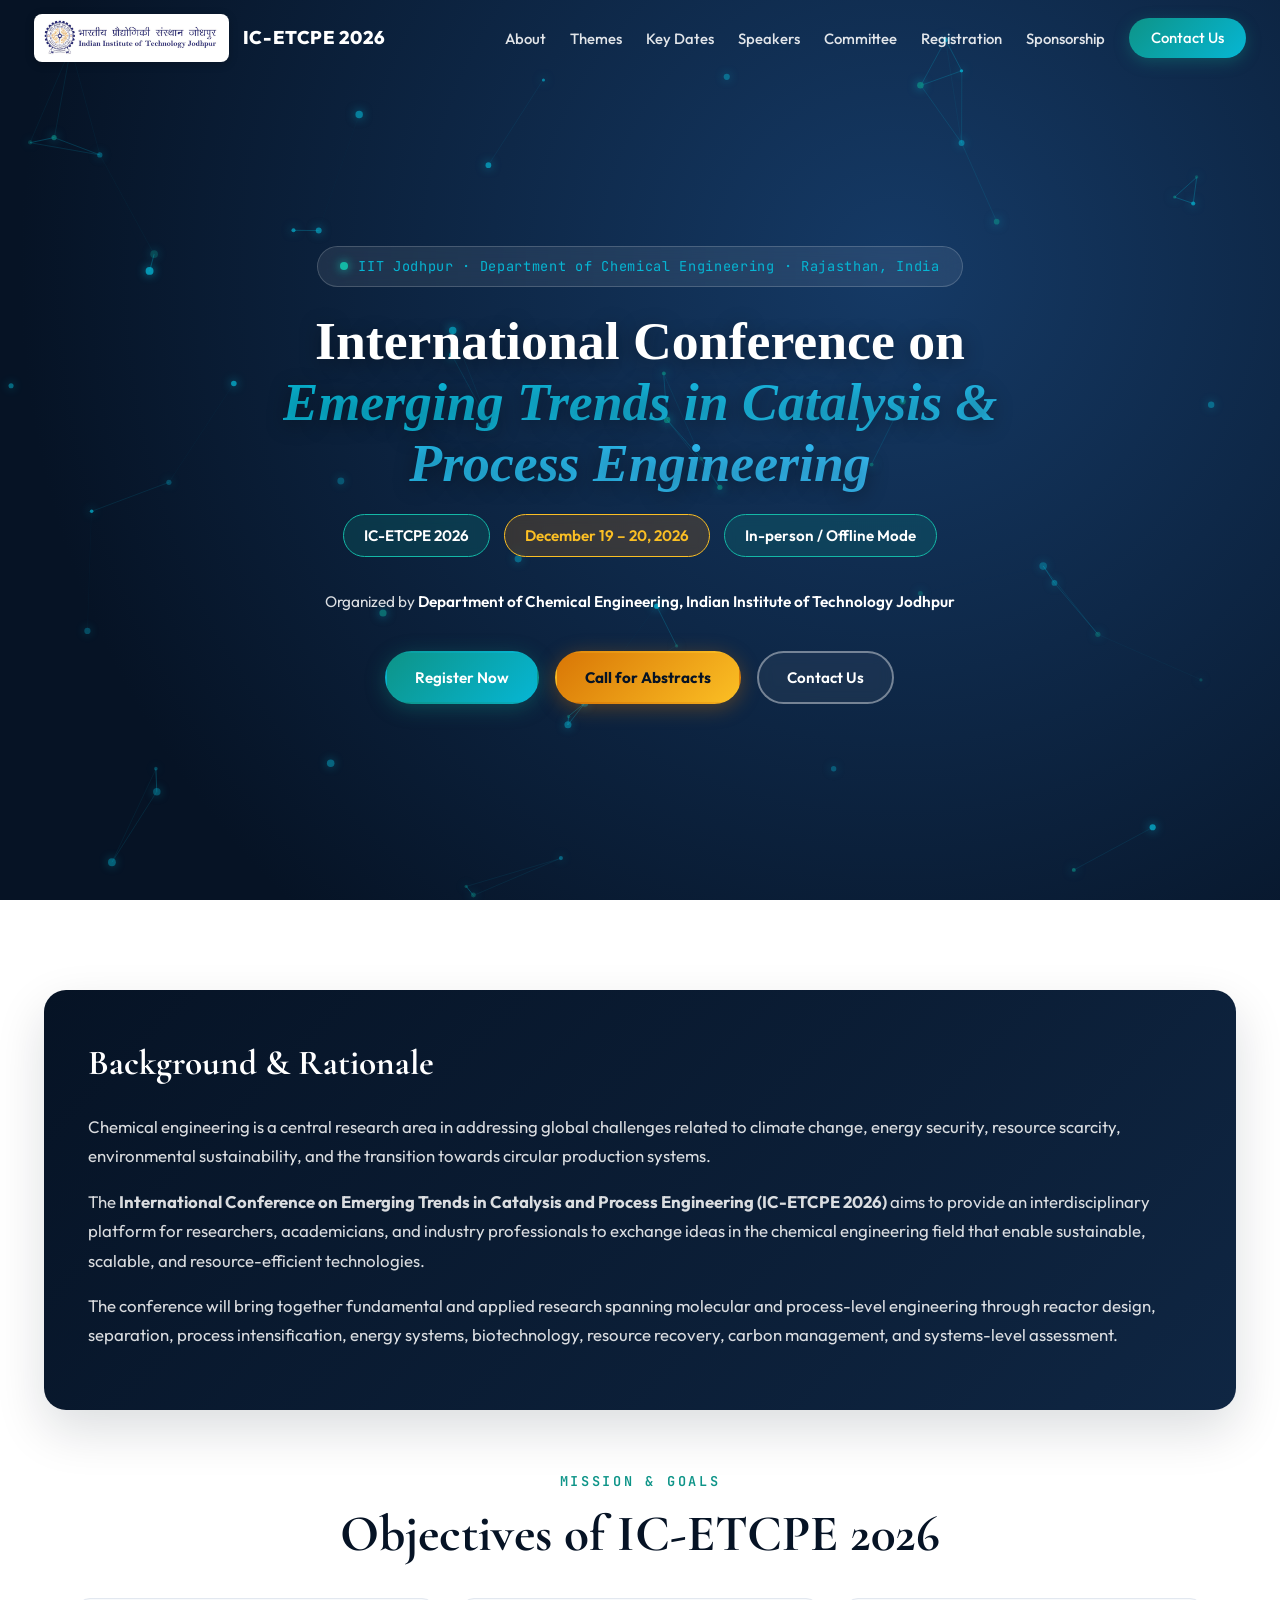
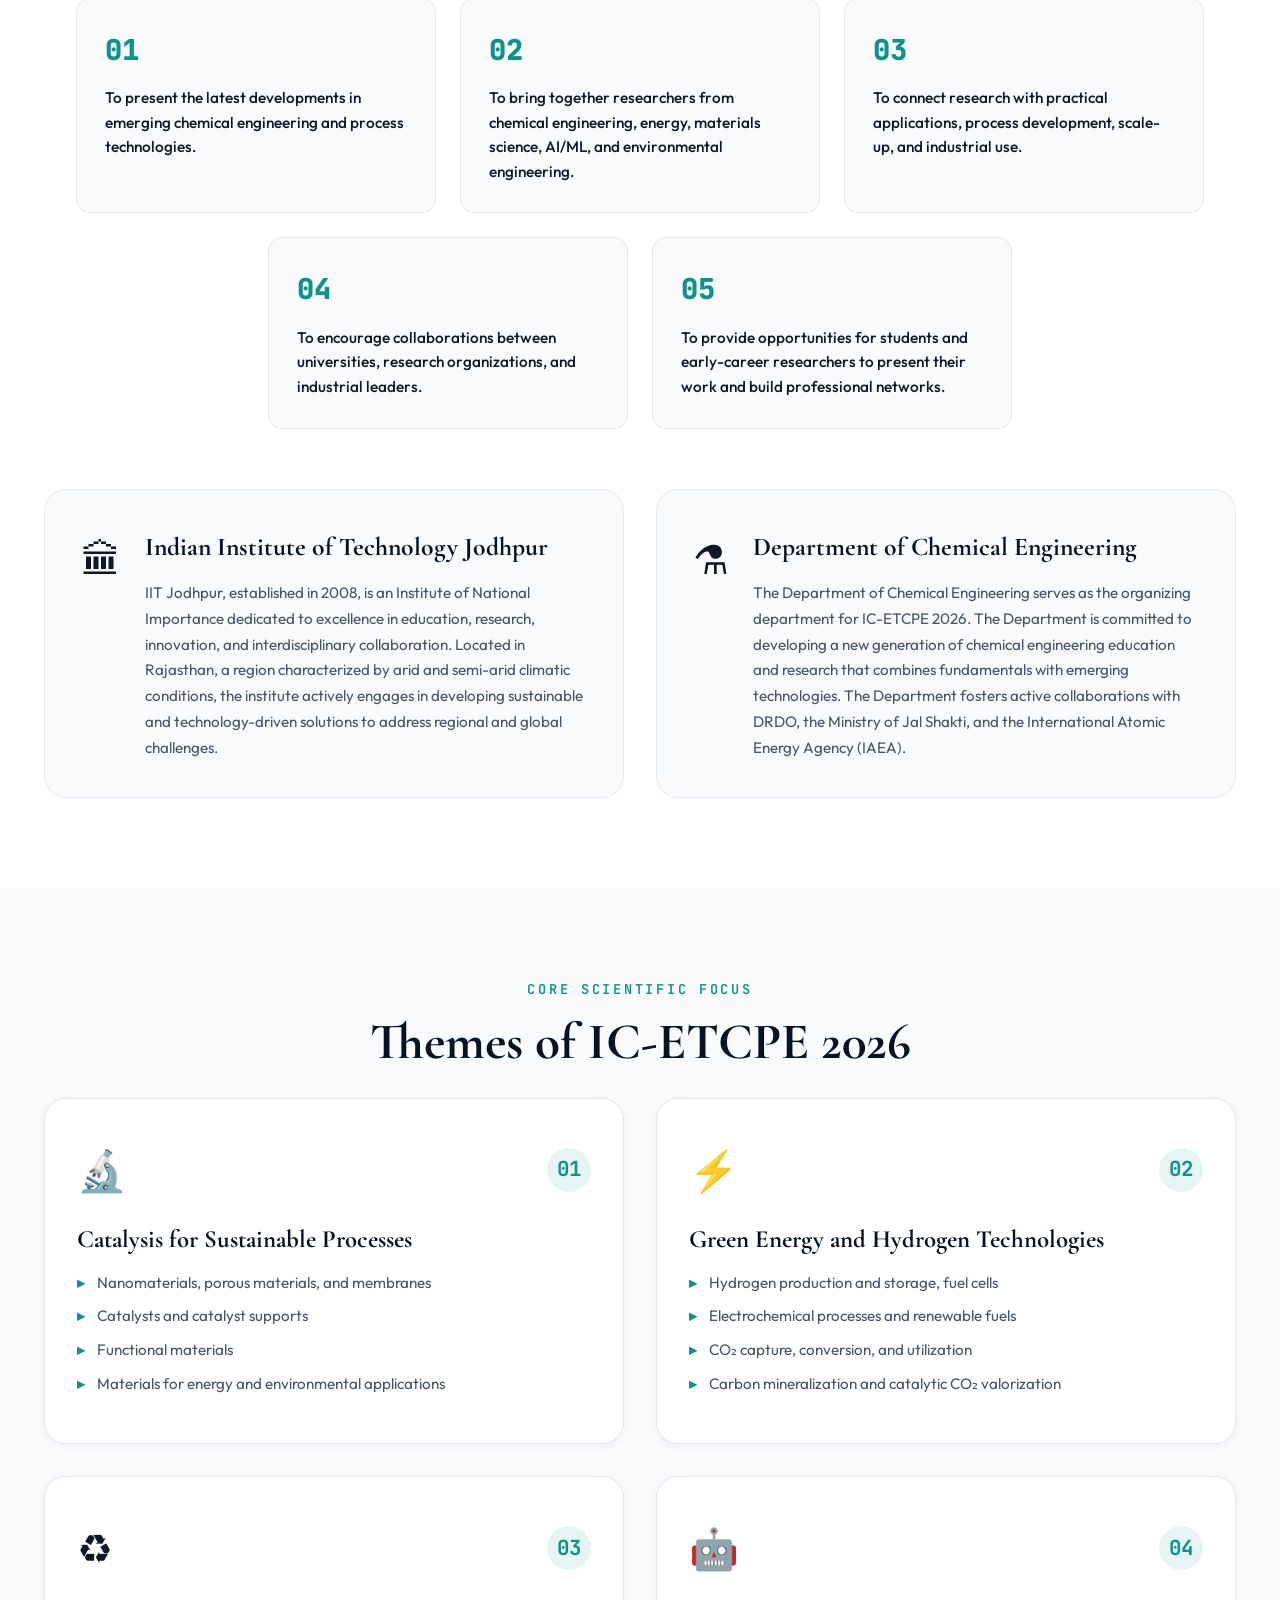
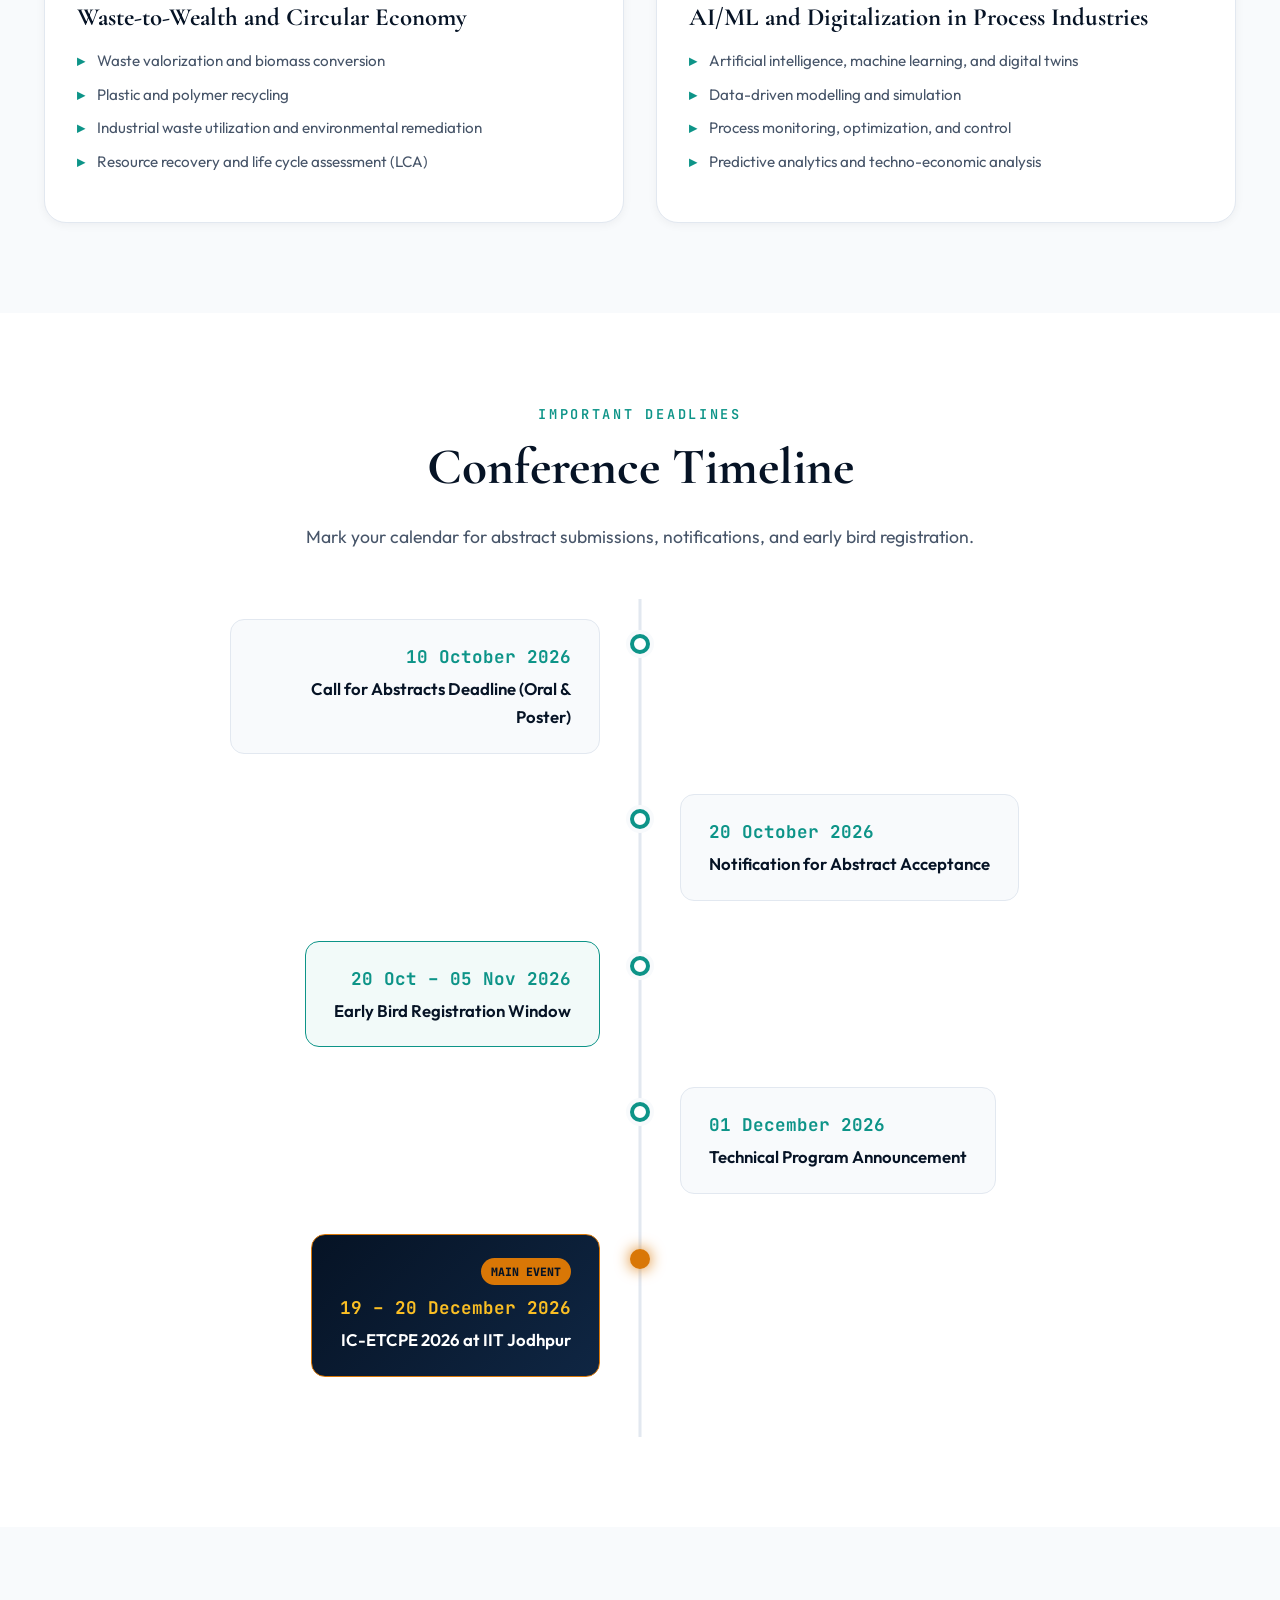
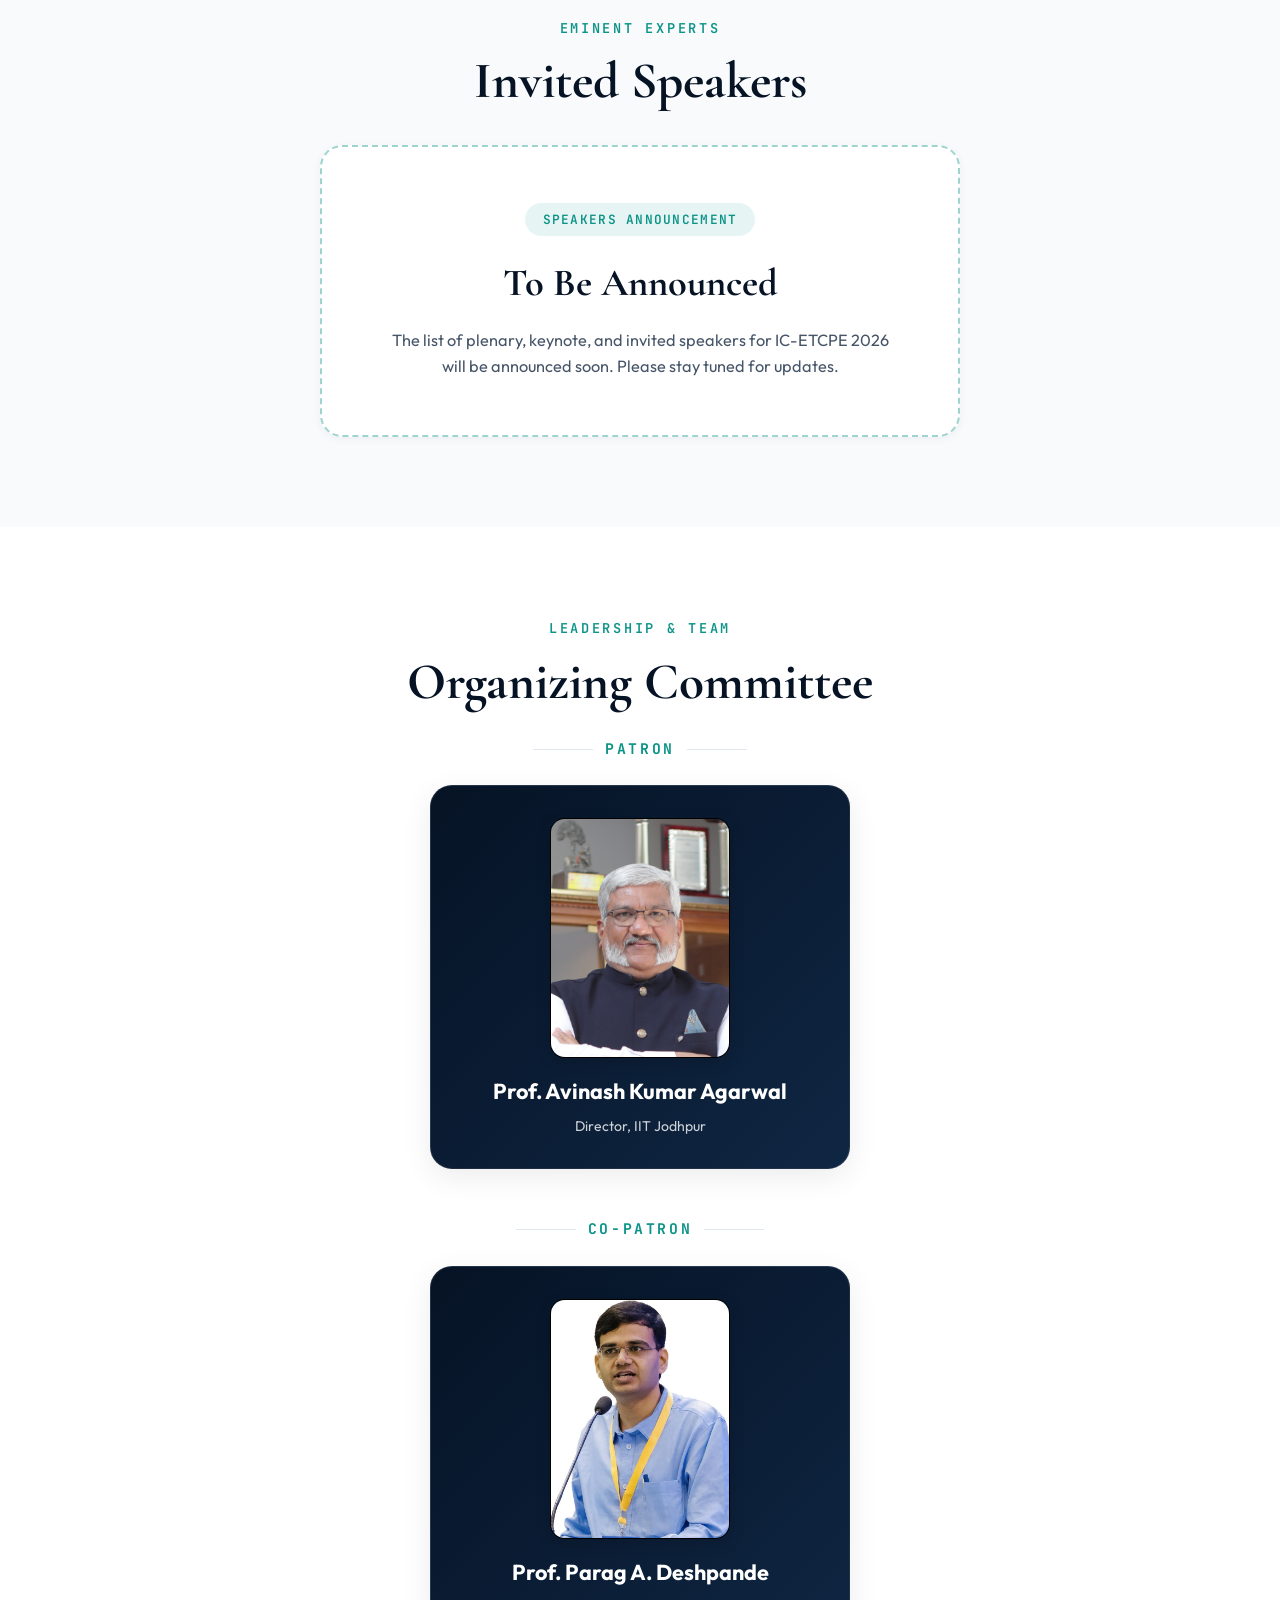
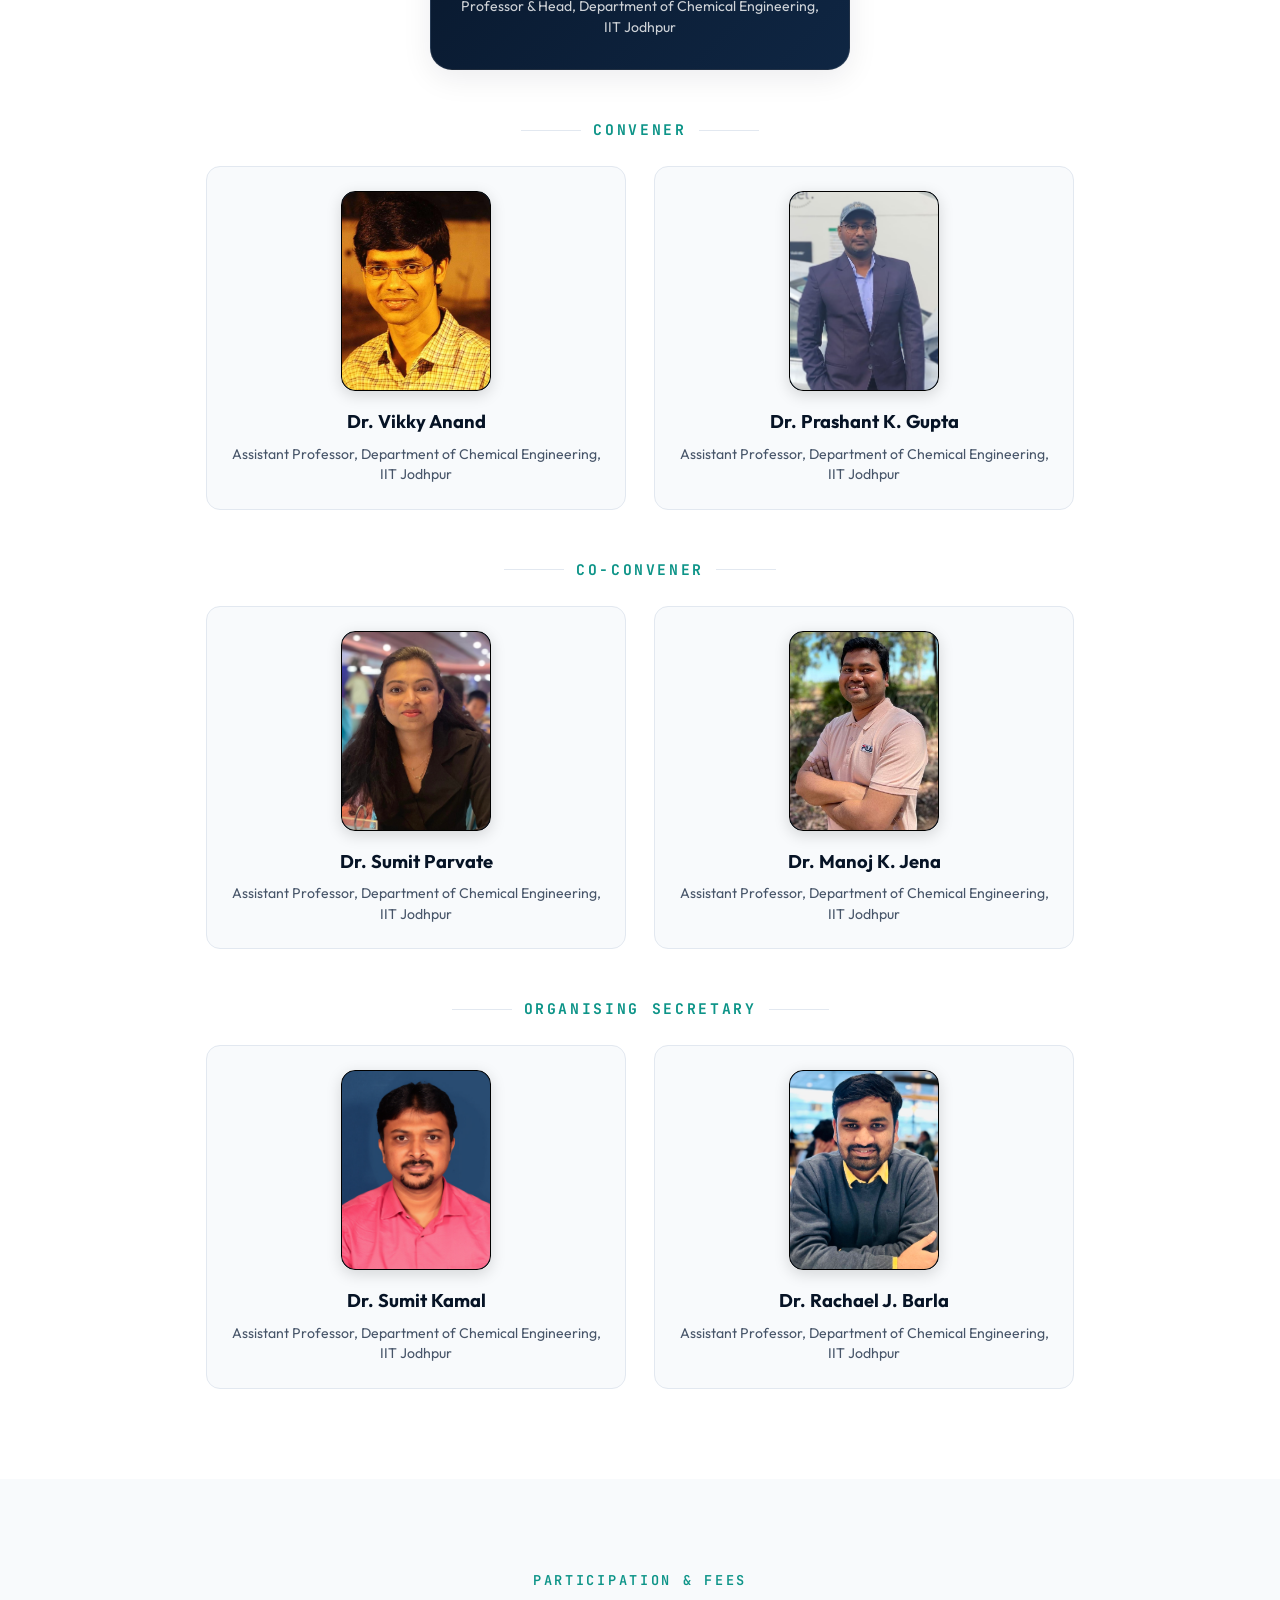
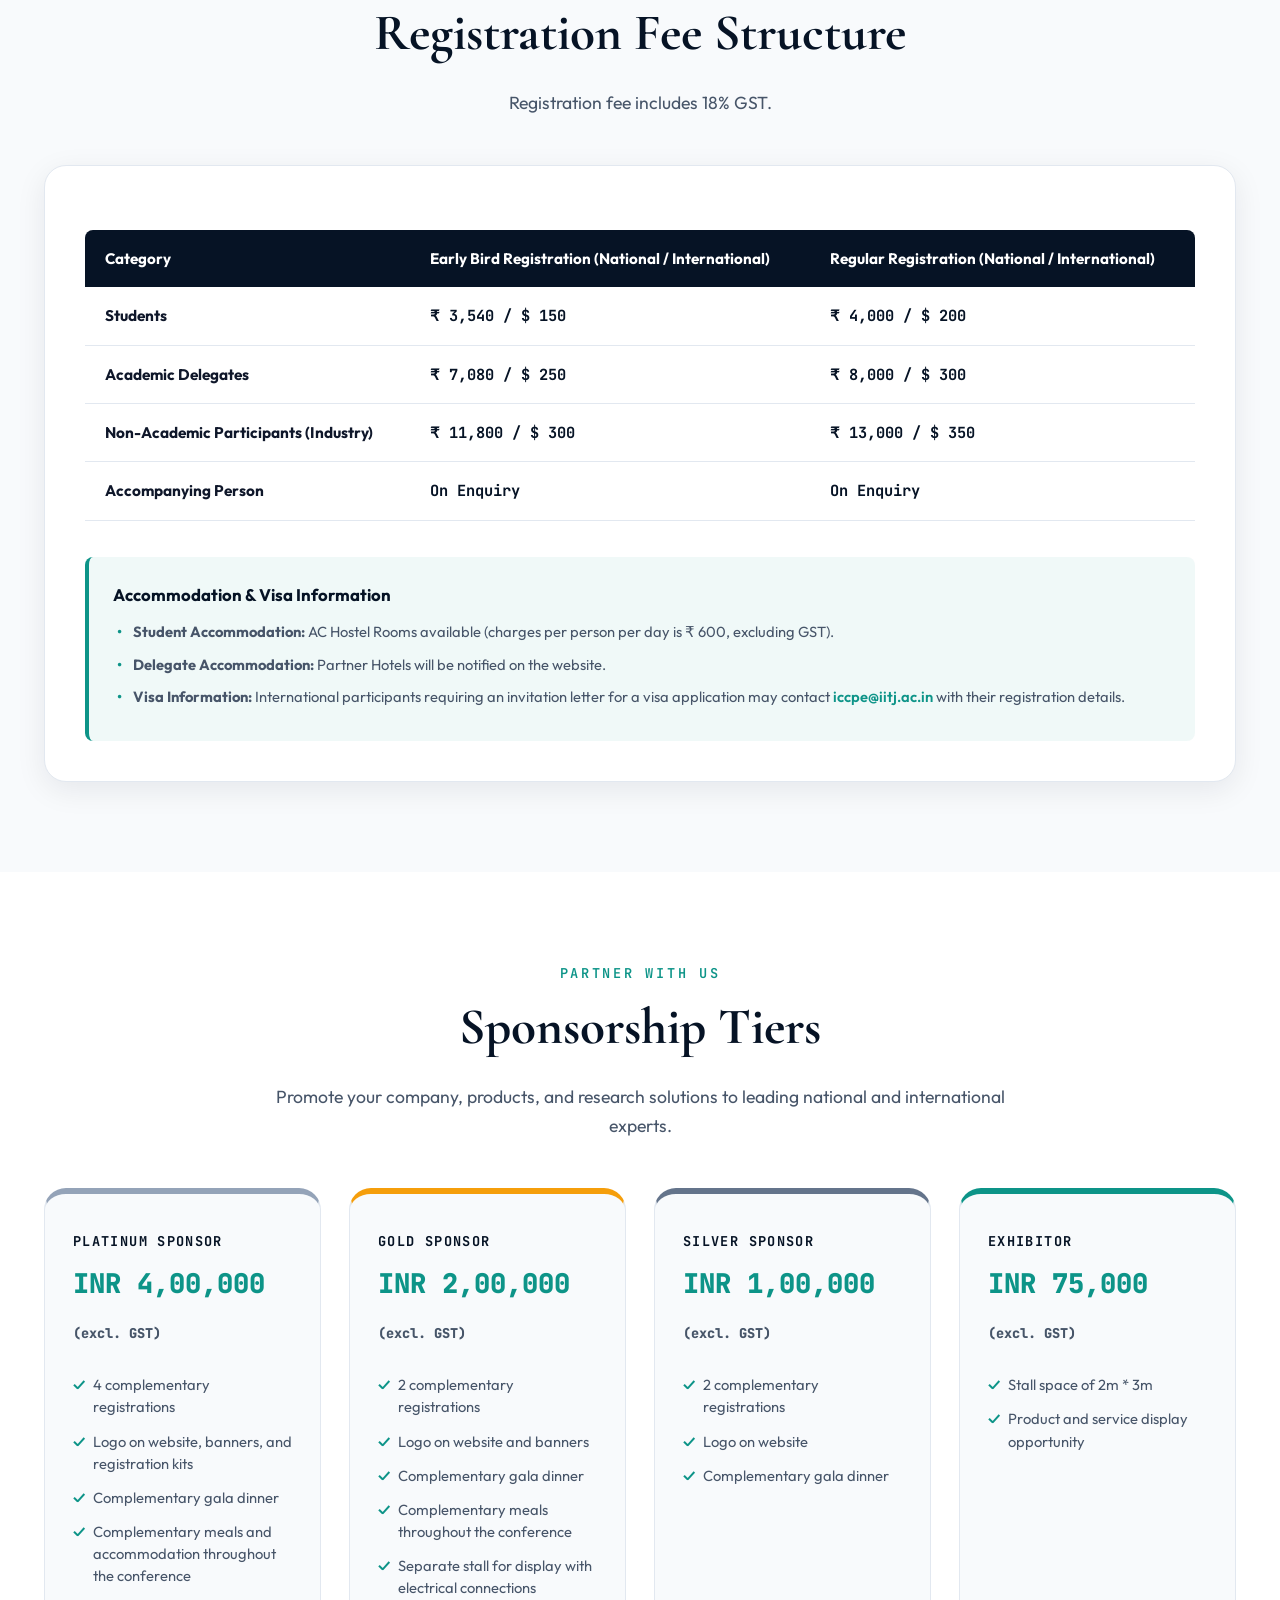
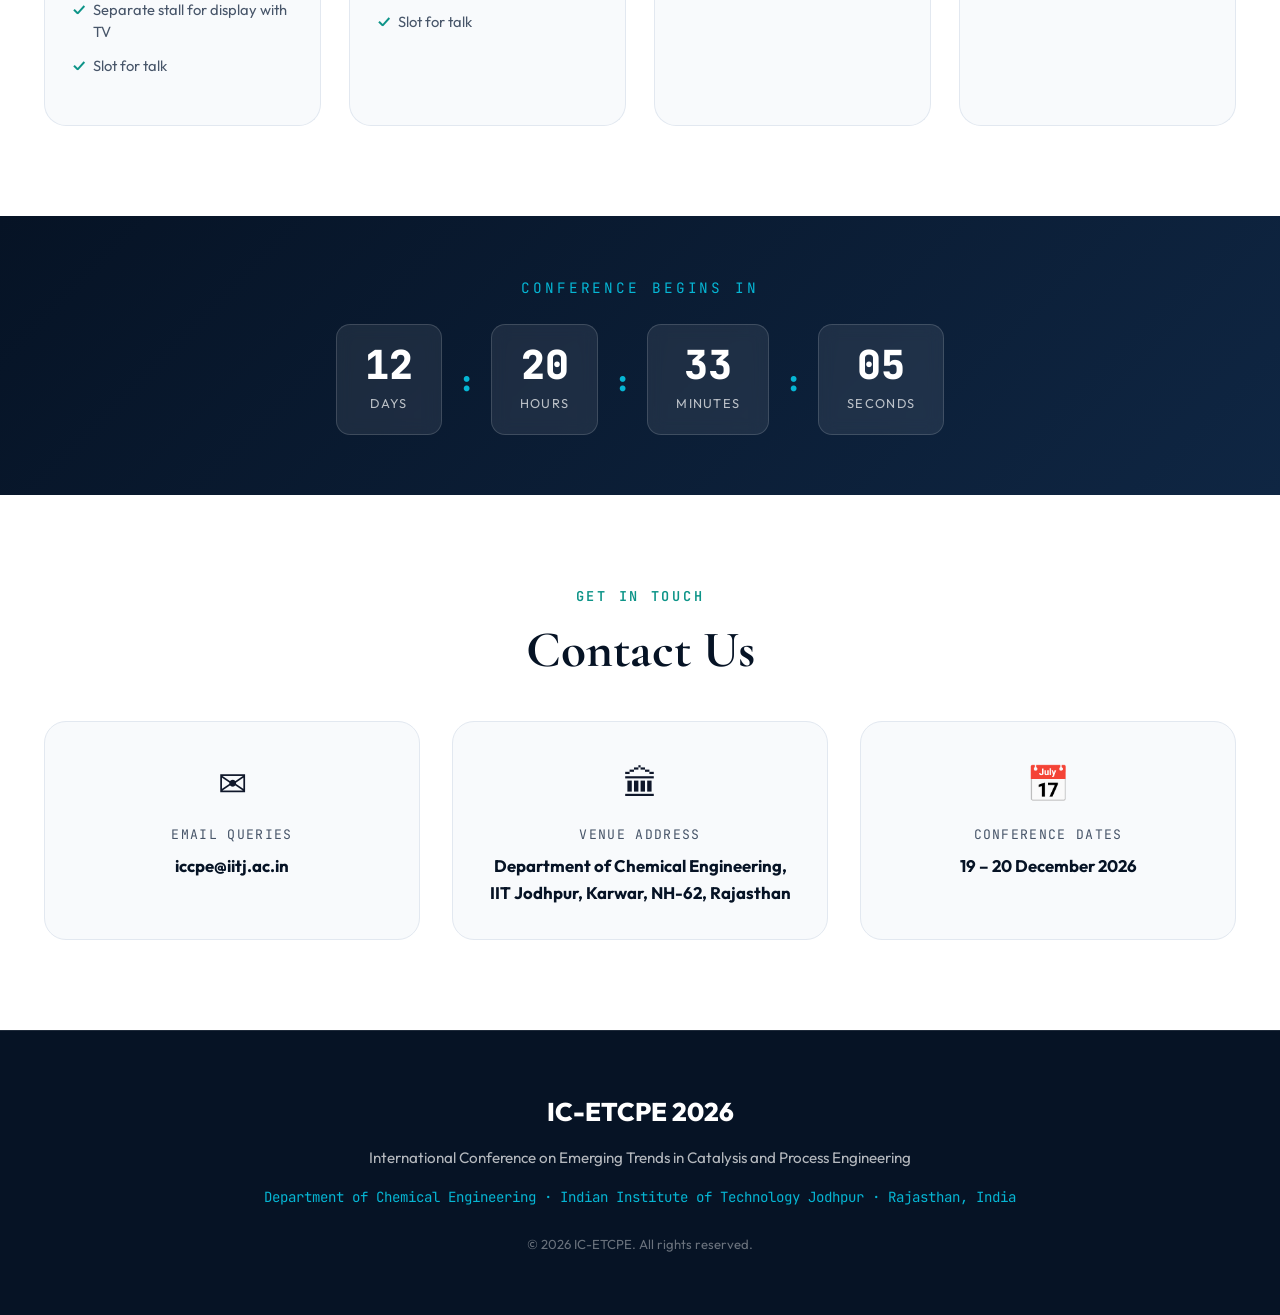
==== commit f6bbc386: "Add files via upload" ====
--- a/index_standalone.html
+++ b/index_standalone.html
@@ -366,8 +366,8 @@
 }
 
 .hero-title {
-  font-family: var(--font-serif);
-  font-size: clamp(2.4rem, 5.2vw, 4.2rem);
+  font-family: Cambria, Georgia, 'Times New Roman', serif;
+  font-size: clamp(2rem, 4.2vw, 3.4rem);
   font-weight: 700;
   line-height: 1.14;
   margin-bottom: 20px;
@@ -820,11 +820,11 @@
 
 /* STYLIZED PHOTO PLACEHOLDERS */
 .photo-placeholder {
-  width: 110px;
-  height: 110px;
+  width: 150px;
+  height: 200px;
   border-radius: var(--radius-md);
   background: linear-gradient(135deg, #102a45, #07192e);
-  border: 2px dashed rgba(6, 182, 212, 0.45);
+  border: 1px solid #000;
   color: var(--cyan-accent);
   font-family: var(--font-mono);
   font-size: 0.78rem;
@@ -833,16 +833,24 @@
   justify-content: center;
   margin: 0 auto 16px auto;
   text-align: center;
-  padding: 6px;
+  padding: 0;
   box-shadow: 0 4px 15px rgba(0, 0, 0, 0.15);
   transition: var(--transition);
 }
 
 .photo-placeholder.leader {
-  width: 130px;
-  height: 130px;
-  border-color: var(--amber-light);
+  width: 180px;
+  height: 240px;
+  border-color: #000;
   color: var(--amber-light);
+}
+
+.photo-placeholder img {
+  width: 100%;
+  height: 100%;
+  object-fit: cover;
+  border-radius: inherit;
+  display: block;
 }
 
 /* REQUIREMENT 2: ORGANIZING COMMITTEE SUB-SECTIONS (PATRON, CO-PATRON, CONVENER, CO-CONVENER, SECRETARY) */
@@ -1333,7 +1341,7 @@
   }
 
   .hero-title {
-    font-size: 2.1rem;
+    font-size: 1.8rem;
   }
 
   .countdown-grid {
@@ -1667,7 +1675,7 @@
         <div class="comm-sub-title">Patron</div>
         <div class="comm-row-1">
           <div class="leader-card">
-            <div class="photo-placeholder leader">&lt;patron_photo_1&gt;</div>
+            <div class="photo-placeholder leader"><img src="images/patron_photo_1.jpeg" alt="Prof. Avinash Kumar Agarwal"></div>
             <div class="leader-name">Prof. Avinash Kumar Agarwal</div>
             <div class="leader-role">Director, IIT Jodhpur</div>
           </div>
@@ -1679,7 +1687,7 @@
         <div class="comm-sub-title">Co-Patron</div>
         <div class="comm-row-1">
           <div class="leader-card">
-            <div class="photo-placeholder leader">&lt;copatron_photo_1&gt;</div>
+            <div class="photo-placeholder leader"><img src="images/copatron_photo_1.jpg" alt="Prof. Parag A. Deshpande"></div>
             <div class="leader-name">Prof. Parag A. Deshpande</div>
             <div class="leader-role">Professor &amp; Head, Department of Chemical Engineering, IIT Jodhpur</div>
           </div>
@@ -1691,12 +1699,12 @@
         <div class="comm-sub-title">Convener</div>
         <div class="comm-row-2">
           <div class="comm-card">
-            <div class="photo-placeholder">&lt;convenor_photo_1&gt;</div>
+            <div class="photo-placeholder"><img src="images/convenor_photo_1.jpg" alt="Dr. Vikky Anand"></div>
             <div class="comm-name">Dr. Vikky Anand</div>
             <div class="comm-role">Assistant Professor, Department of Chemical Engineering, IIT Jodhpur</div>
           </div>
           <div class="comm-card">
-            <div class="photo-placeholder">&lt;convenor_photo_2&gt;</div>
+            <div class="photo-placeholder"><img src="images/convenor_photo_2.jpeg" alt="Dr. Prashant K. Gupta"></div>
             <div class="comm-name">Dr. Prashant K. Gupta</div>
             <div class="comm-role">Assistant Professor, Department of Chemical Engineering, IIT Jodhpur</div>
           </div>
@@ -1708,12 +1716,12 @@
         <div class="comm-sub-title">Co-Convener</div>
         <div class="comm-row-2">
           <div class="comm-card">
-            <div class="photo-placeholder">&lt;coconvenor_photo_1&gt;</div>
+            <div class="photo-placeholder"><img src="images/coconvenor_photo_1.jpg" alt="Dr. Sumit Parvate"></div>
             <div class="comm-name">Dr. Sumit Parvate</div>
             <div class="comm-role">Assistant Professor, Department of Chemical Engineering, IIT Jodhpur</div>
           </div>
           <div class="comm-card">
-            <div class="photo-placeholder">&lt;coconvenor_photo_2&gt;</div>
+            <div class="photo-placeholder"><img src="images/coconvenor_photo_2.jpg" alt="Dr. Manoj K. Jena"></div>
             <div class="comm-name">Dr. Manoj K. Jena</div>
             <div class="comm-role">Assistant Professor, Department of Chemical Engineering, IIT Jodhpur</div>
           </div>
@@ -1725,12 +1733,12 @@
         <div class="comm-sub-title">Organising Secretary</div>
         <div class="comm-row-2">
           <div class="comm-card">
-            <div class="photo-placeholder">&lt;secretary_photo_1&gt;</div>
+            <div class="photo-placeholder"><img src="images/secretary_photo_1.jpg" alt="Dr. Sumit Kamal"></div>
             <div class="comm-name">Dr. Sumit Kamal</div>
             <div class="comm-role">Assistant Professor, Department of Chemical Engineering, IIT Jodhpur</div>
           </div>
           <div class="comm-card">
-            <div class="photo-placeholder">&lt;secretary_photo_2&gt;</div>
+            <div class="photo-placeholder"><img src="images/secretary_photo_2.jpeg" alt="Dr. Rachael J. Barla"></div>
             <div class="comm-name">Dr. Rachael J. Barla</div>
             <div class="comm-role">Assistant Professor, Department of Chemical Engineering, IIT Jodhpur</div>
           </div>
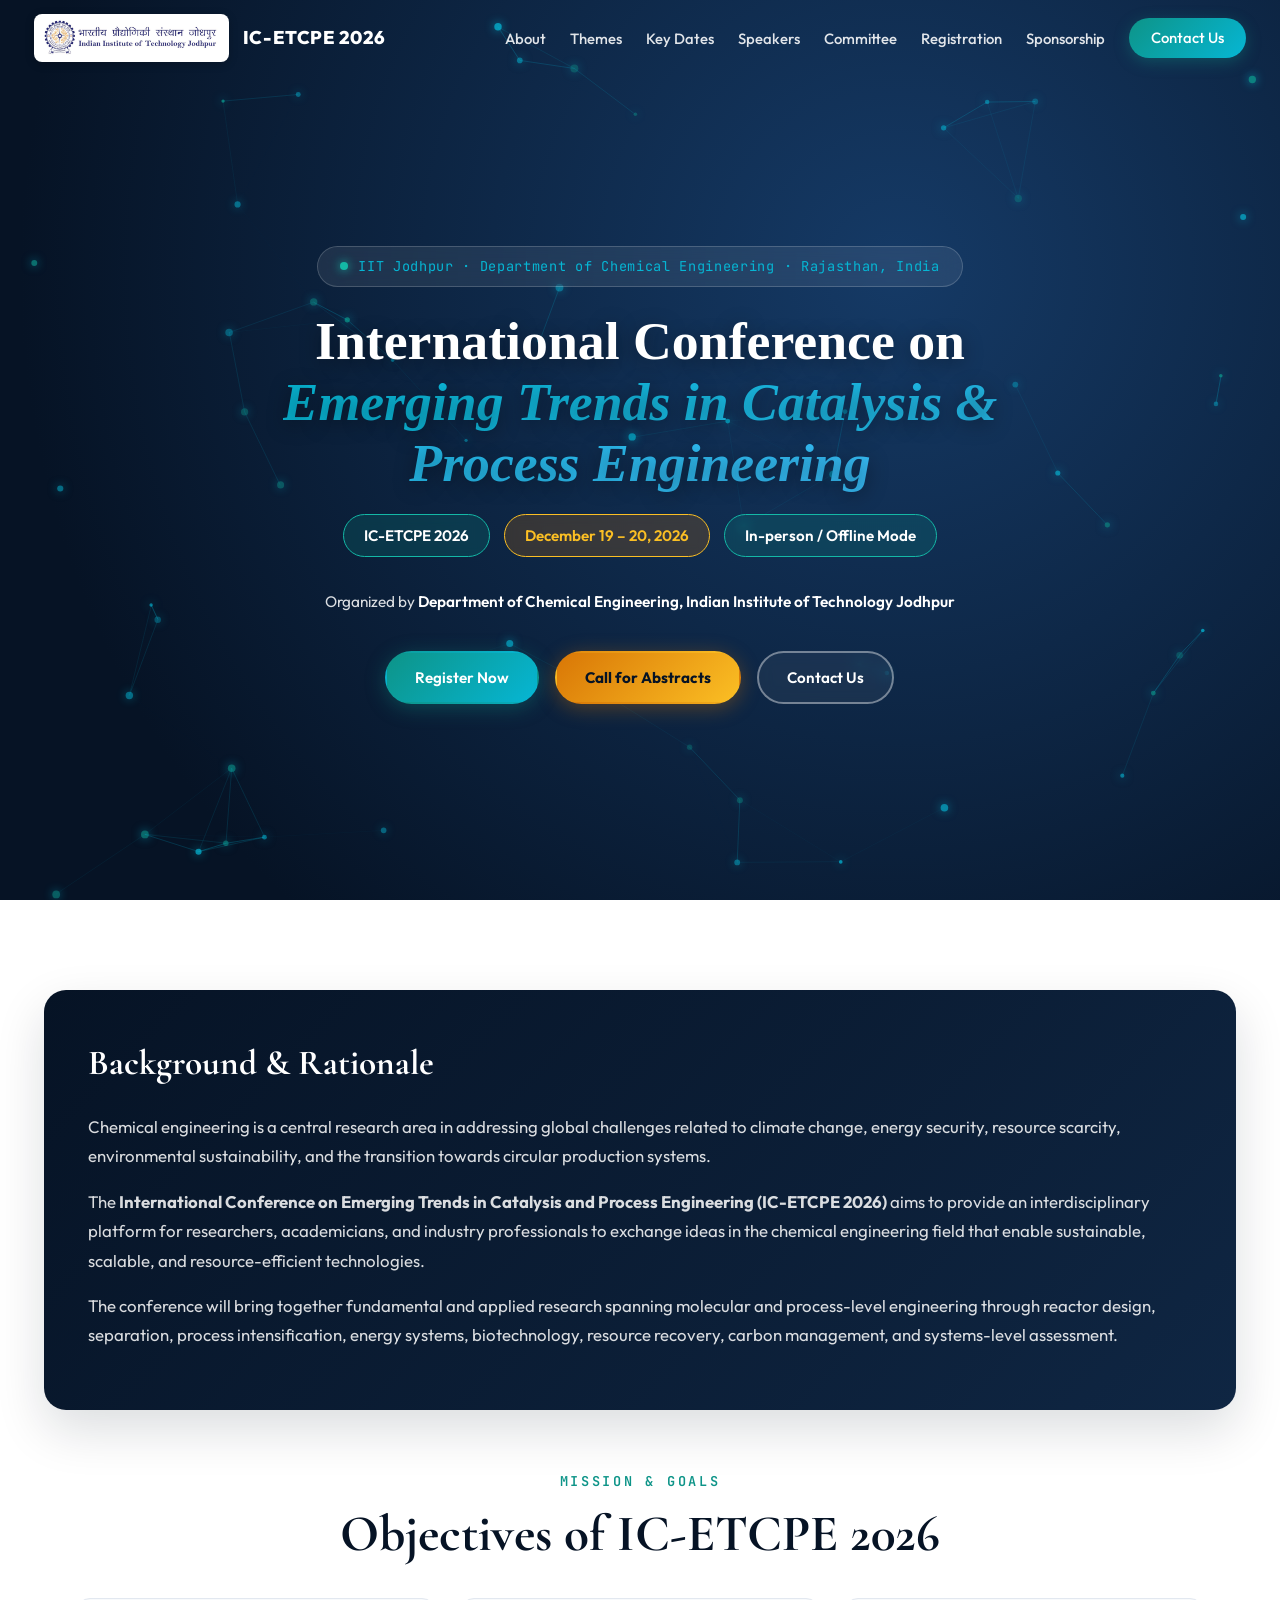
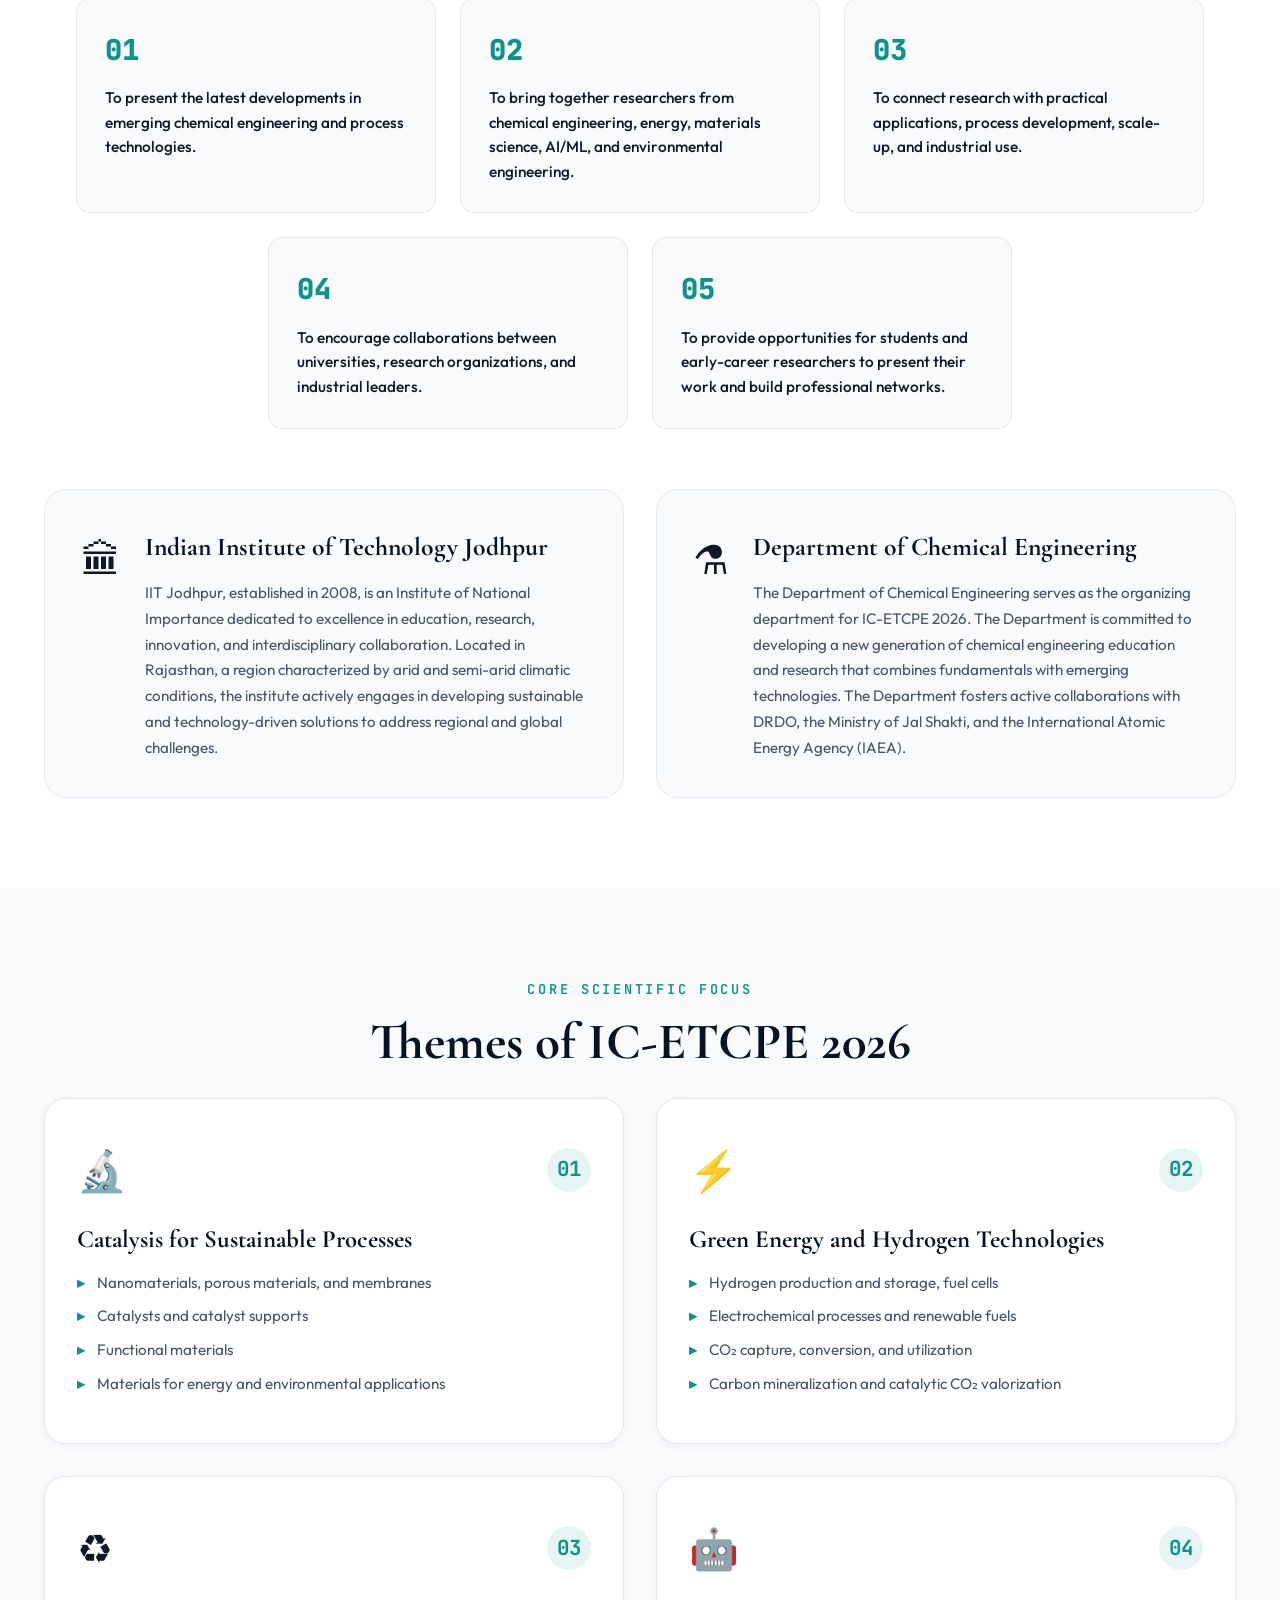
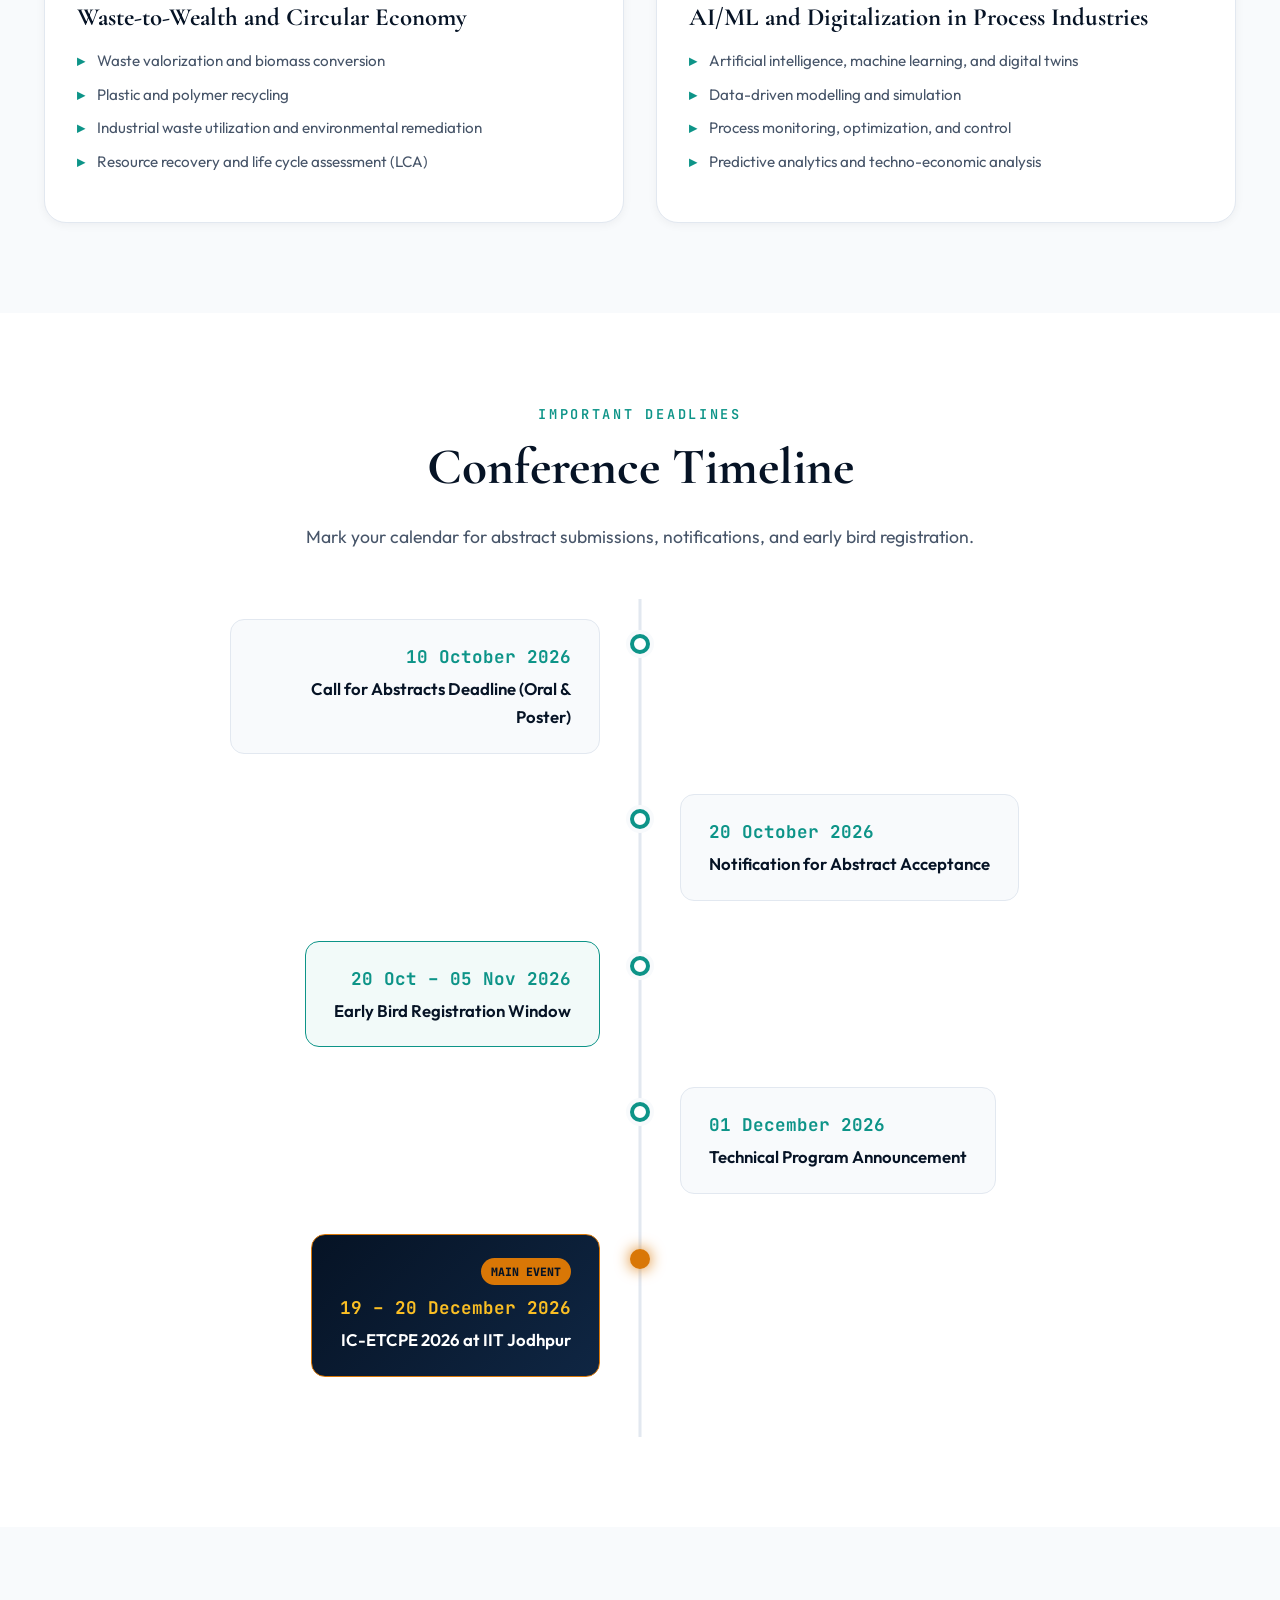
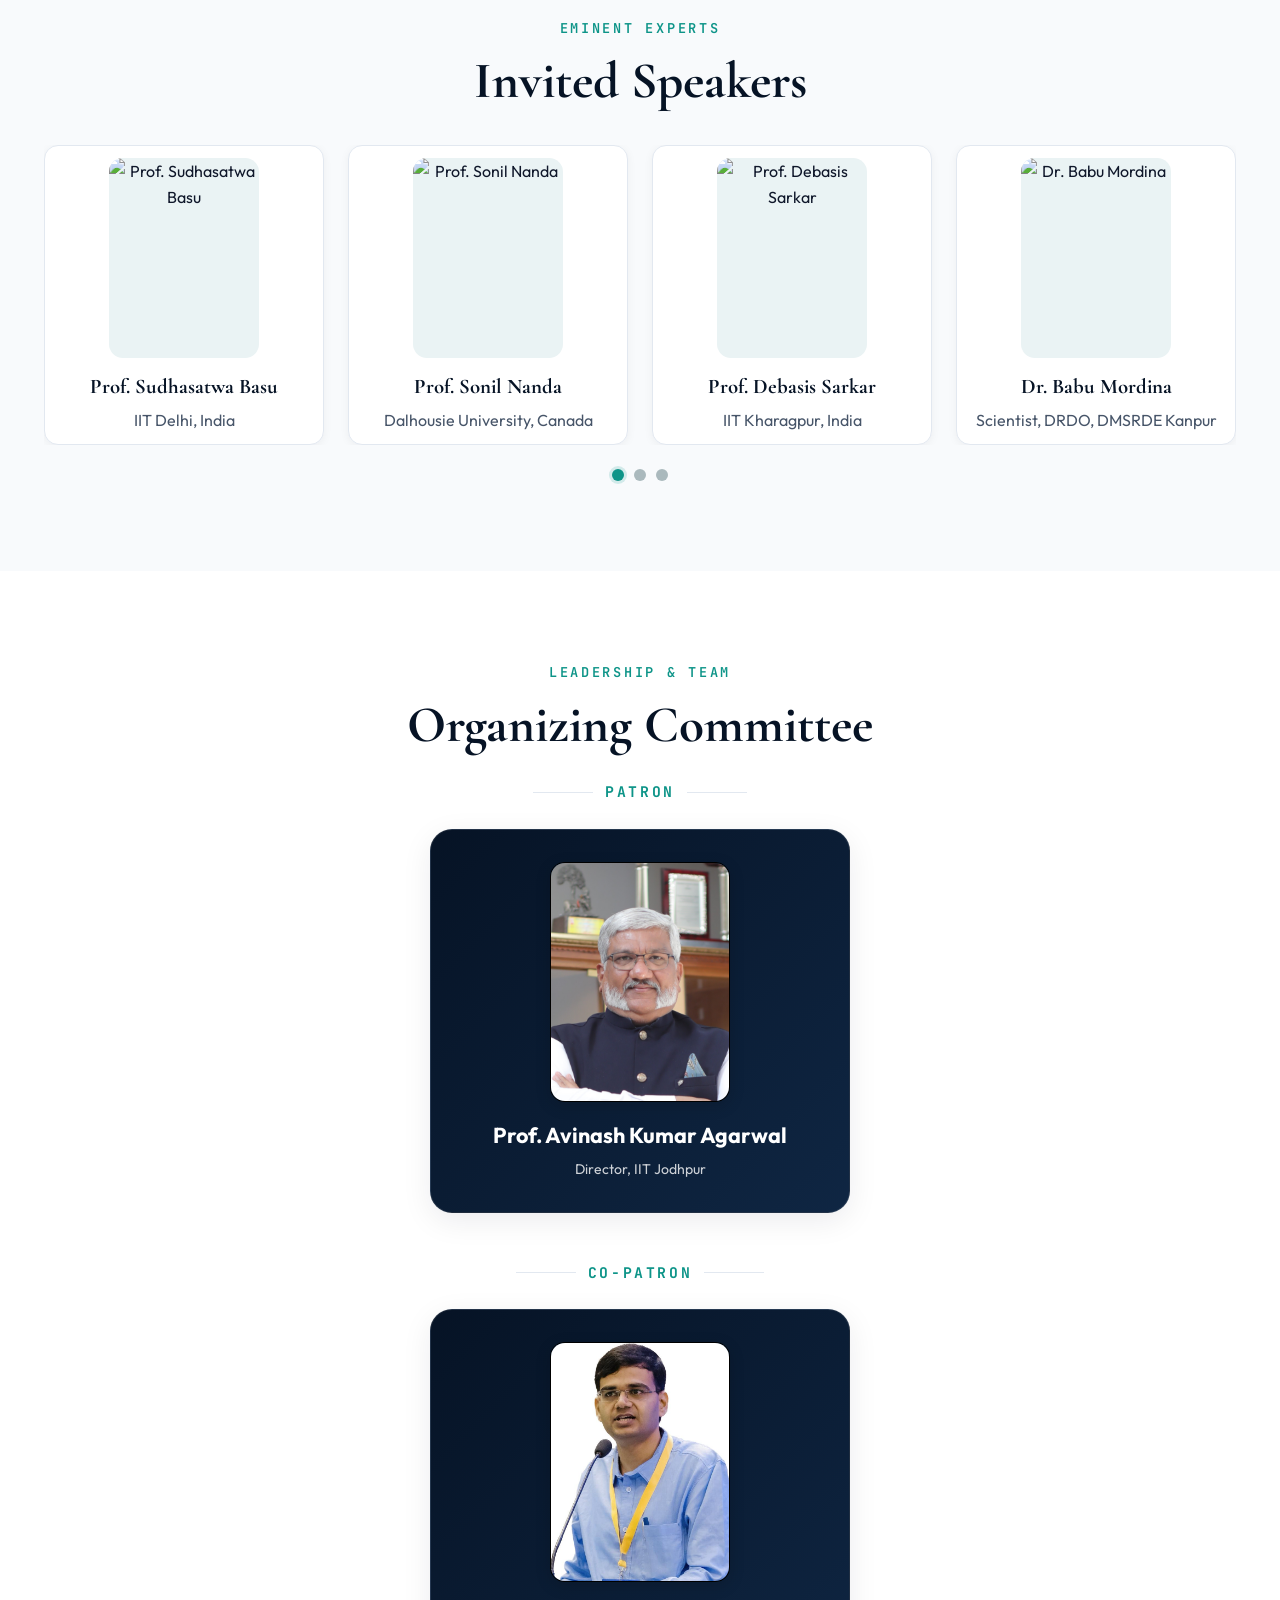
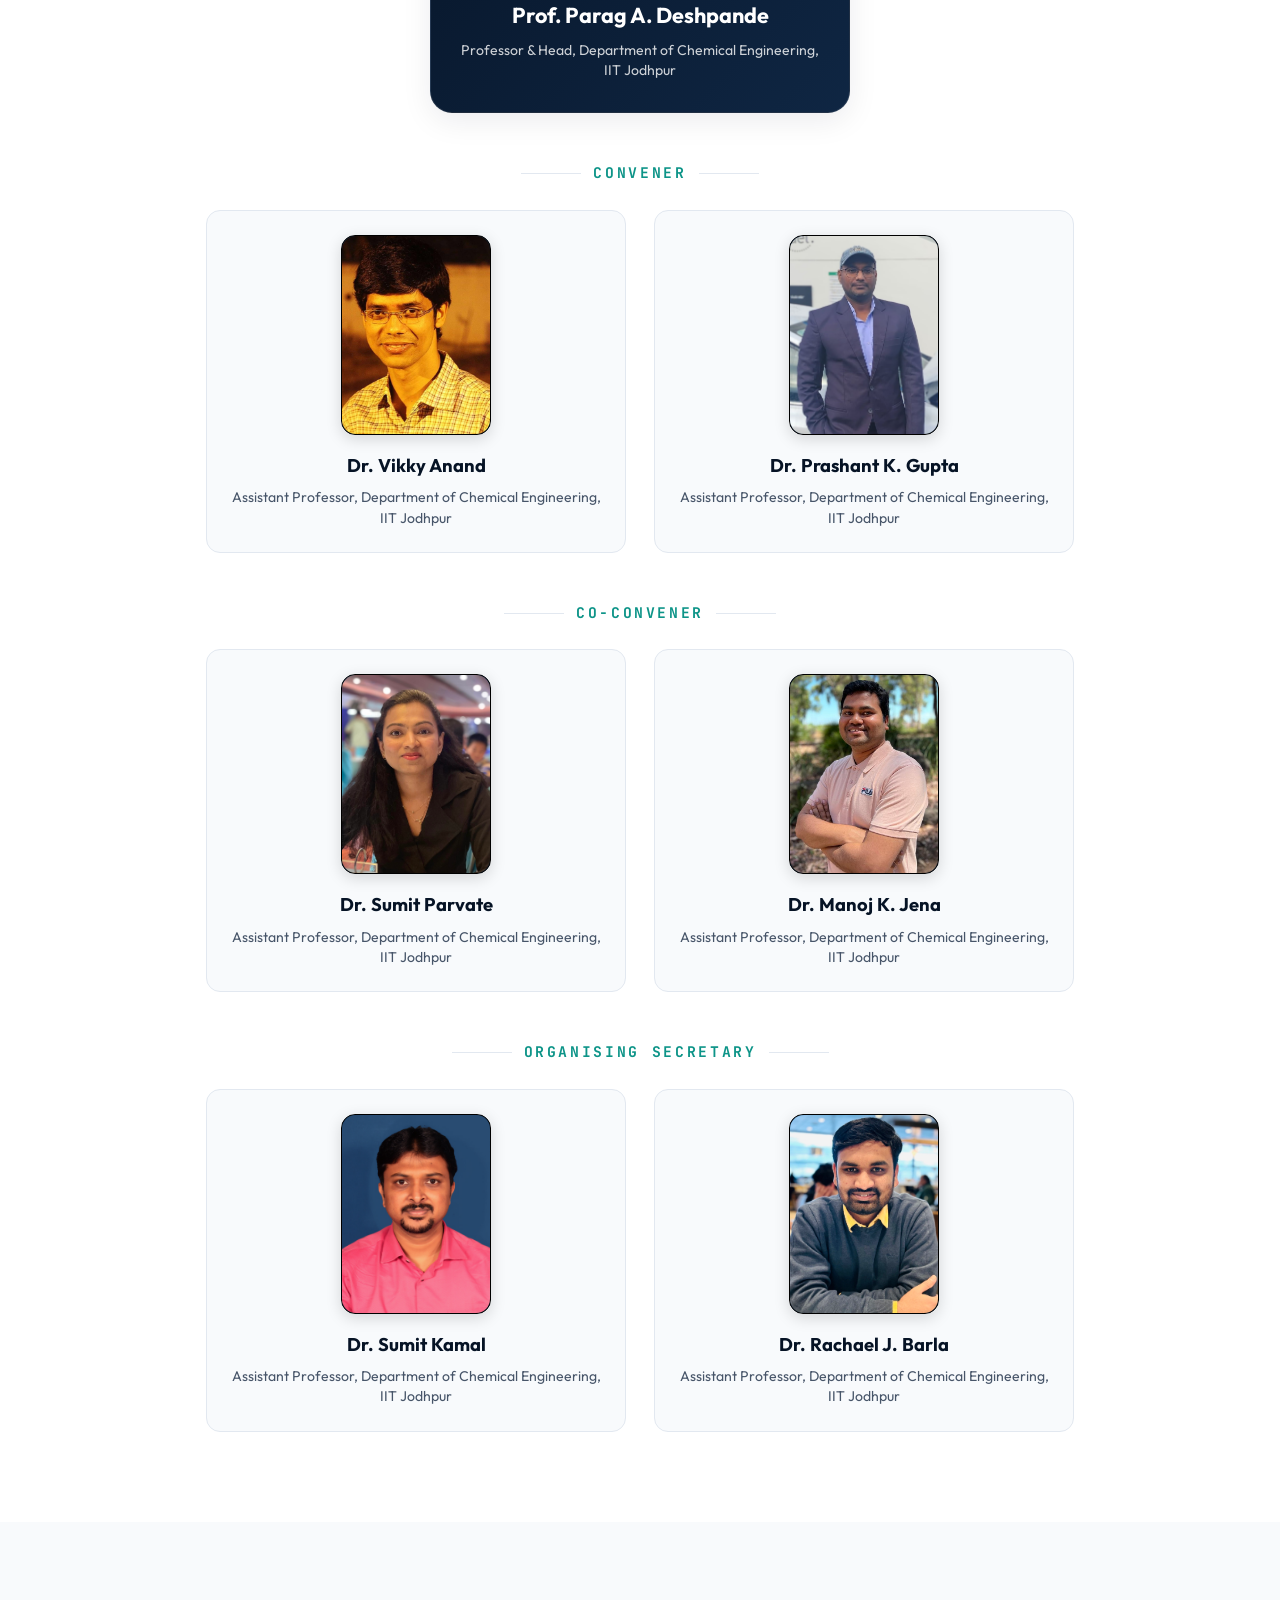
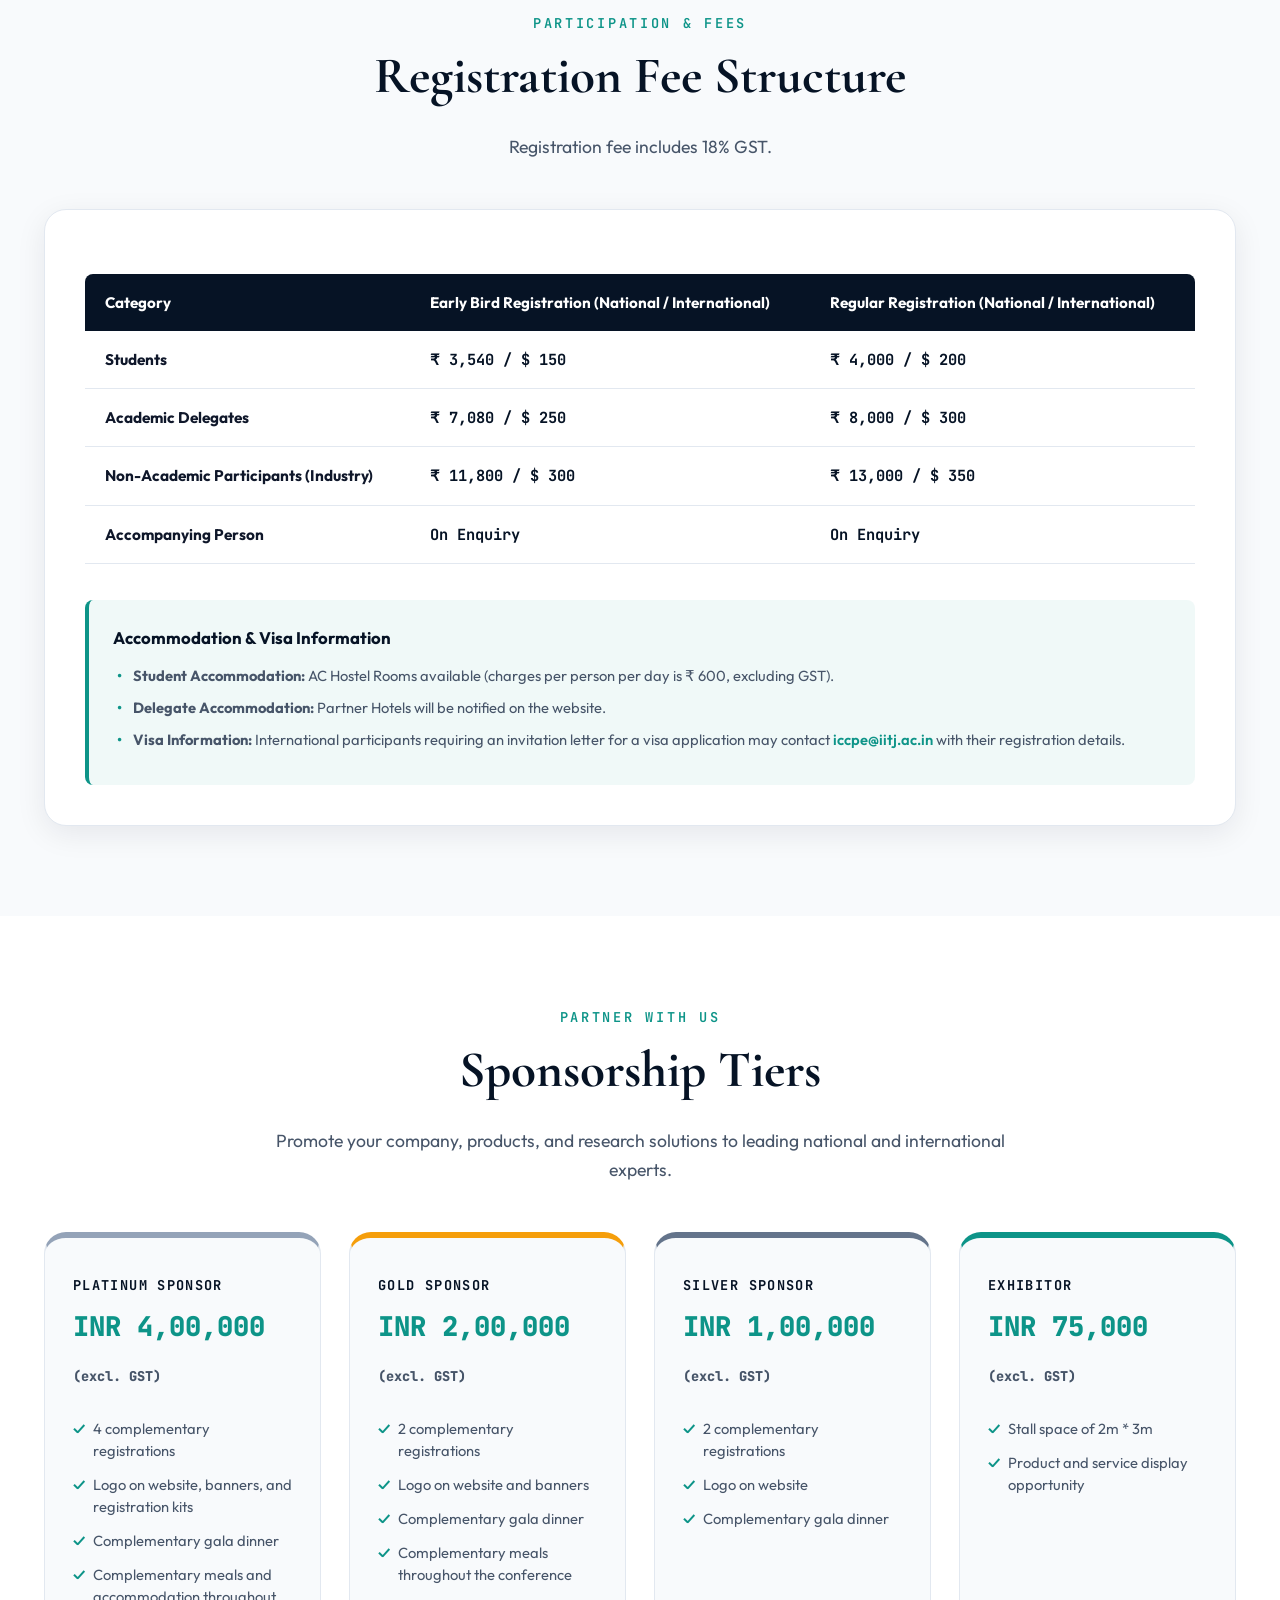
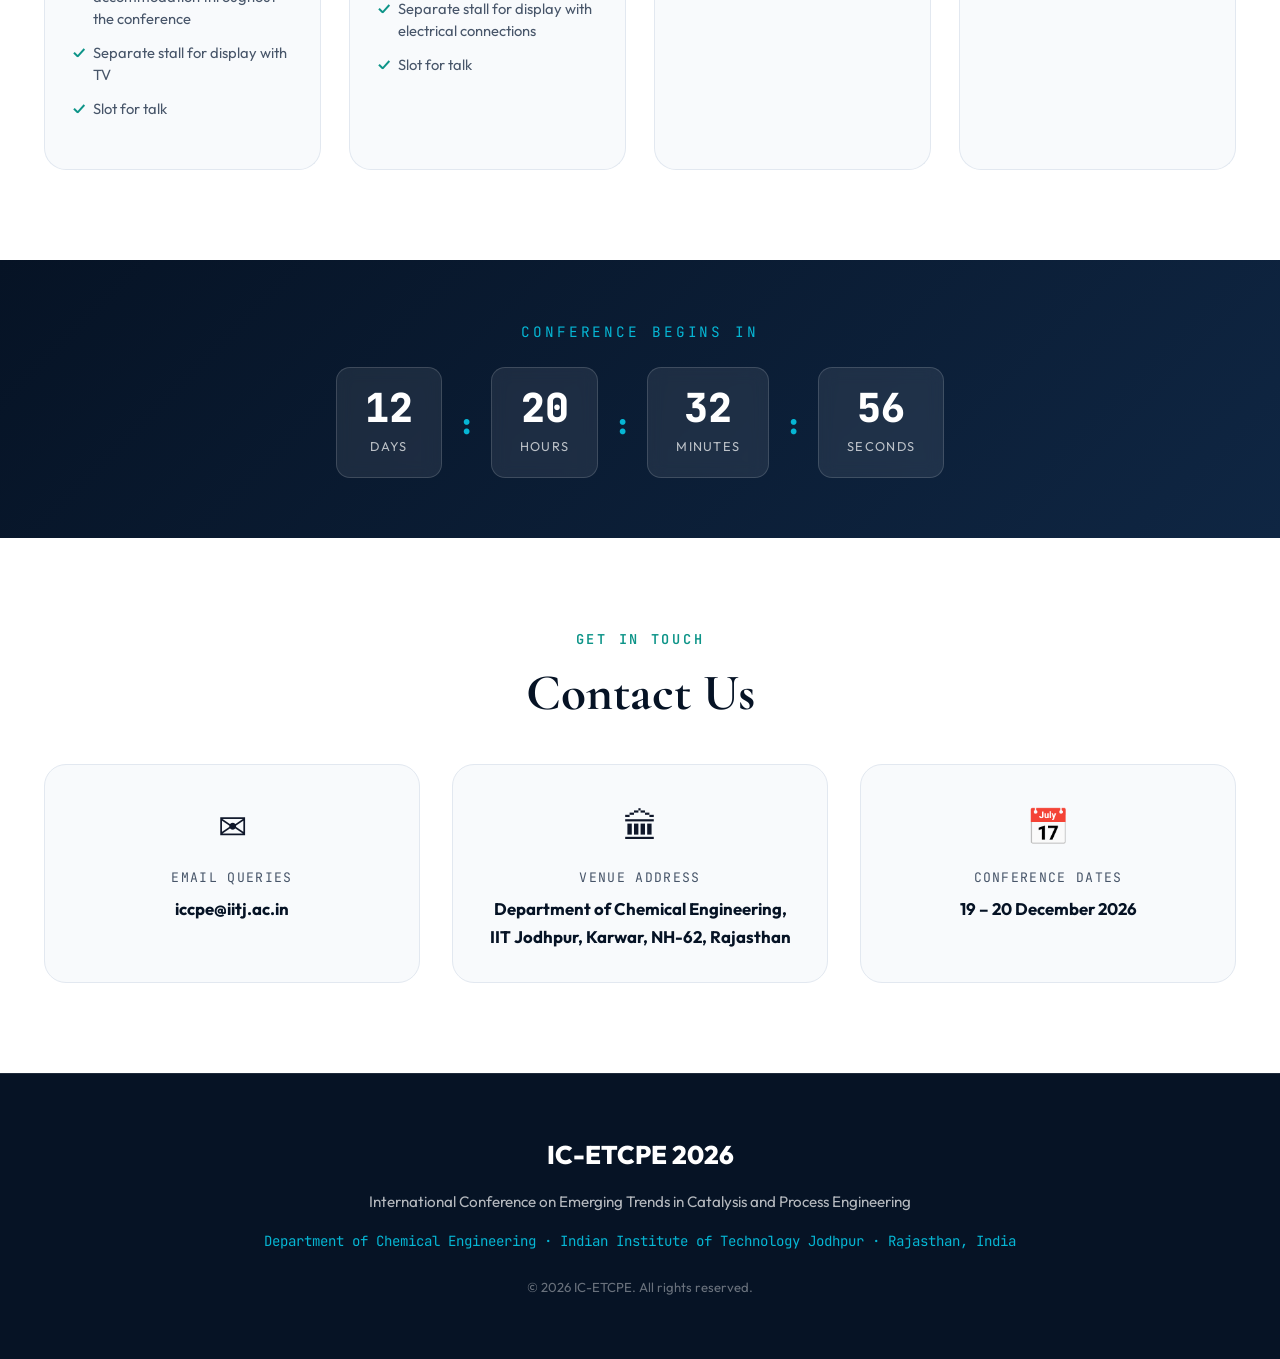
==== commit ea3ef528: "Add files via upload" ====
--- a/index_standalone.html
+++ b/index_standalone.html
@@ -768,6 +768,86 @@
 /* REQUIREMENT 1: TO BE ANNOUNCED CARD FOR SPEAKERS */
 .speakers {
   background: var(--sand-bg);
+}
+
+.speaker-carousel {
+  margin: 32px auto 0;
+}
+
+.speaker-stage {
+  position: relative;
+  overflow: hidden;
+}
+
+.speaker-track {
+  display: flex;
+  gap: 24px;
+  transition: transform 0.6s cubic-bezier(0.22, 0.61, 0.36, 1);
+  will-change: transform;
+}
+
+.speaker-card {
+  box-sizing: border-box;
+  flex: 0 0 calc((100% - 72px) / 4);
+  min-width: 0;
+  padding: 12px;
+  background: var(--white);
+  border: 1px solid var(--border-light);
+  border-radius: var(--radius-md);
+  box-shadow: var(--shadow-sm);
+  text-align: center;
+}
+
+.speaker-photo {
+  width: 150px;
+  height: 200px;
+  margin: 0 auto 16px;
+  overflow: hidden;
+  border-radius: var(--radius-md);
+  background: #eaf3f4;
+}
+
+.speaker-photo img {
+  display: block;
+  width: 100%;
+  height: 100%;
+  object-fit: cover;
+}
+
+.speaker-card .speaker-name {
+  margin: 0 0 8px;
+  color: var(--navy-deep);
+  font-family: var(--font-serif);
+  font-size: 1.3rem;
+  line-height: 1.25;
+}
+
+.speaker-affiliation {
+  margin: 0;
+  color: var(--text-muted);
+  line-height: 1.5;
+}
+
+.speaker-pagination {
+  display: flex;
+  justify-content: center;
+  gap: 10px;
+  margin-top: 24px;
+}
+
+.speaker-page {
+  width: 12px;
+  height: 12px;
+  padding: 0;
+  border: 0;
+  border-radius: 50%;
+  background: #aab9bd;
+  cursor: pointer;
+}
+
+.speaker-page.is-active {
+  background: var(--teal-primary);
+  box-shadow: 0 0 0 3px rgba(13, 148, 136, 0.16);
 }
 
 .tba-card {
@@ -1319,6 +1399,45 @@
 }
 
 @media (max-width: 768px) {
+  .speaker-track {
+    display: grid;
+    grid-template-columns: repeat(2, minmax(0, 1fr));
+    gap: 12px;
+    transform: none !important;
+    transition: none;
+  }
+
+  .speaker-card {
+    display: none;
+    flex: none;
+    width: auto;
+    min-height: 141px;
+    grid-template-columns: 1fr;
+    justify-items: center;
+    row-gap: 6px;
+    padding: 12px;
+    text-align: center;
+  }
+
+  .speaker-card.is-visible {
+    display: grid;
+  }
+
+  .speaker-card.is-entering {
+    animation: speaker-card-enter 0.5s ease both;
+  }
+
+  .speaker-photo {
+    width: 84px;
+    height: 112px;
+    margin: 0 auto 4px;
+  }
+
+  .speaker-card .speaker-name {
+    margin-bottom: 4px;
+    font-size: 1.1rem;
+  }
+
   .nav-links {
     position: fixed;
     top: 70px;
@@ -1372,6 +1491,11 @@
   .speaker-name, .leader-name, .comm-name, .contact-value {
     white-space: normal;
   }
+}
+
+@keyframes speaker-card-enter {
+  from { opacity: 0; transform: translateX(20px); }
+  to { opacity: 1; transform: translateX(0); }
 }
 
 </style>
@@ -1647,18 +1771,71 @@
     </div>
   </section>
 
-  <!-- SPEAKERS SECTION (Requirement 1: To Be Announced Banner) -->
+  <!-- INVITED SPEAKERS SECTION -->
   <section class="section speakers" id="speakers">
     <div class="container">
       <div class="section-label center">Eminent Experts</div>
       <h2 class="section-heading center">Invited Speakers</h2>
 
-      <div class="tba-card reveal">
-        <span class="tba-badge">Speakers Announcement</span>
-        <h3 class="tba-title">To Be Announced</h3>
-        <p class="tba-desc">
-          The list of plenary, keynote, and invited speakers for IC-ETCPE 2026 will be announced soon. Please stay tuned for updates.
-        </p>
+      <div class="speaker-carousel reveal" aria-label="Invited speakers">
+        <div class="speaker-stage">
+          <div class="speaker-slide is-active" aria-label="Speakers 1 to 3 of 9">
+            <article class="speaker-card">
+              <div class="speaker-photo"><img src="speakers%20images/Prof.%20Kaustubha%20Mohanty.jpg" alt="Prof. Kaustubha Mohanty"></div>
+              <h3 class="speaker-name">Prof. Kaustubha Mohanty</h3>
+              <p class="speaker-affiliation">IIT Guwahati, India</p>
+            </article>
+            <article class="speaker-card">
+              <div class="speaker-photo"><img src="speakers%20images/Prof.%20Suddhasatwa%20Basu.jpg" alt="Prof. Sudhasatwa Basu"></div>
+              <h3 class="speaker-name">Prof. Sudhasatwa Basu</h3>
+              <p class="speaker-affiliation">IIT Delhi, India</p>
+            </article>
+            <article class="speaker-card">
+              <div class="speaker-photo"><img src="speakers%20images/prof%20sonil%20nanda.jpg" alt="Prof. Sonil Nanda"></div>
+              <h3 class="speaker-name">Prof. Sonil Nanda</h3>
+              <p class="speaker-affiliation">Dalhousie University, Canada</p>
+            </article>
+          </div>
+          <div class="speaker-slide" aria-label="Speakers 4 to 6 of 9" aria-hidden="true" inert>
+            <article class="speaker-card">
+              <div class="speaker-photo"><img src="speakers%20images/Prof%20Debasis%20Sarkar.png" alt="Prof. Debasis Sarkar"></div>
+              <h3 class="speaker-name">Prof. Debasis Sarkar</h3>
+              <p class="speaker-affiliation">IIT Kharagpur, India</p>
+            </article>
+            <article class="speaker-card">
+              <div class="speaker-photo"><img src="speakers%20images/prof%20bablu%20mordina.jfif" alt="Dr. Babu Mordina"></div>
+              <h3 class="speaker-name">Dr. Babu Mordina</h3>
+              <p class="speaker-affiliation">Scientist, DRDO, DMSRDE Kanpur</p>
+            </article>
+            <article class="speaker-card">
+              <div class="speaker-photo"><img src="speakers%20images/prof%20Sudhanshu%20Sharma.jpg" alt="Prof. Sudhanshu Sharma"></div>
+              <h3 class="speaker-name">Prof. Sudhanshu Sharma</h3>
+              <p class="speaker-affiliation">IIT Gandhinagar, India</p>
+            </article>
+          </div>
+          <div class="speaker-slide" aria-label="Speakers 7 to 9 of 9" aria-hidden="true" inert>
+            <article class="speaker-card">
+              <div class="speaker-photo"><img src="speakers%20images/Prof%20Ankit%20Tyagi.jpeg" alt="Prof. Ankit Tyagi"></div>
+              <h3 class="speaker-name">Prof. Ankit Tyagi</h3>
+              <p class="speaker-affiliation">IIT Jammu, India</p>
+            </article>
+            <article class="speaker-card">
+              <div class="speaker-photo"><img src="speakers%20images/Dr%20Pratik%20N%20Sheth.webp" alt="Prof. Pratik N. Sheth"></div>
+              <h3 class="speaker-name">Prof. Pratik N. Sheth</h3>
+              <p class="speaker-affiliation">BITS Pilani, India</p>
+            </article>
+            <article class="speaker-card">
+              <div class="speaker-photo"><img src="speakers%20images/Prof.Ejaz%20Ahmad.jpg" alt="Prof. Ejaz Ahmad"></div>
+              <h3 class="speaker-name">Prof. Ejaz Ahmad</h3>
+              <p class="speaker-affiliation">ISM Dhanbad, India</p>
+            </article>
+          </div>
+        </div>
+        <div class="speaker-pagination" role="group" aria-label="Choose speaker group">
+          <button class="speaker-page is-active" type="button" aria-label="Show speakers 1 to 3" aria-current="true"></button>
+          <button class="speaker-page" type="button" aria-label="Show speakers 4 to 6"></button>
+          <button class="speaker-page" type="button" aria-label="Show speakers 7 to 9"></button>
+        </div>
       </div>
 
     </div>
@@ -1988,6 +2165,86 @@
     revealObserver.observe(el);
   });
 
+  // 4. Invited Speaker Carousel
+  const speakerStage = document.querySelector('.speaker-stage');
+  const speakerSlides = Array.from(document.querySelectorAll('.speaker-slide'));
+  const speakerPages = Array.from(document.querySelectorAll('.speaker-page'));
+  if (speakerStage && speakerSlides.length && speakerPages.length === 3) {
+    const speakerCards = speakerSlides.flatMap(slide => Array.from(slide.querySelectorAll('.speaker-card')));
+    const speakerTrack = document.createElement('div');
+    speakerTrack.className = 'speaker-track';
+    speakerCards.forEach(card => speakerTrack.append(card));
+    speakerCards.slice(0, 4).forEach(card => {
+      const copy = card.cloneNode(true);
+      copy.setAttribute('aria-hidden', 'true');
+      copy.inert = true;
+      speakerTrack.append(copy);
+    });
+    speakerStage.replaceChildren(speakerTrack);
+
+    let currentPosition = 0;
+    let speakerResetTimer;
+
+    function showSpeakerPosition(position, animate = true) {
+      currentPosition = position;
+      const mobileLayout = window.matchMedia('(max-width: 768px)').matches;
+      if (mobileLayout) {
+        Array.from(speakerTrack.children).forEach((card, cardIndex) => {
+          const isVisible = cardIndex >= position && cardIndex < position + 4;
+          const wasVisible = card.classList.contains('is-visible');
+          card.classList.toggle('is-visible', isVisible);
+          card.classList.toggle('is-entering', isVisible && animate && !wasVisible);
+          card.setAttribute('aria-hidden', String(!isVisible));
+          card.inert = !isVisible;
+        });
+      } else {
+        const offset = speakerTrack.children[position].offsetLeft;
+        if (!animate) speakerTrack.style.transition = 'none';
+        speakerTrack.style.transform = `translateX(-${offset}px)`;
+        if (!animate) {
+          speakerTrack.offsetHeight;
+          speakerTrack.style.removeProperty('transition');
+        }
+
+        Array.from(speakerTrack.children).forEach((card, cardIndex) => {
+          const isVisible = cardIndex >= position && cardIndex < position + 4;
+          card.setAttribute('aria-hidden', String(!isVisible));
+          card.inert = !isVisible;
+        });
+      }
+
+      const activePage = Math.floor((position % speakerCards.length) / 3);
+      speakerPages.forEach((page, pageIndex) => {
+        const isActive = pageIndex === activePage;
+        page.classList.toggle('is-active', isActive);
+        if (isActive) page.setAttribute('aria-current', 'true');
+        else page.removeAttribute('aria-current');
+      });
+    }
+
+    function advanceSpeakerPosition() {
+      if (currentPosition === speakerCards.length - 1) {
+        showSpeakerPosition(speakerCards.length, true);
+        speakerResetTimer = window.setTimeout(() => showSpeakerPosition(0, false), 620);
+      } else {
+        showSpeakerPosition(currentPosition + 1);
+      }
+    }
+
+    showSpeakerPosition(0, false);
+    let speakerTimer = window.setInterval(advanceSpeakerPosition, 3000);
+    speakerPages.forEach((page, pageIndex) => {
+      page.addEventListener('click', () => {
+        window.clearTimeout(speakerResetTimer);
+        showSpeakerPosition(pageIndex * 3);
+        window.clearInterval(speakerTimer);
+        speakerTimer = window.setInterval(advanceSpeakerPosition, 3000);
+      });
+    });
+
+    window.addEventListener('resize', () => showSpeakerPosition(currentPosition, false));
+  }
+
   // 4. Live Countdown Timer to December 19, 2026
   const conferenceDate = new Date('2026-12-19T09:00:00+05:30').getTime();
 
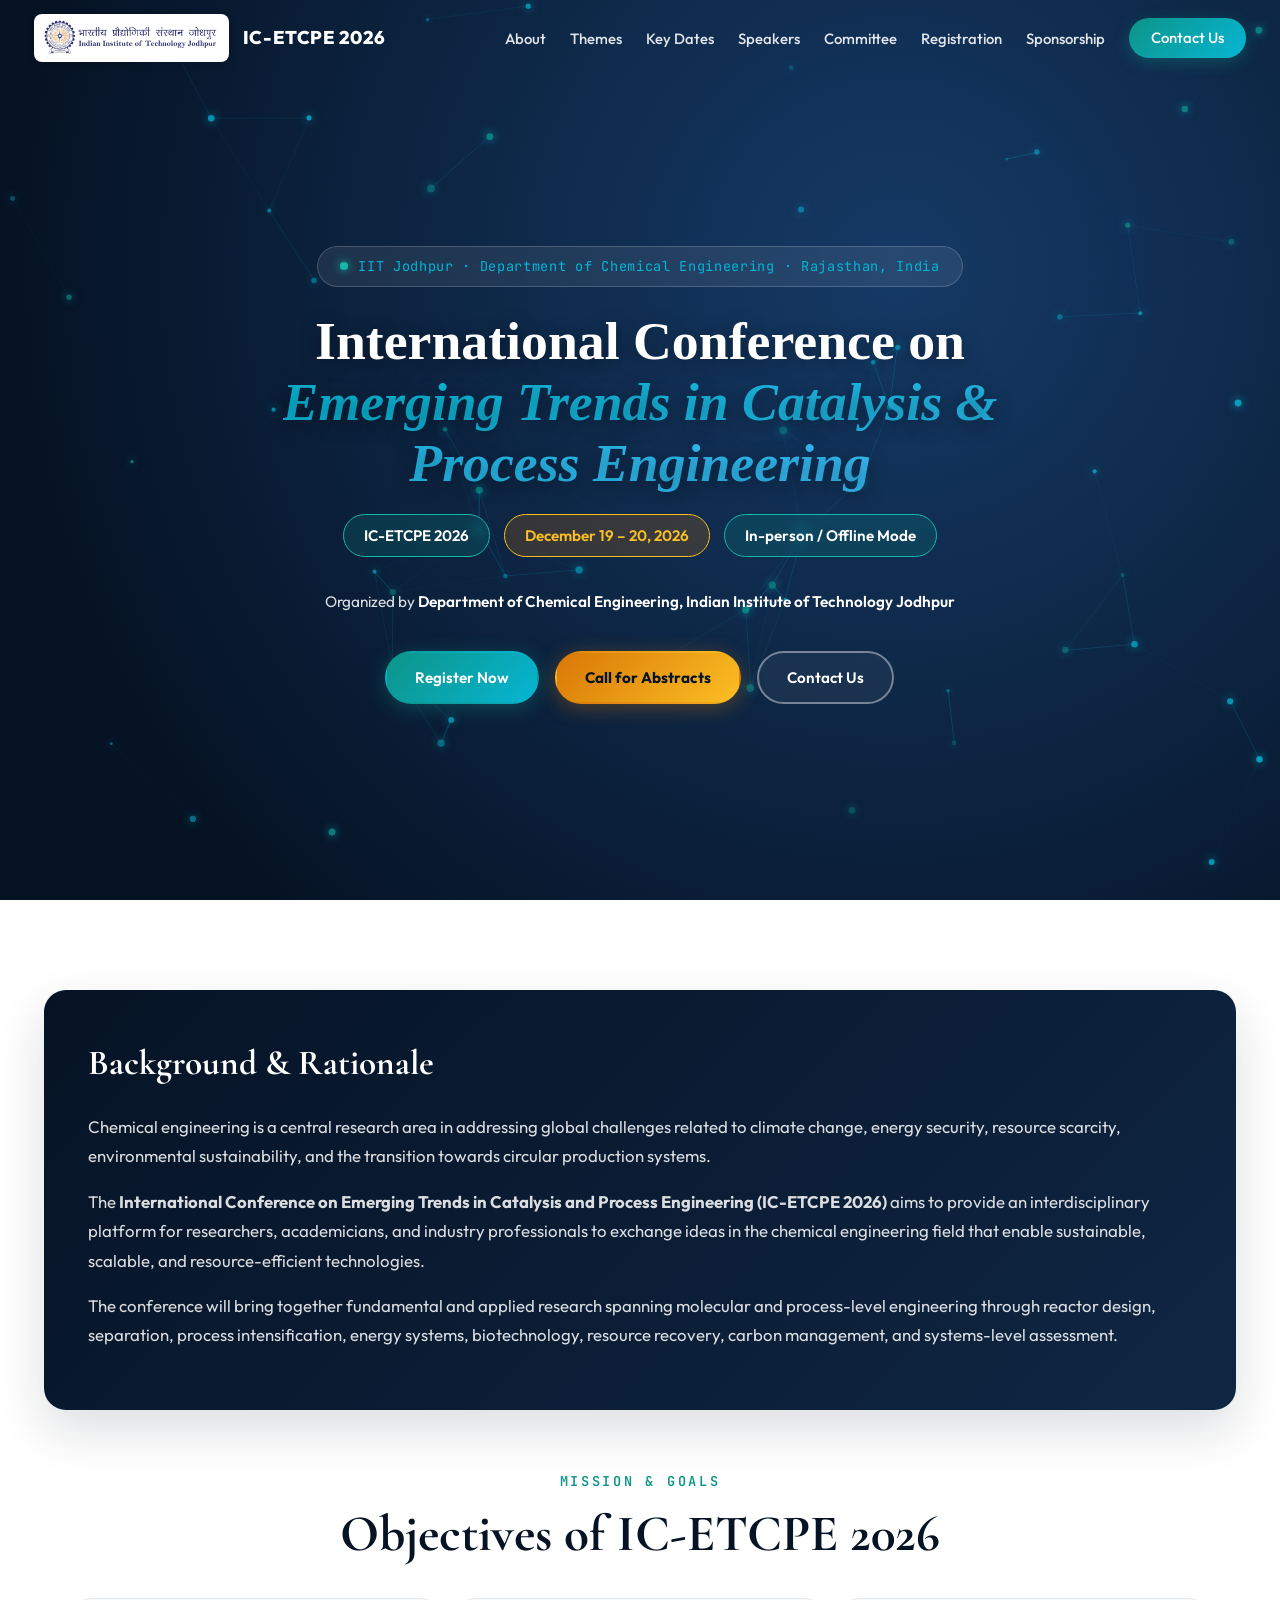
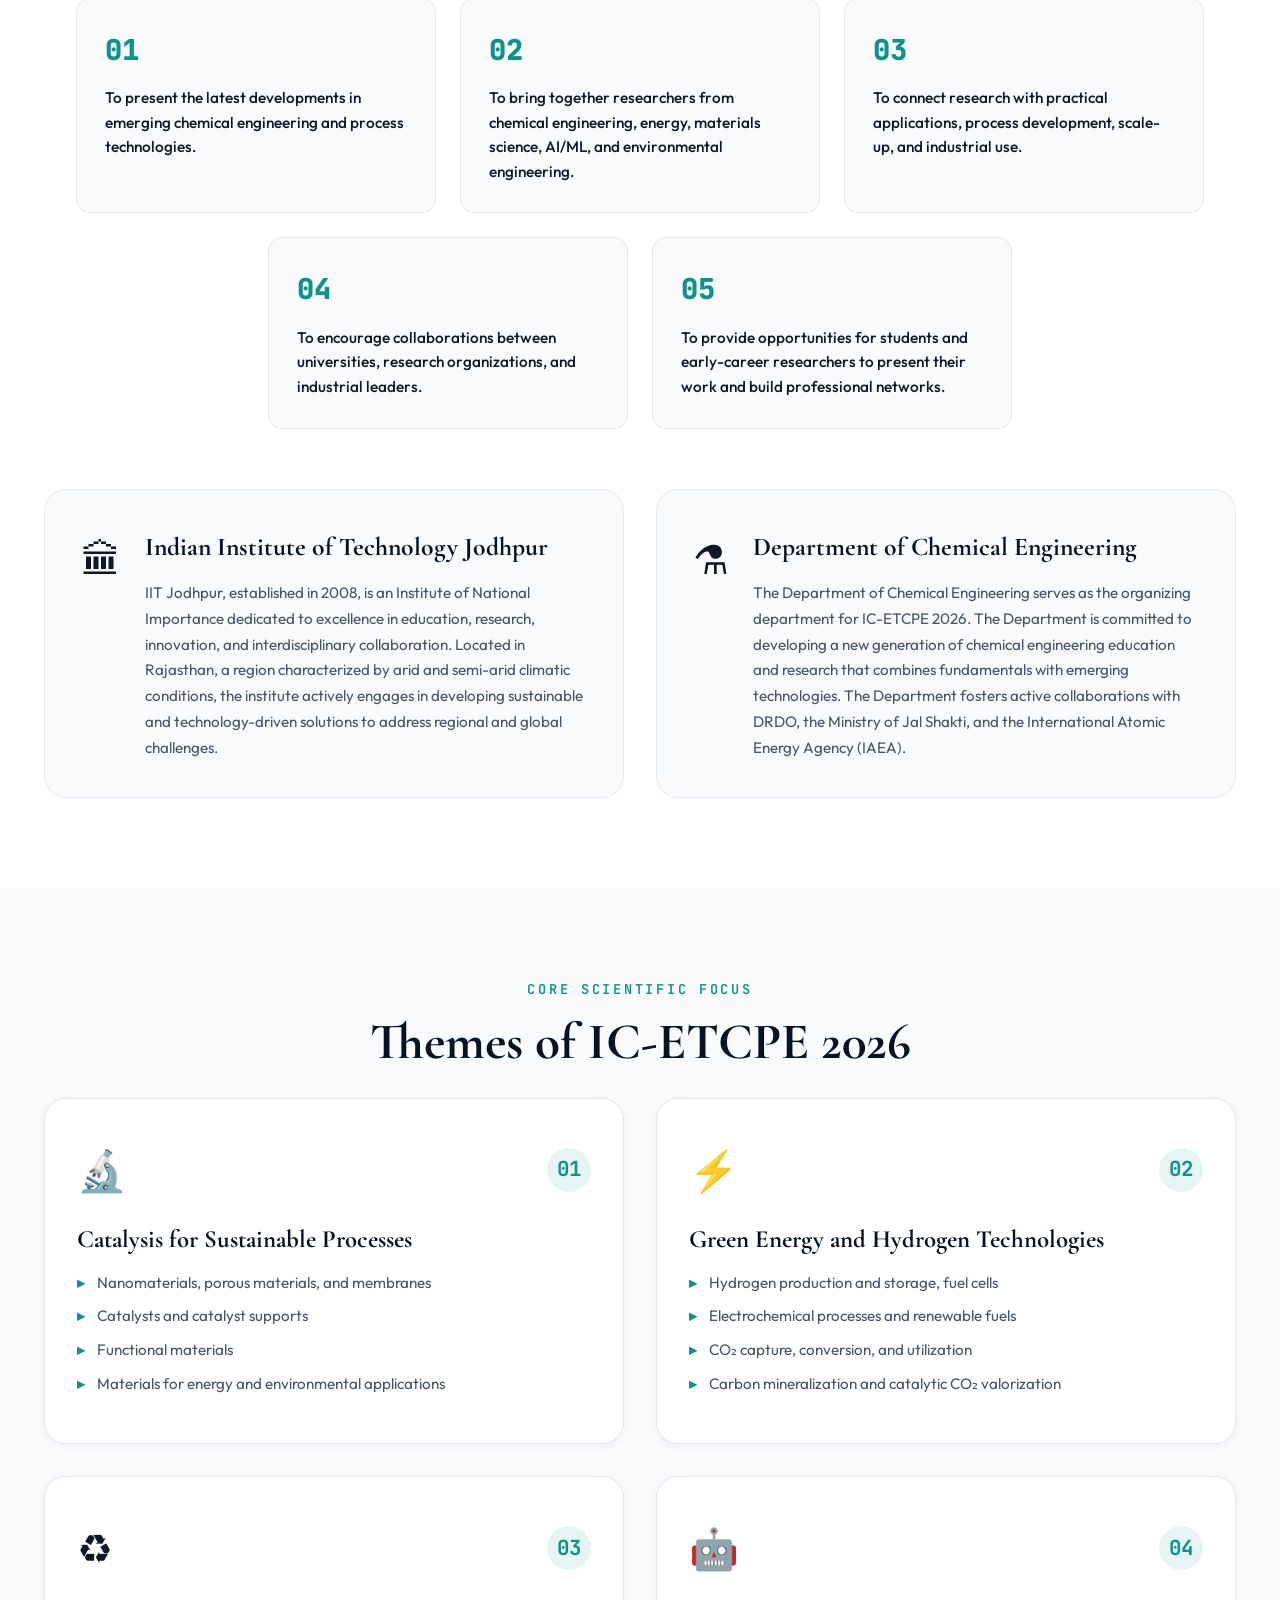
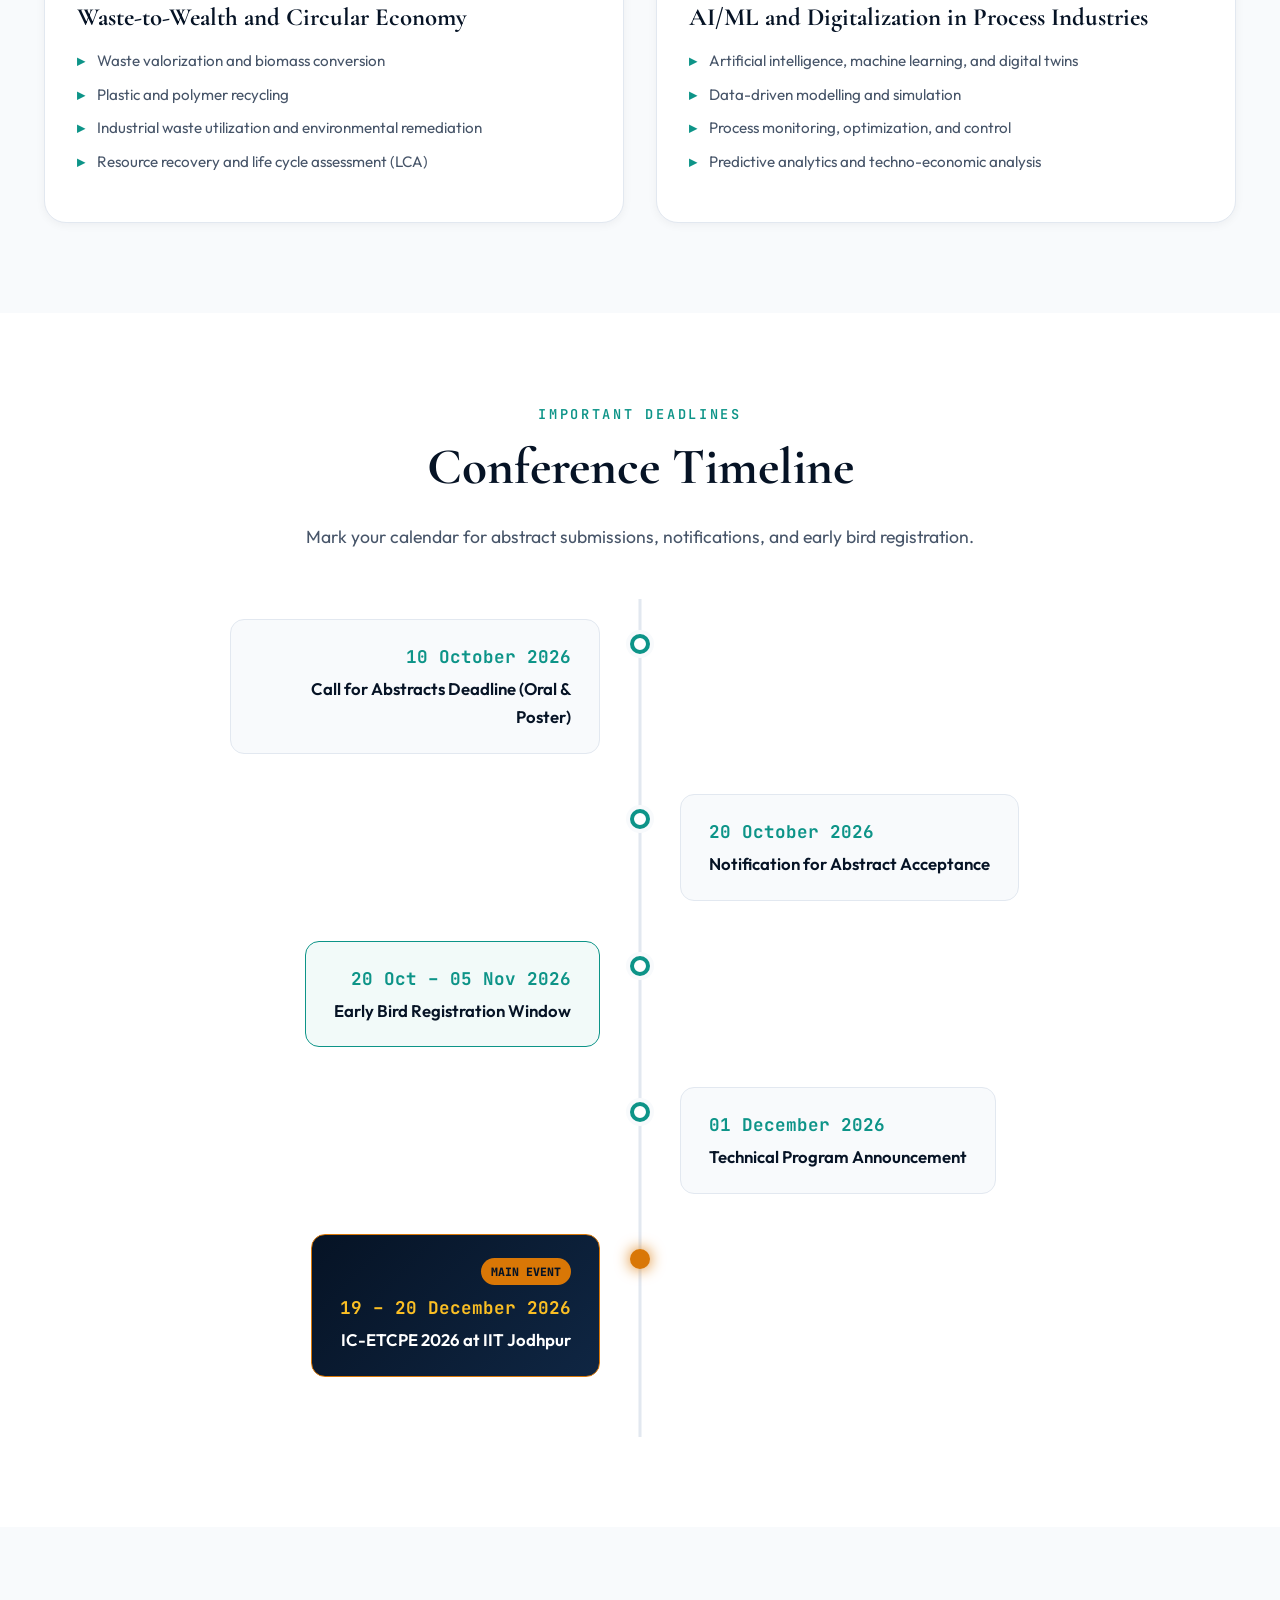
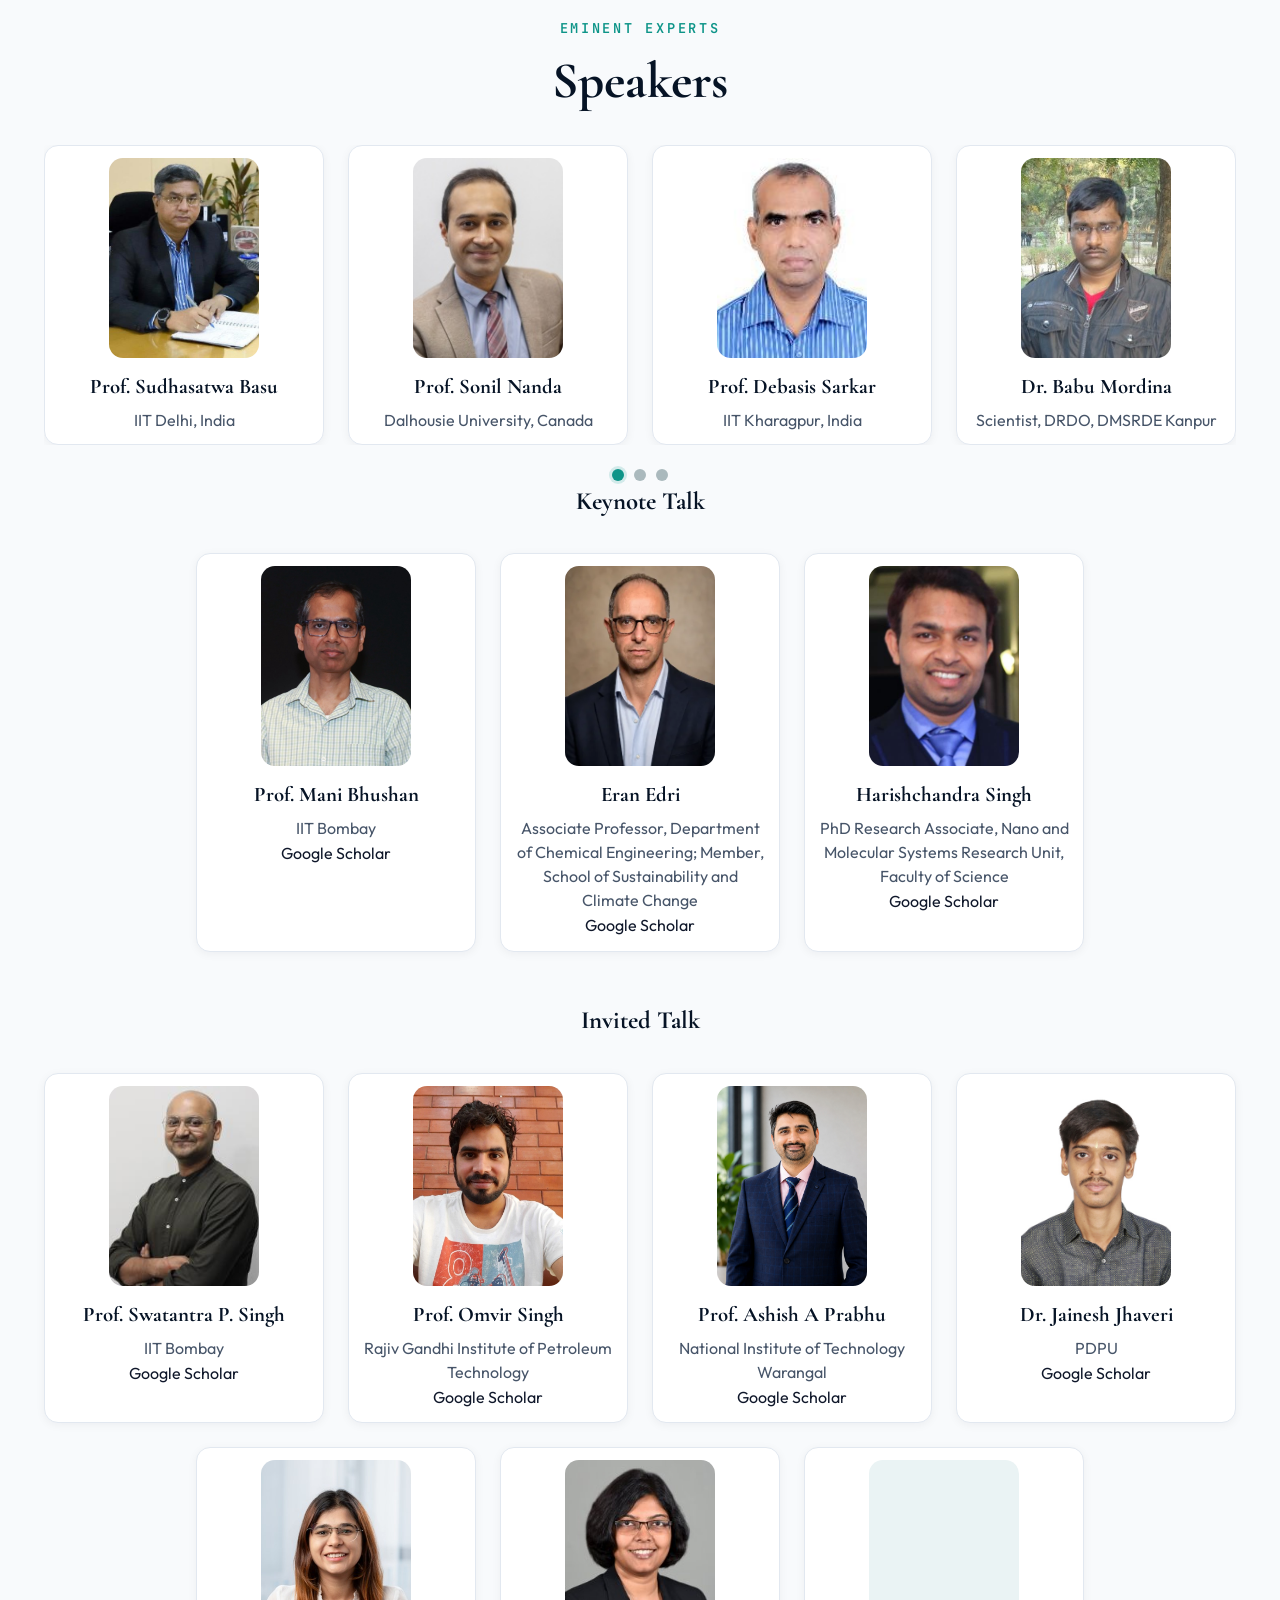
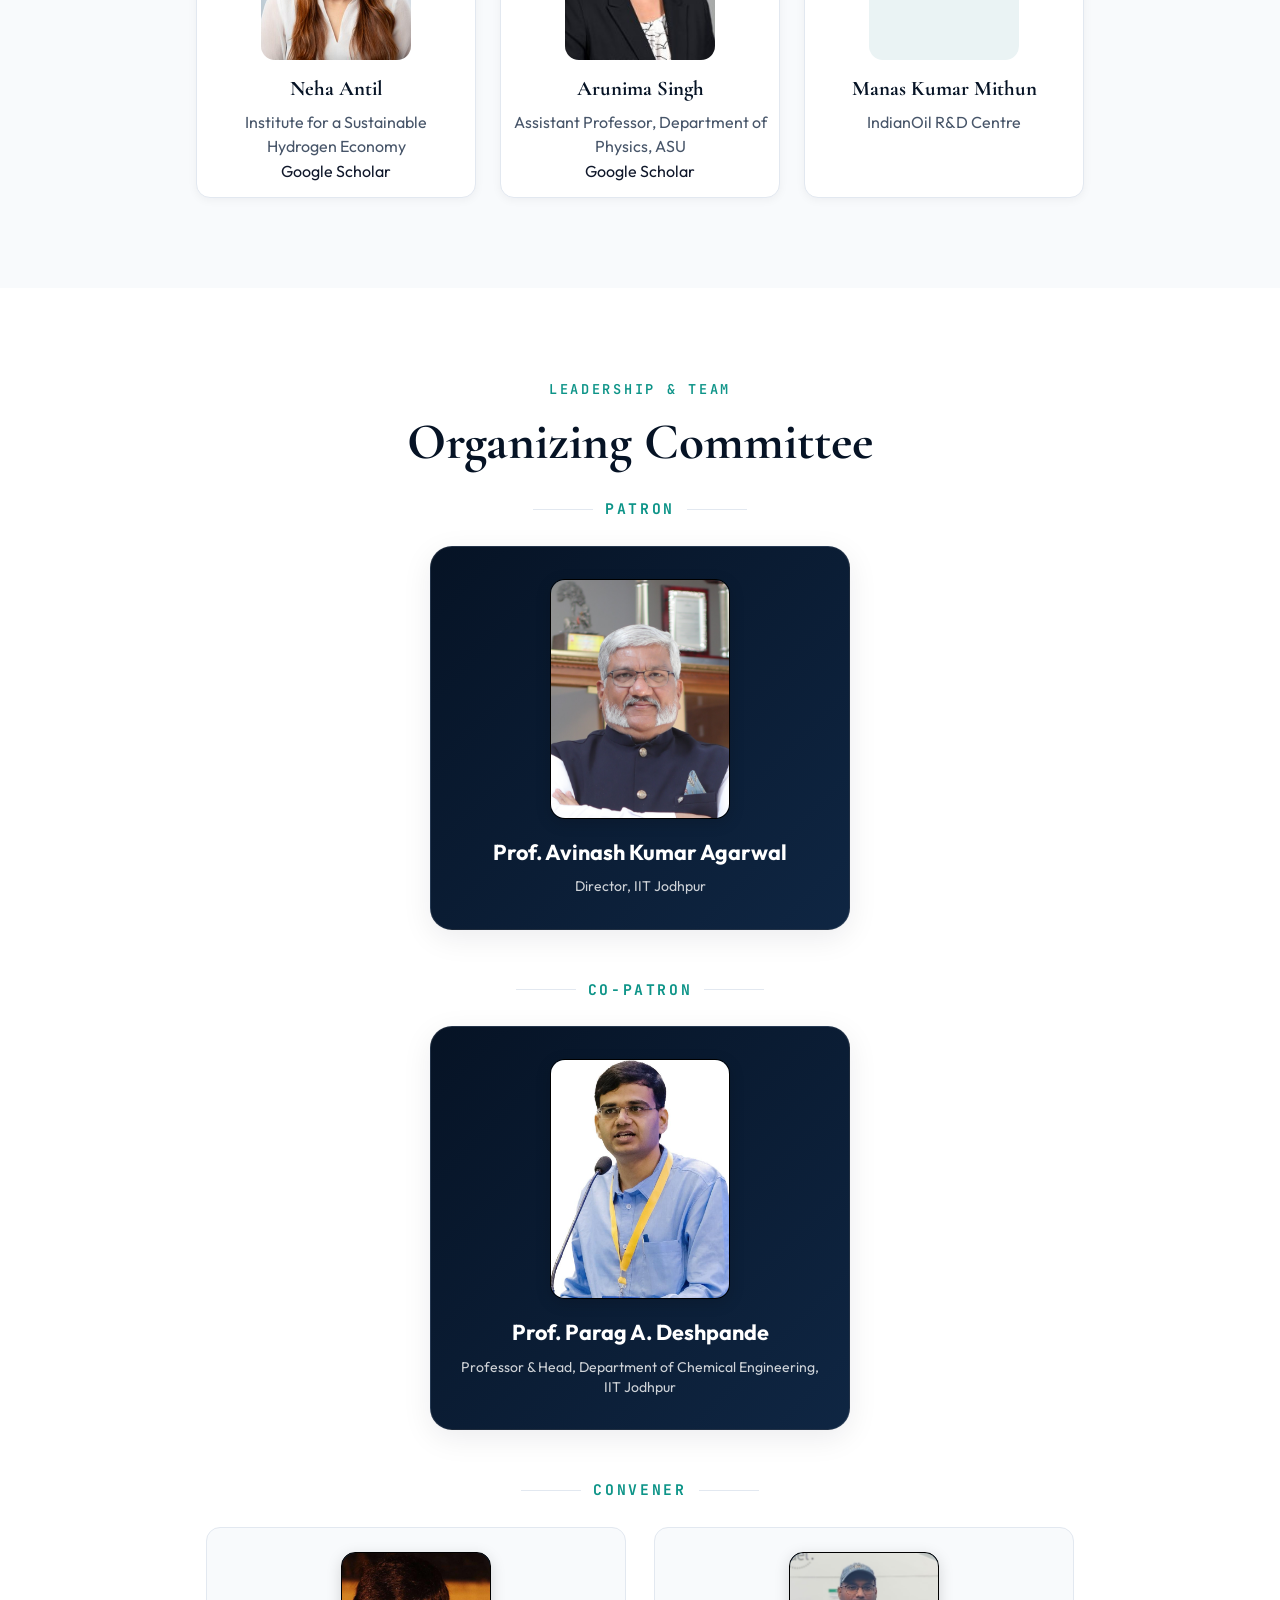
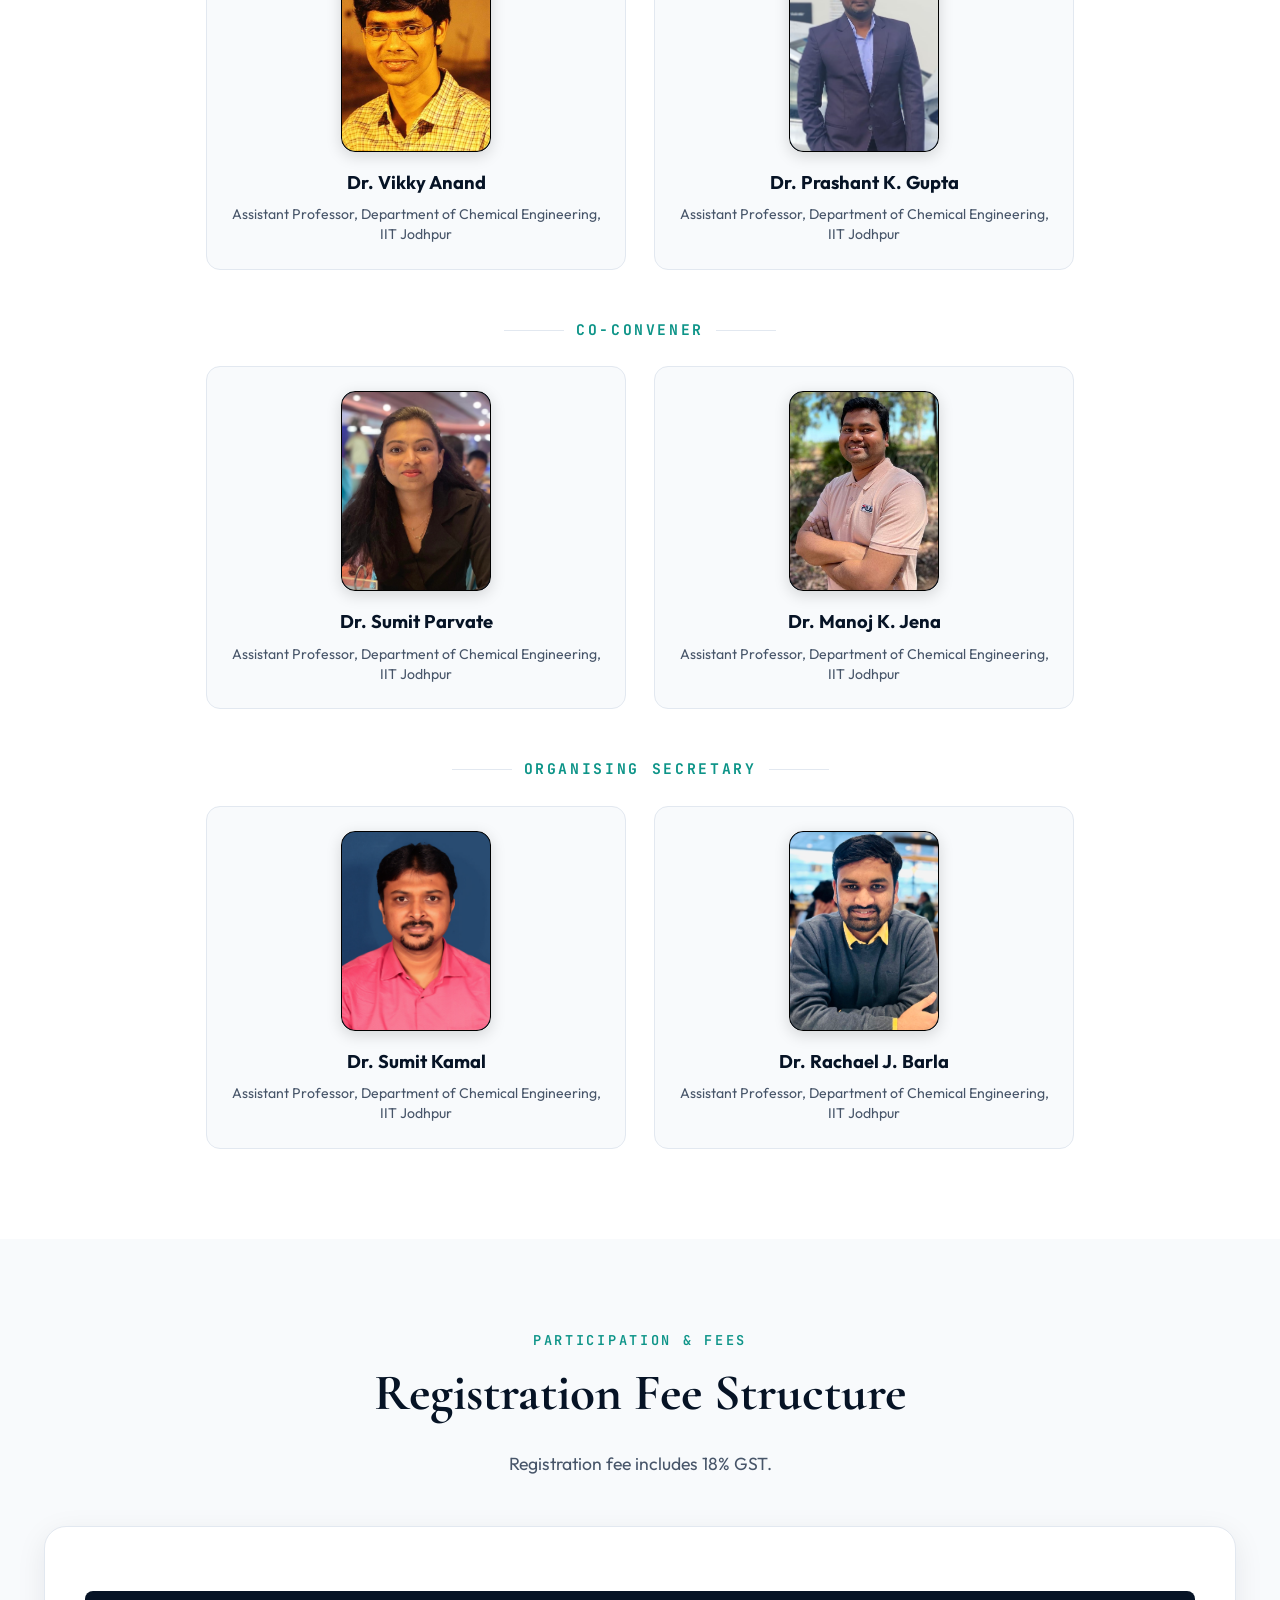
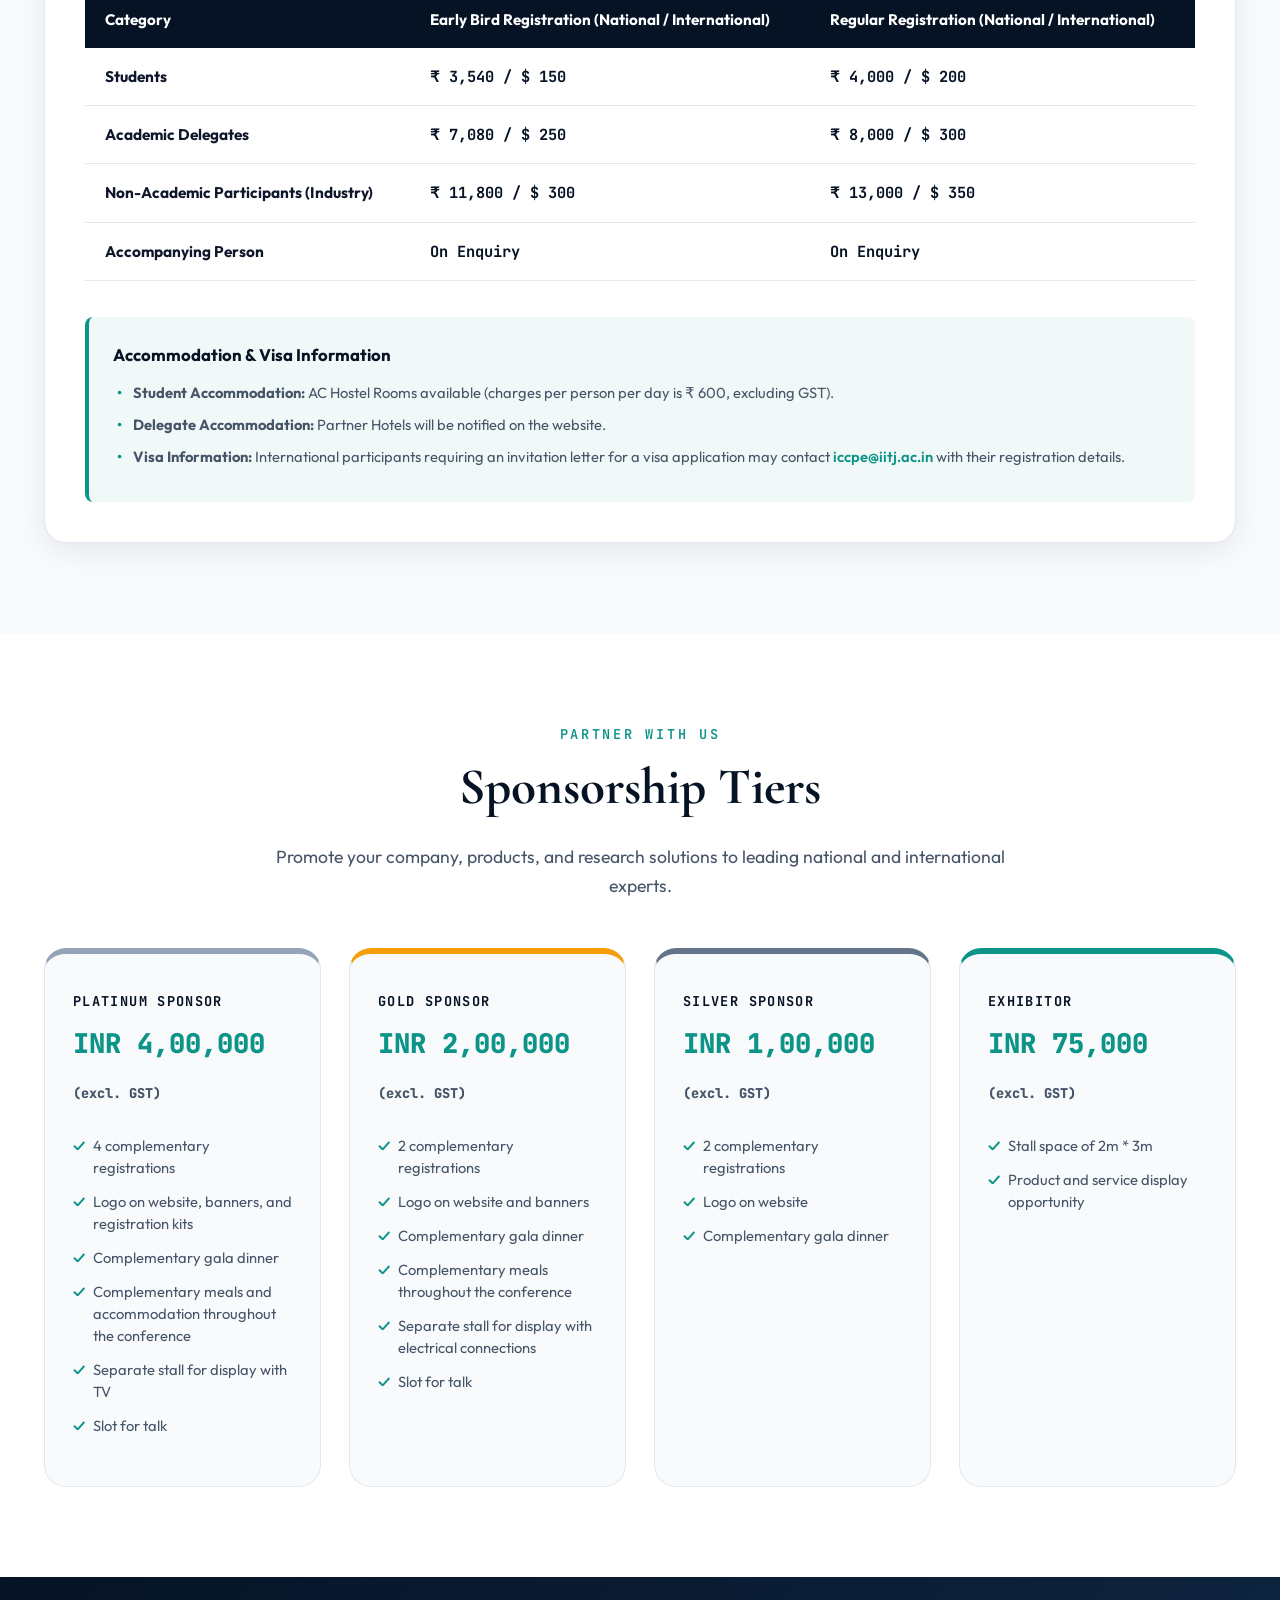
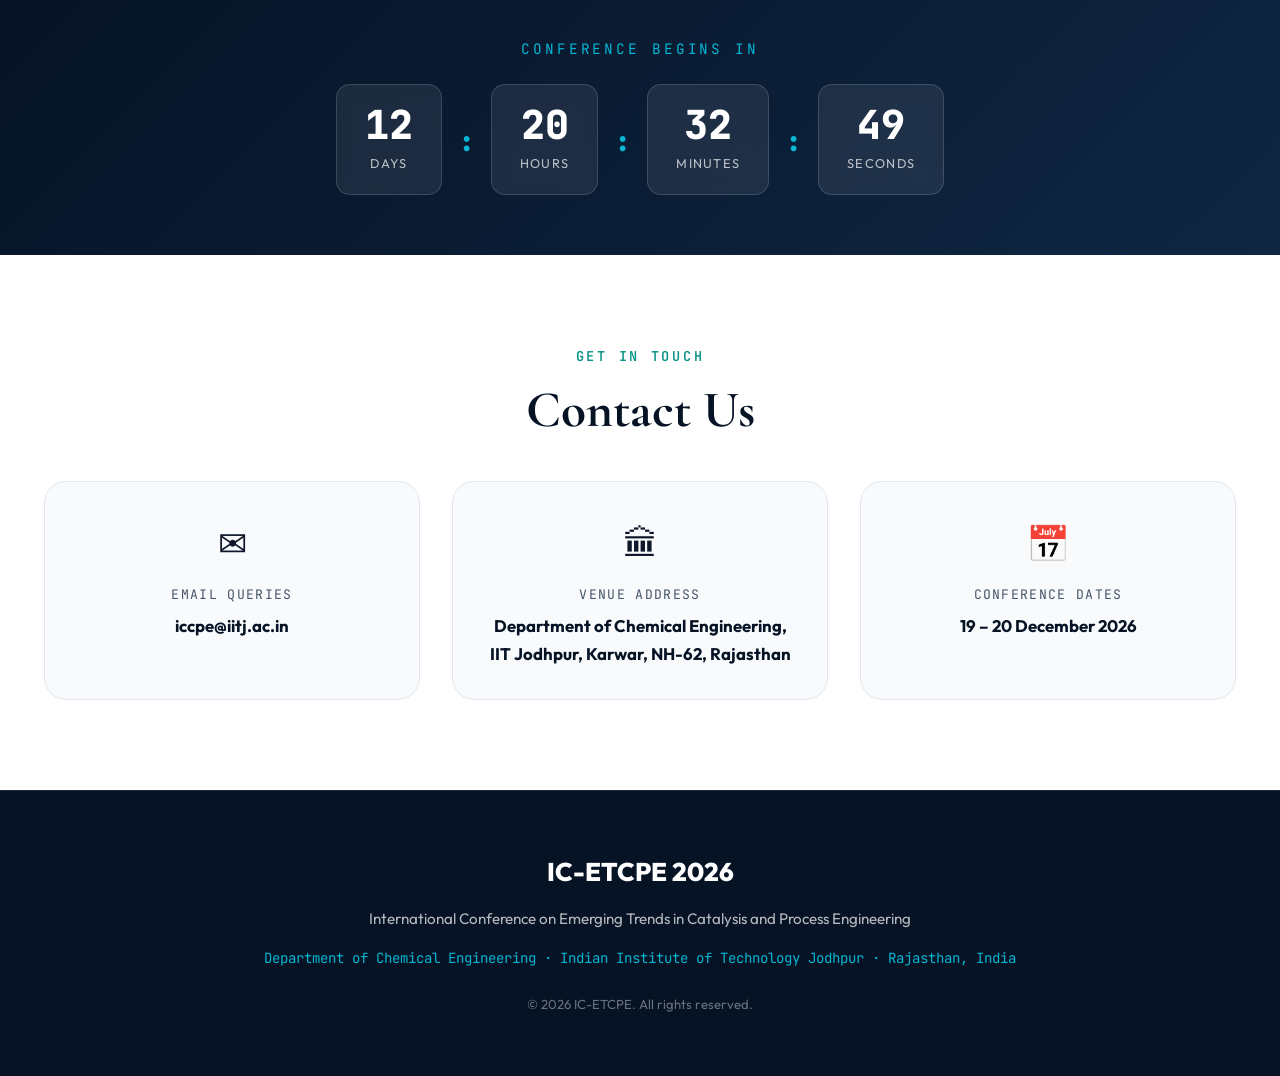
==== commit aed11e6e: "Add files via upload" ====
--- a/index_standalone.html
+++ b/index_standalone.html
@@ -772,6 +772,30 @@
 
 .speaker-carousel {
   margin: 32px auto 0;
+}
+
+.speaker-category + .speaker-category {
+  margin-top: 48px;
+}
+
+.speaker-category-title {
+  margin: 0;
+  color: var(--navy-deep);
+  font-family: var(--font-serif);
+  font-size: 1.55rem;
+  text-align: center;
+}
+
+.speaker-grid-all {
+  display: flex;
+  flex-wrap: wrap;
+  justify-content: center;
+  gap: 24px;
+  margin: 32px auto 0;
+}
+
+.speaker-category .speaker-card {
+  flex: 0 1 calc((100% - 72px) / 4);
 }
 
 .speaker-stage {
@@ -1419,6 +1443,11 @@
     text-align: center;
   }
 
+  .speaker-category .speaker-card {
+    display: grid;
+    flex: 0 1 calc((100% - 12px) / 2);
+  }
+
   .speaker-card.is-visible {
     display: grid;
   }
@@ -1775,7 +1804,7 @@
   <section class="section speakers" id="speakers">
     <div class="container">
       <div class="section-label center">Eminent Experts</div>
-      <h2 class="section-heading center">Invited Speakers</h2>
+      <h2 class="section-heading center">Speakers</h2>
 
       <div class="speaker-carousel reveal" aria-label="Invited speakers">
         <div class="speaker-stage">
@@ -1837,6 +1866,76 @@
           <button class="speaker-page" type="button" aria-label="Show speakers 7 to 9"></button>
         </div>
       </div>
+
+      <section class="speaker-category">
+        <h3 class="speaker-category-title">Keynote Talk</h3>
+        <div class="speaker-grid-all">
+          <article class="speaker-card">
+            <div class="speaker-photo"><img src="New_speakers_details/Mani%20Bhushan.jpeg" alt="Prof. Mani Bhushan"></div>
+            <h3 class="speaker-name">Prof. Mani Bhushan</h3>
+            <p class="speaker-affiliation">IIT Bombay</p>
+            <a class="speaker-scholar-link" href="https://scholar.google.com/citations?hl=en&amp;user=N7-BmjMAAAAJ" target="_blank" rel="noopener noreferrer">Google Scholar</a>
+          </article>
+          <article class="speaker-card">
+            <div class="speaker-photo"><img src="New_speakers_details/Eran%20adri.webp" alt="Eran Edri"></div>
+            <h3 class="speaker-name">Eran Edri</h3>
+            <p class="speaker-affiliation">Associate Professor, Department of Chemical Engineering; Member, School of Sustainability and Climate Change</p>
+            <a class="speaker-scholar-link" href="https://scholar.google.com/citations?user=EmWBg_IAAAAJ&amp;hl=en&amp;oi=ao" target="_blank" rel="noopener noreferrer">Google Scholar</a>
+          </article>
+          <article class="speaker-card">
+            <div class="speaker-photo"><img src="New_speakers_details/harishchdra%20singh.jpg" alt="Harishchandra Singh"></div>
+            <h3 class="speaker-name">Harishchandra Singh</h3>
+            <p class="speaker-affiliation">PhD Research Associate, Nano and Molecular Systems Research Unit, Faculty of Science</p>
+            <a class="speaker-scholar-link" href="https://scholar.google.com/citations?hl=en&amp;user=dvuqa6AAAAAJ" target="_blank" rel="noopener noreferrer">Google Scholar</a>
+          </article>
+        </div>
+      </section>
+      <section class="speaker-category">
+        <h3 class="speaker-category-title">Invited Talk</h3>
+        <div class="speaker-grid-all">
+          <article class="speaker-card">
+            <div class="speaker-photo"><img src="New_speakers_details/Prof.%20Swatantra%20Pratap%20Singh.jfif" alt="Prof. Swatantra P. Singh"></div>
+            <h3 class="speaker-name">Prof. Swatantra P. Singh</h3>
+            <p class="speaker-affiliation">IIT Bombay</p>
+            <a class="speaker-scholar-link" href="https://scholar.google.com/citations?hl=en&amp;user=SpxVC1AAAAAJ" target="_blank" rel="noopener noreferrer">Google Scholar</a>
+          </article>
+          <article class="speaker-card">
+            <div class="speaker-photo"><img src="New_speakers_details/Dr%20Omvir%20Singh.jpg" alt="Prof. Omvir Singh"></div>
+            <h3 class="speaker-name">Prof. Omvir Singh</h3>
+            <p class="speaker-affiliation">Rajiv Gandhi Institute of Petroleum Technology</p>
+            <a class="speaker-scholar-link" href="https://scholar.google.com/citations?user=k6n-LKgAAAAJ&amp;hl=en&amp;oi=sra" target="_blank" rel="noopener noreferrer">Google Scholar</a>
+          </article>
+          <article class="speaker-card">
+            <div class="speaker-photo"><img src="New_speakers_details/Prof.%20Ashish%20A%20Prabhu.jfif" alt="Prof. Ashish A Prabhu"></div>
+            <h3 class="speaker-name">Prof. Ashish A Prabhu</h3>
+            <p class="speaker-affiliation">National Institute of Technology Warangal</p>
+            <a class="speaker-scholar-link" href="https://scholar.google.com/citations?hl=en&amp;user=r8WCxO0AAAAJ" target="_blank" rel="noopener noreferrer">Google Scholar</a>
+          </article>
+          <article class="speaker-card">
+            <div class="speaker-photo"><img src="New_speakers_details/Dr%20Jainesh%20Jhaveri.jpg" alt="Dr. Jainesh Jhaveri"></div>
+            <h3 class="speaker-name">Dr. Jainesh Jhaveri</h3>
+            <p class="speaker-affiliation">PDPU</p>
+            <a class="speaker-scholar-link" href="https://scholar.google.com/citations?user=7lYukGcAAAAJ&amp;hl=en" target="_blank" rel="noopener noreferrer">Google Scholar</a>
+          </article>
+          <article class="speaker-card">
+            <div class="speaker-photo"><img src="New_speakers_details/neha%20antil.jpeg" alt="Neha Antil"></div>
+            <h3 class="speaker-name">Neha Antil</h3>
+            <p class="speaker-affiliation">Institute for a Sustainable Hydrogen Economy</p>
+            <a class="speaker-scholar-link" href="https://scholar.google.com/citations?user=BbKjAW8AAAAJ&amp;hl=en" target="_blank" rel="noopener noreferrer">Google Scholar</a>
+          </article>
+          <article class="speaker-card">
+            <div class="speaker-photo"><img src="New_speakers_details/Arunima%20singh.jpg" alt="Arunima Singh"></div>
+            <h3 class="speaker-name">Arunima Singh</h3>
+            <p class="speaker-affiliation">Assistant Professor, Department of Physics, ASU</p>
+            <a class="speaker-scholar-link" href="https://scholar.google.com/citations?user=lm7vc1sAAAAJ&amp;hl=en&amp;oi=ao" target="_blank" rel="noopener noreferrer">Google Scholar</a>
+          </article>
+          <article class="speaker-card">
+            <div class="speaker-photo"></div>
+            <h3 class="speaker-name">Manas Kumar Mithun</h3>
+            <p class="speaker-affiliation">IndianOil R&amp;D Centre</p>
+          </article>
+        </div>
+      </section>
 
     </div>
   </section>
